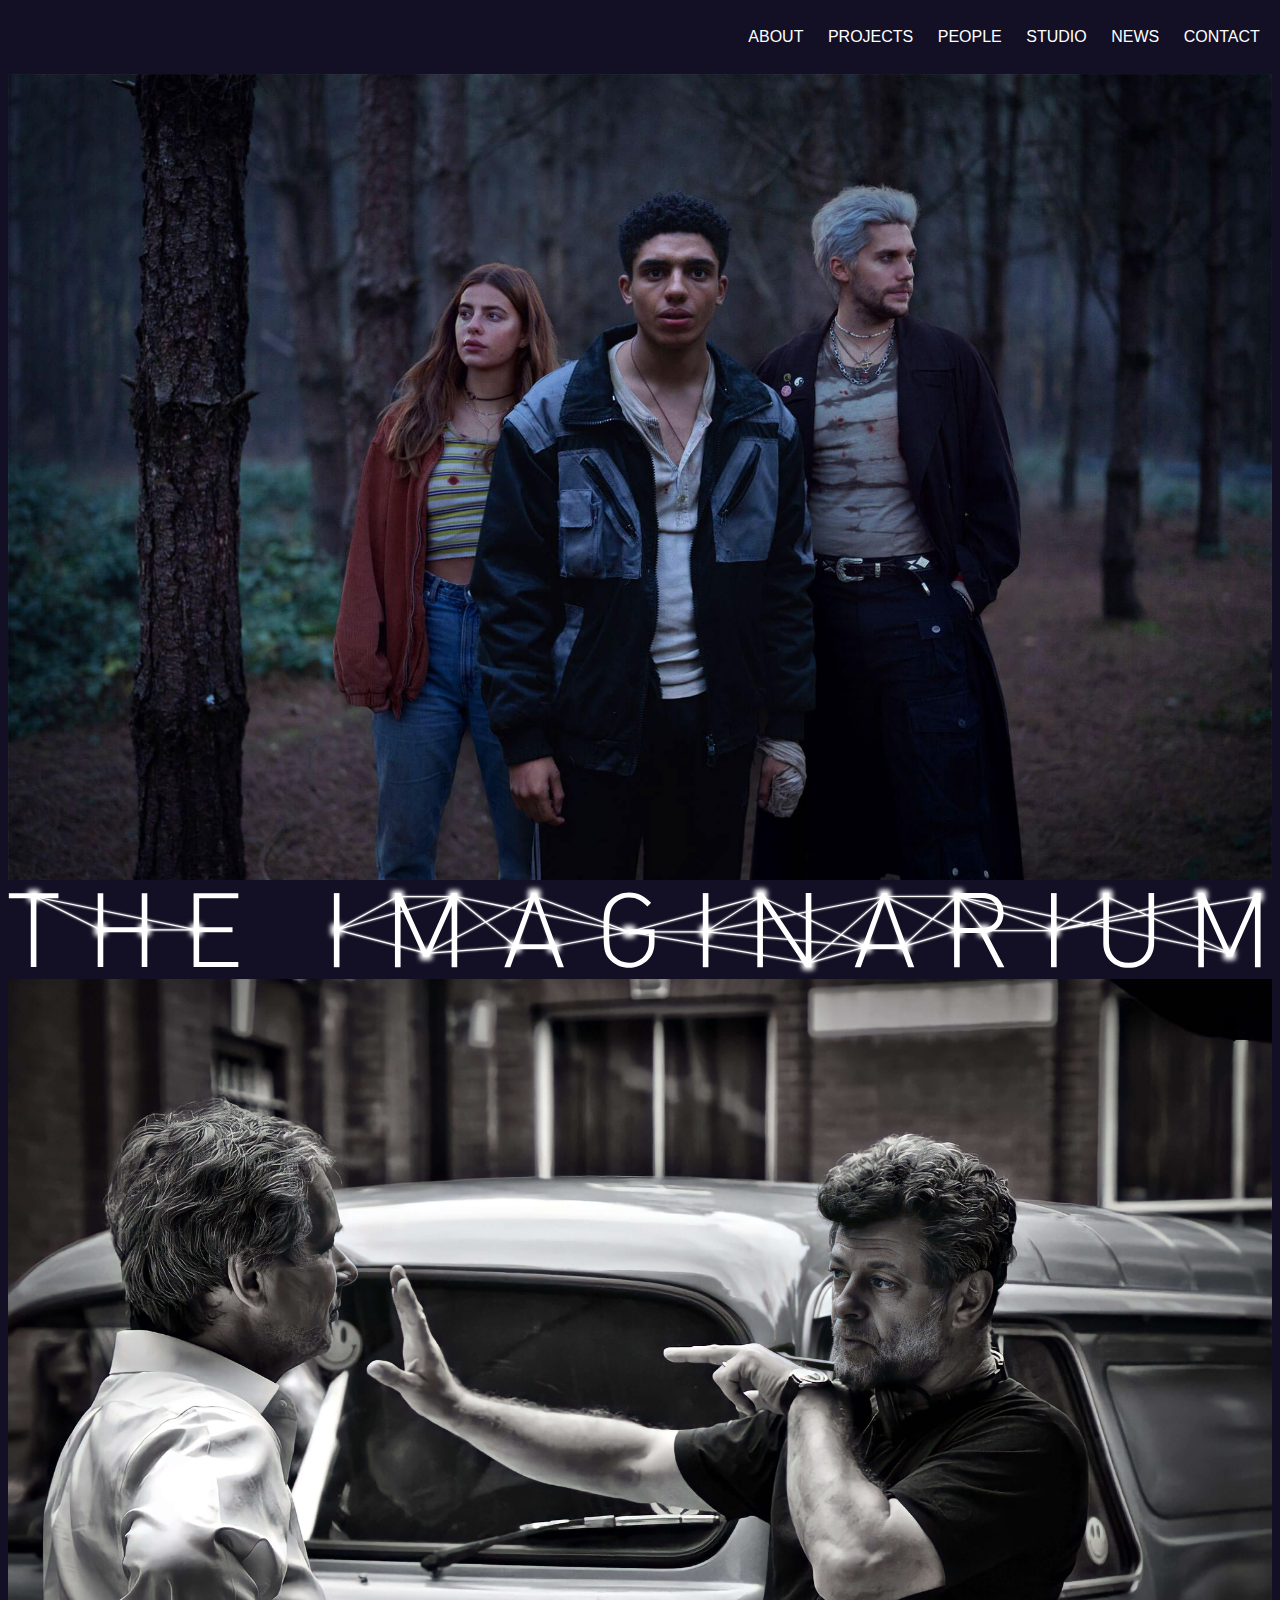
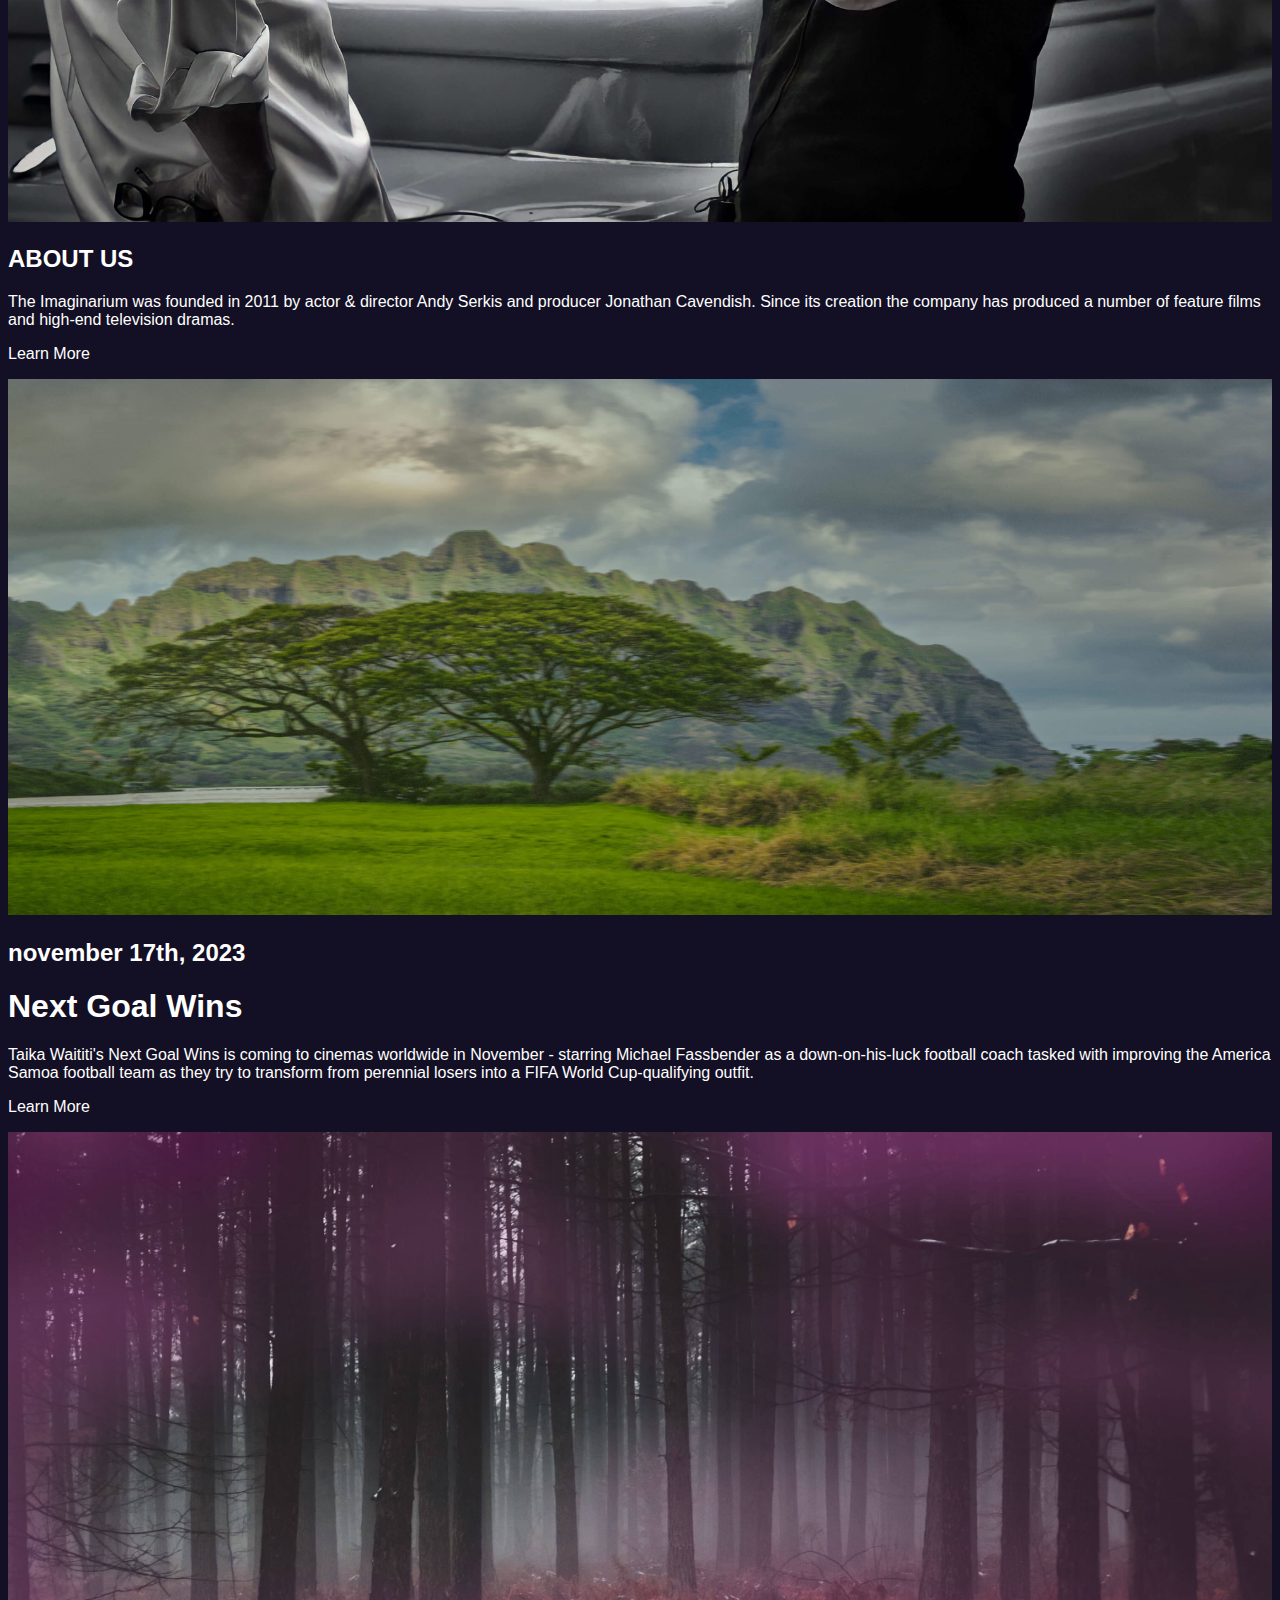
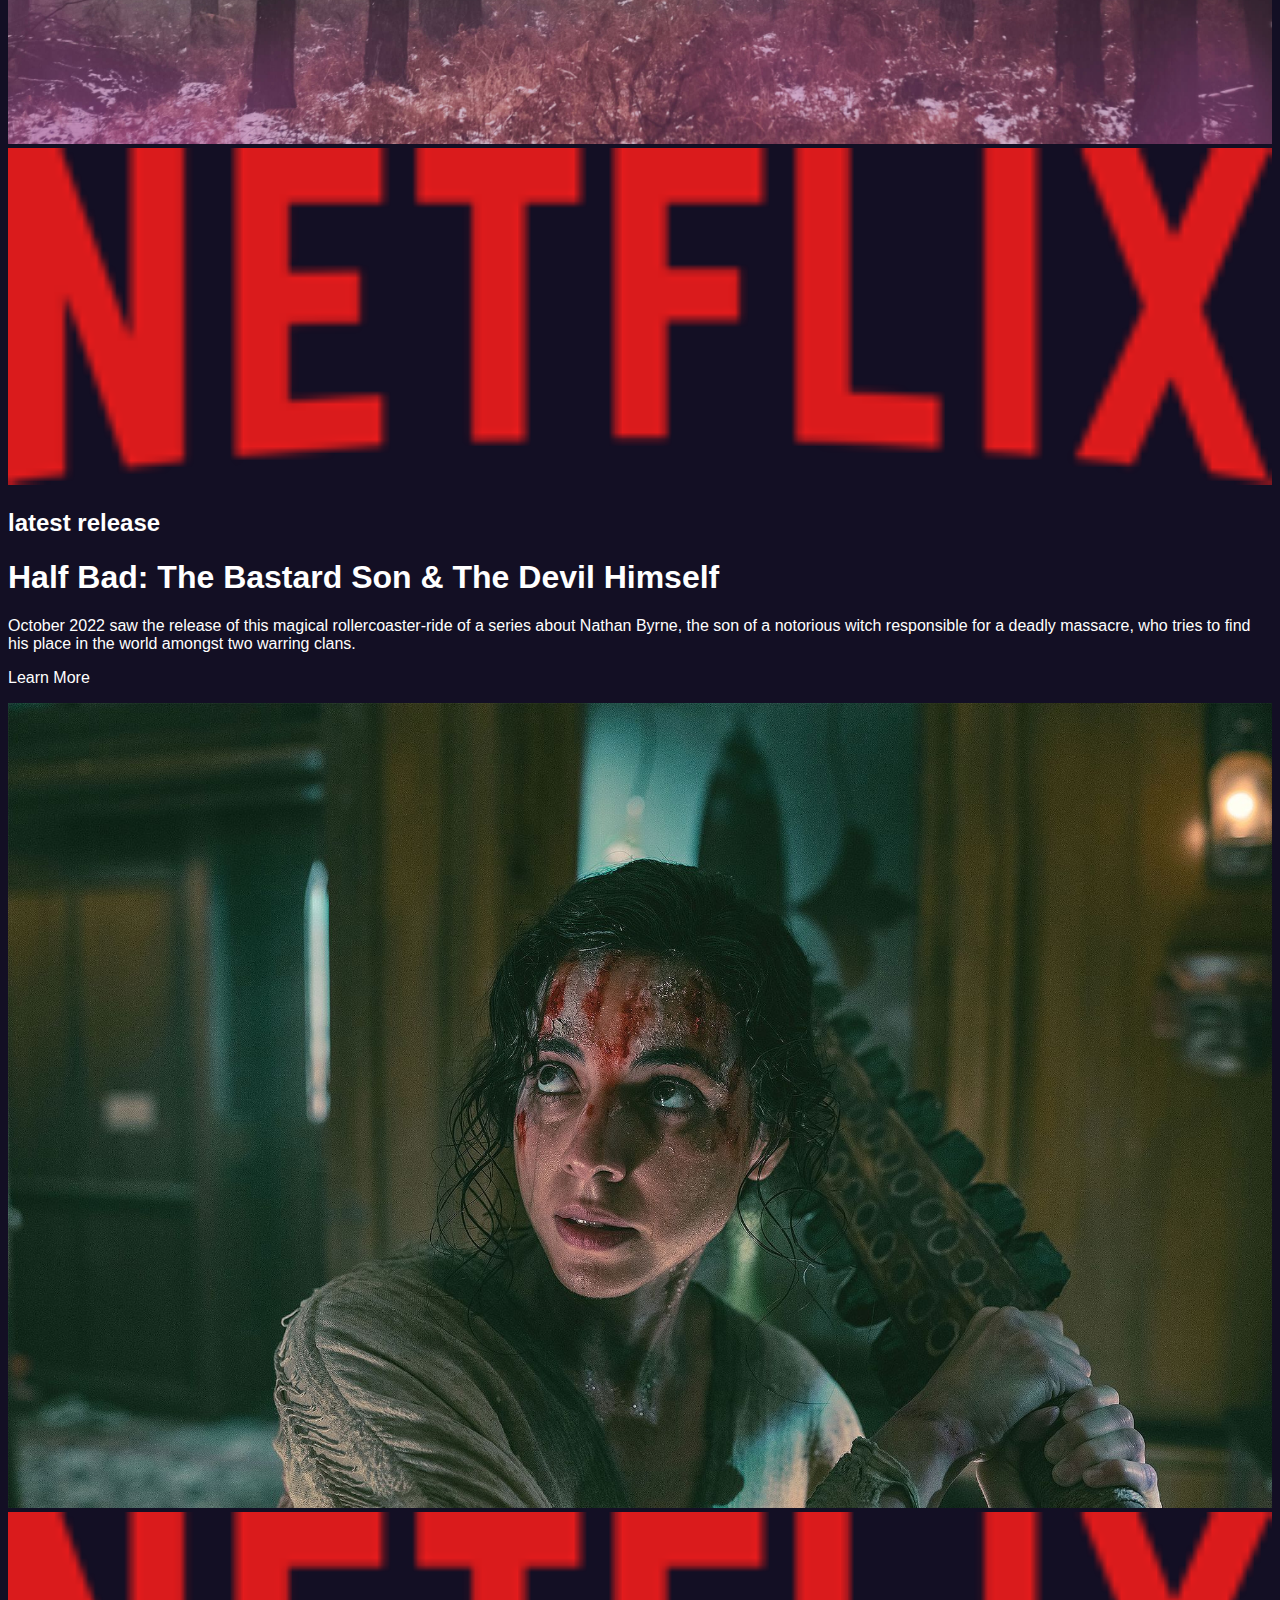
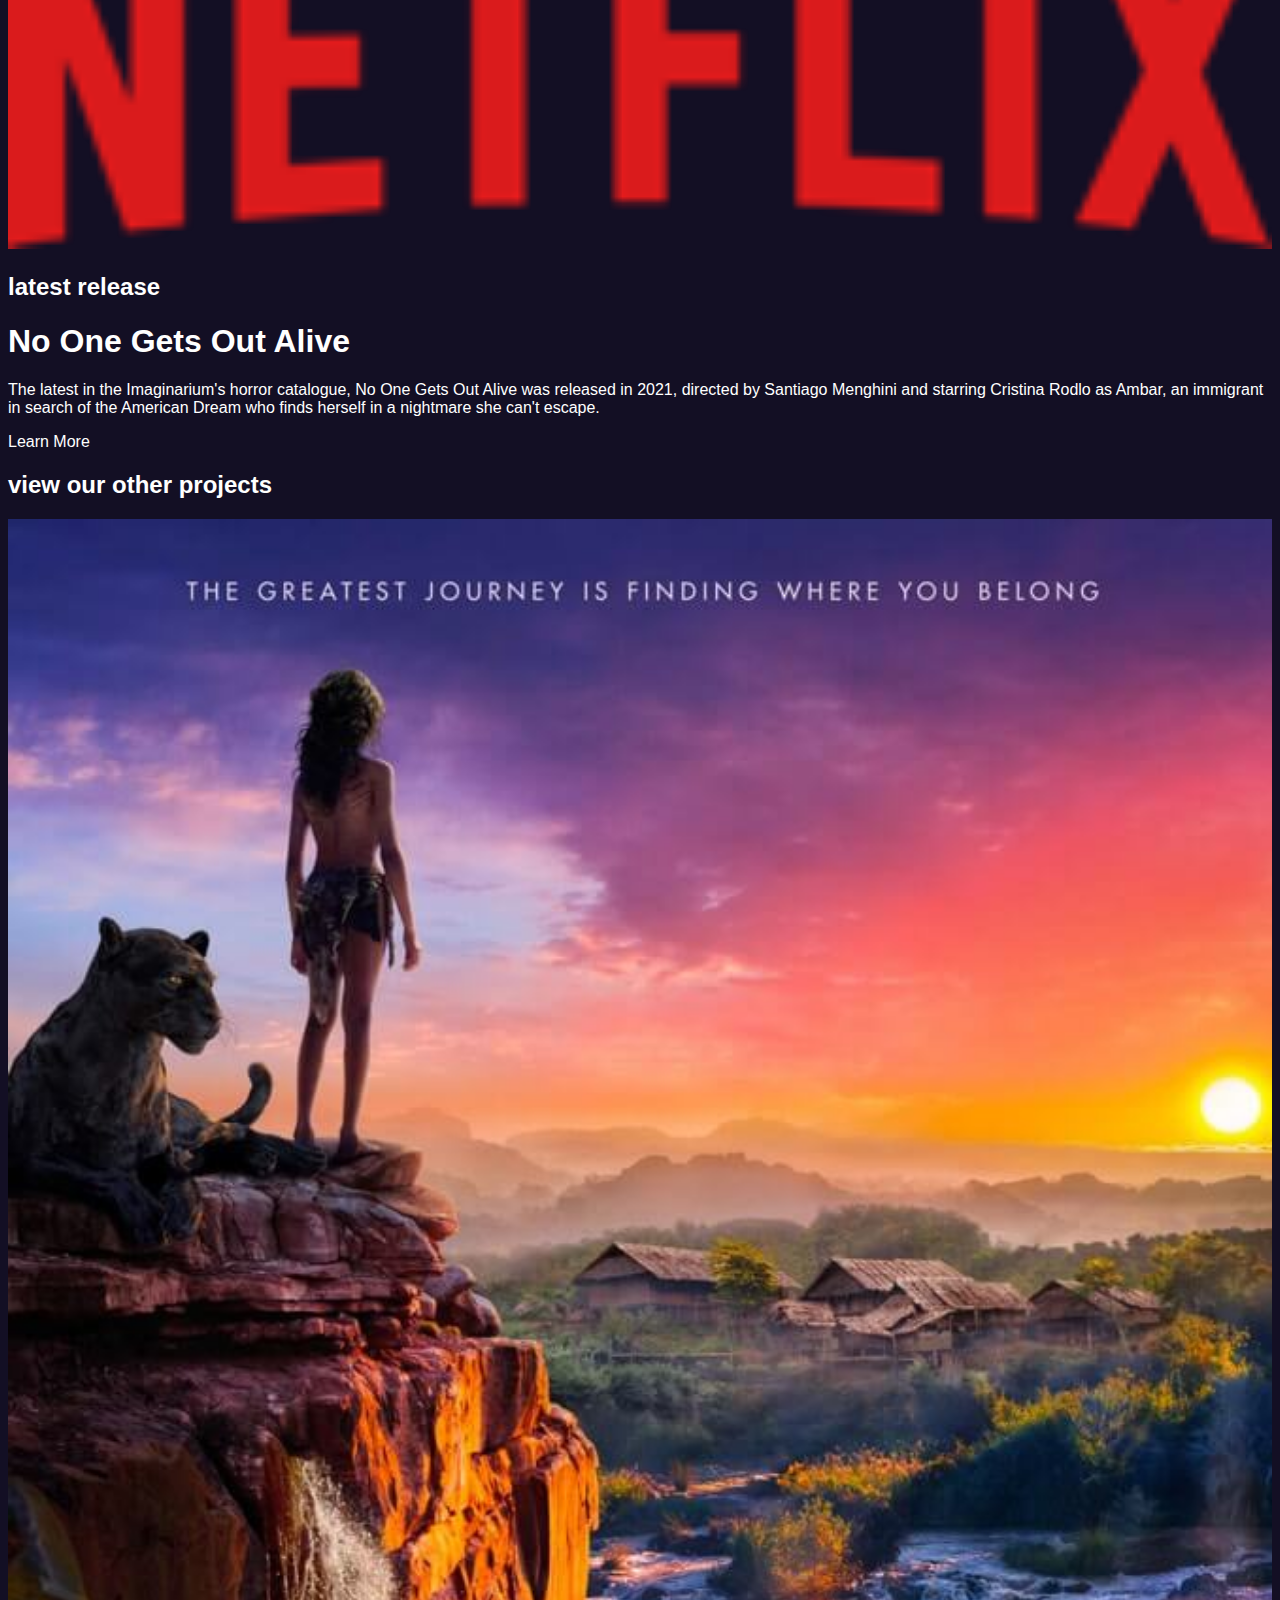
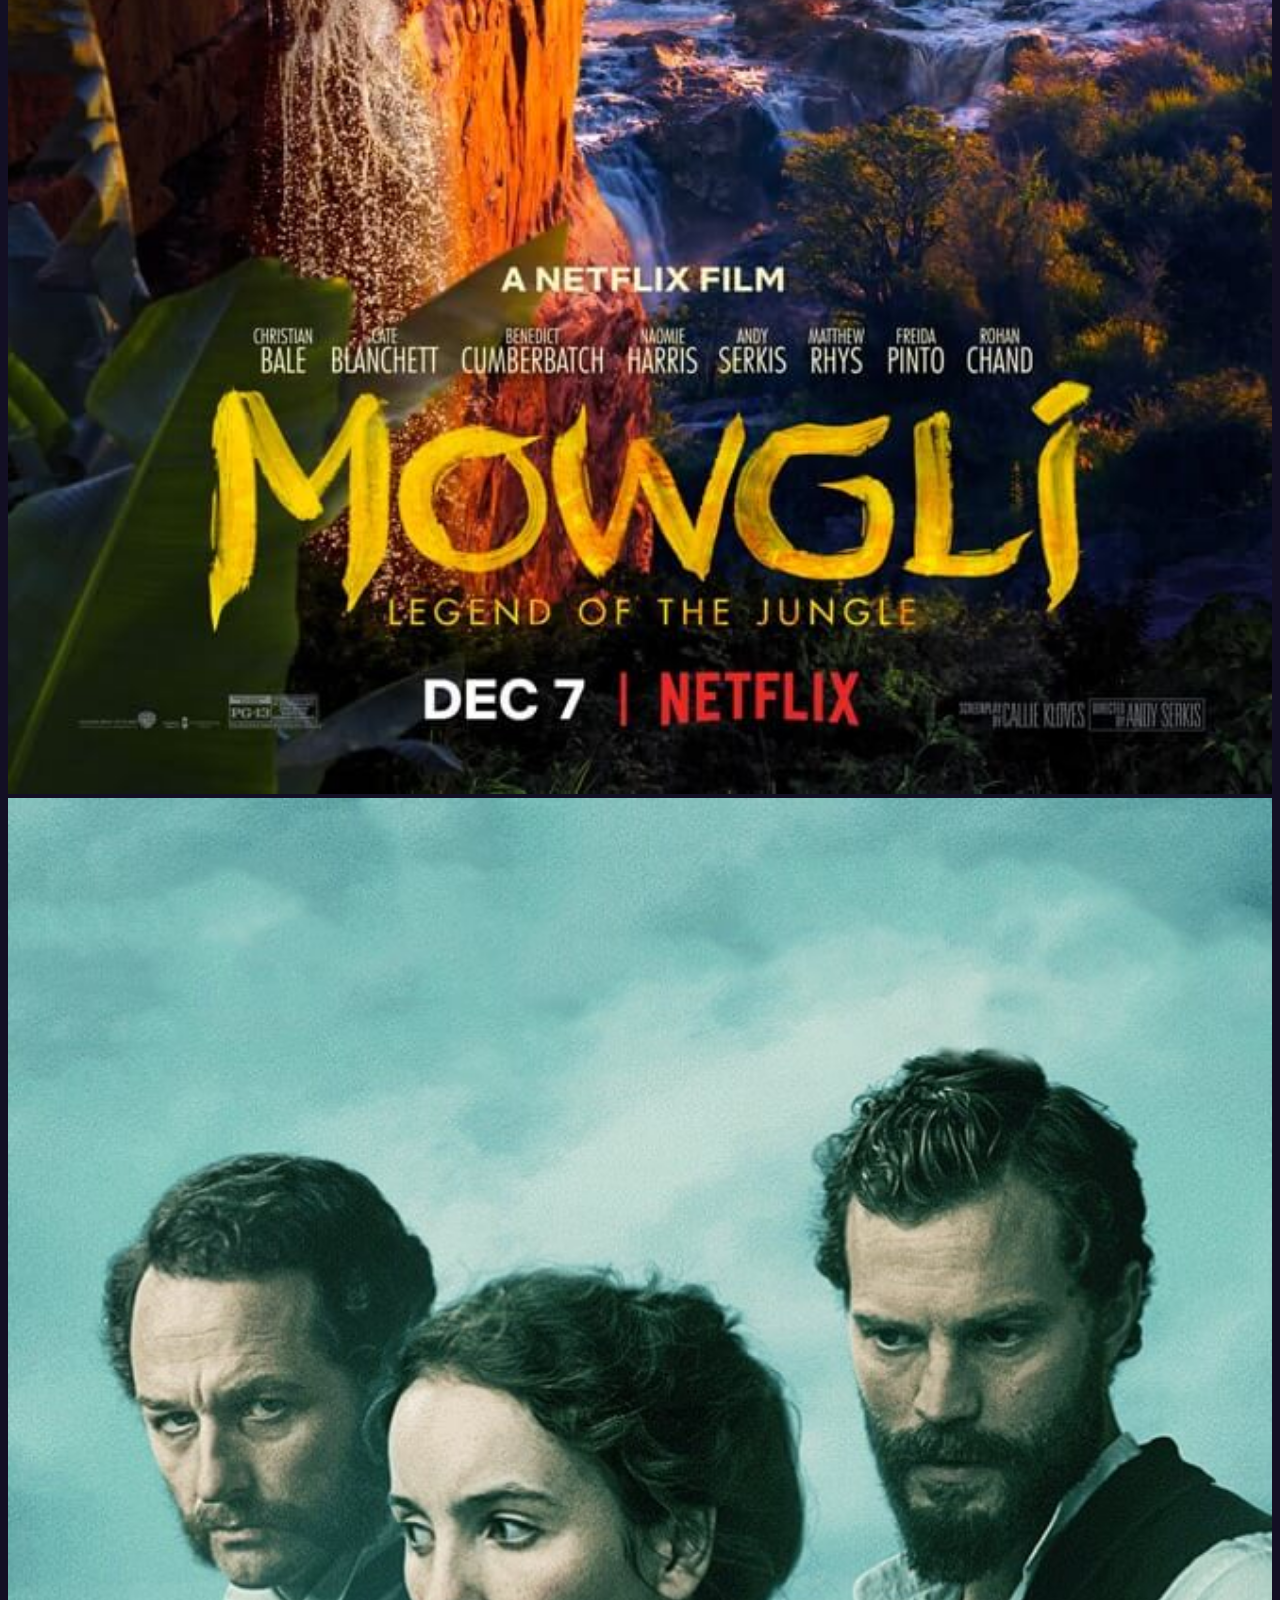
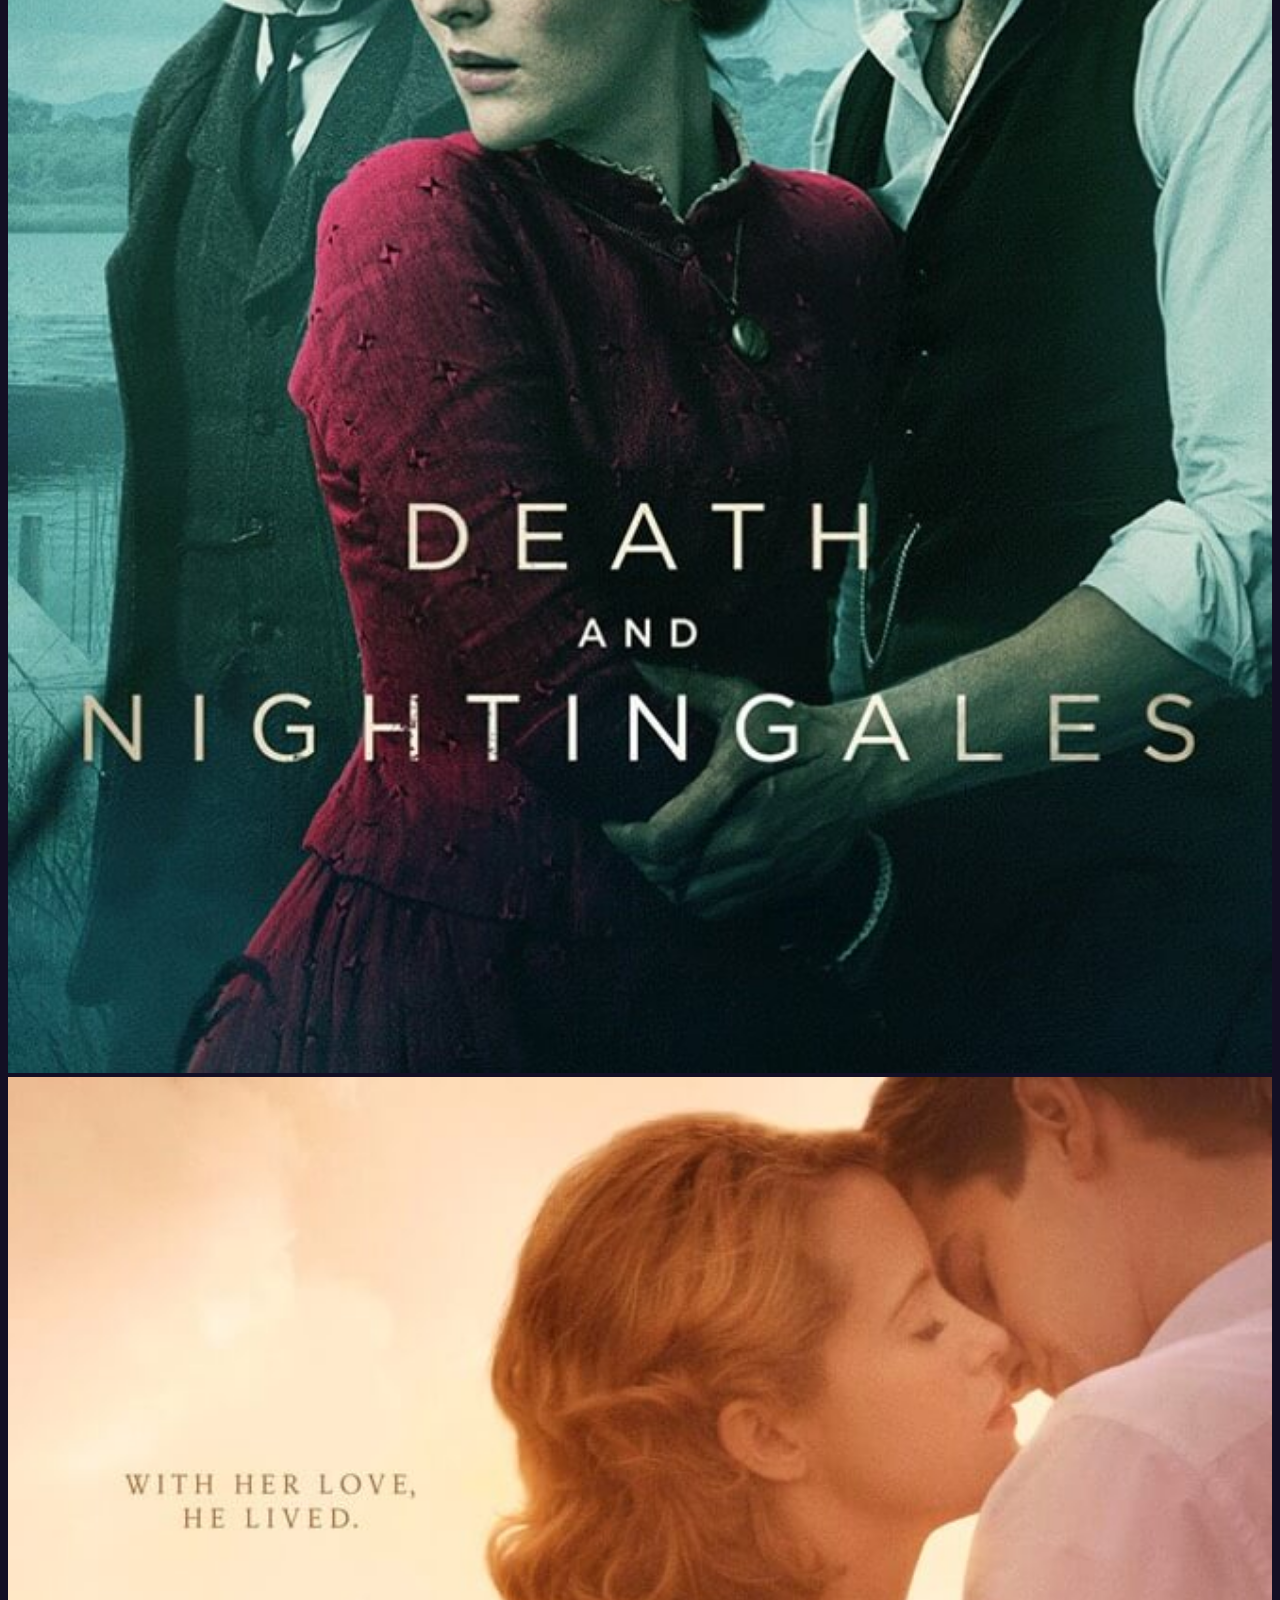
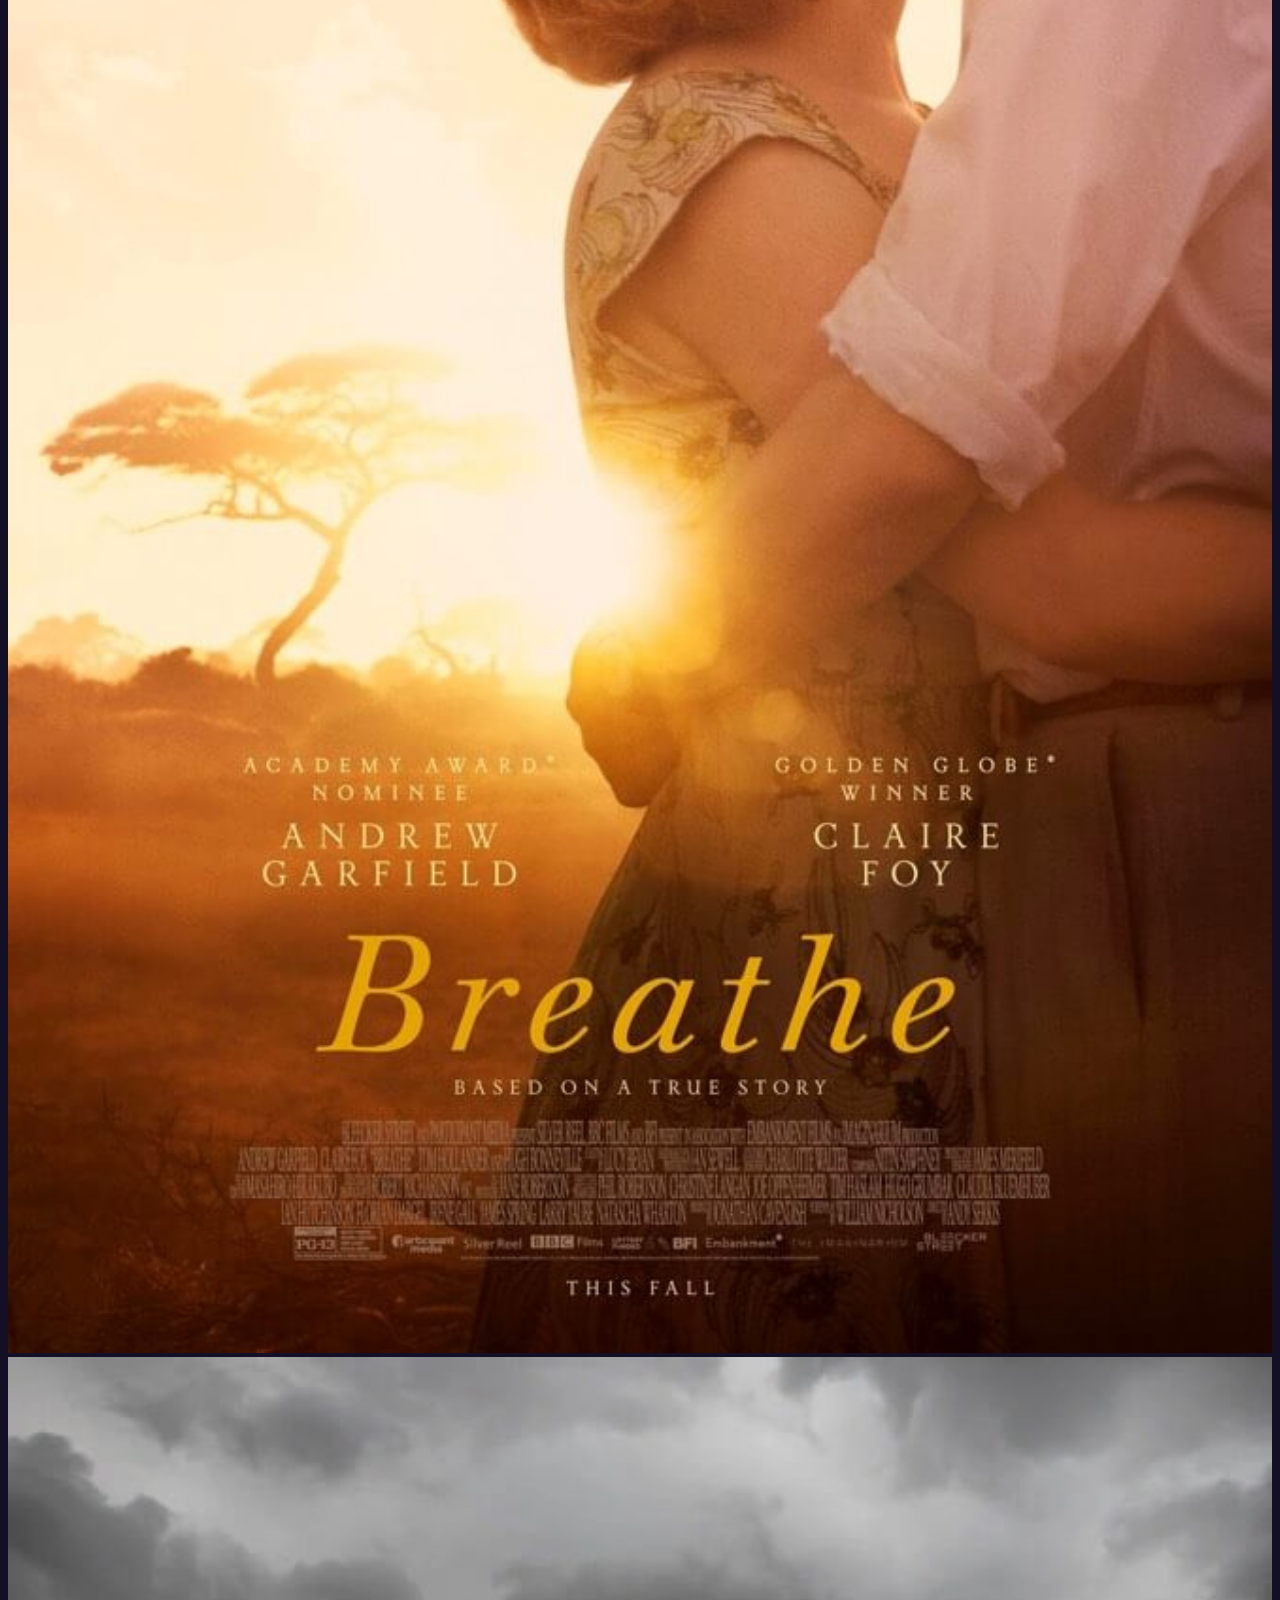
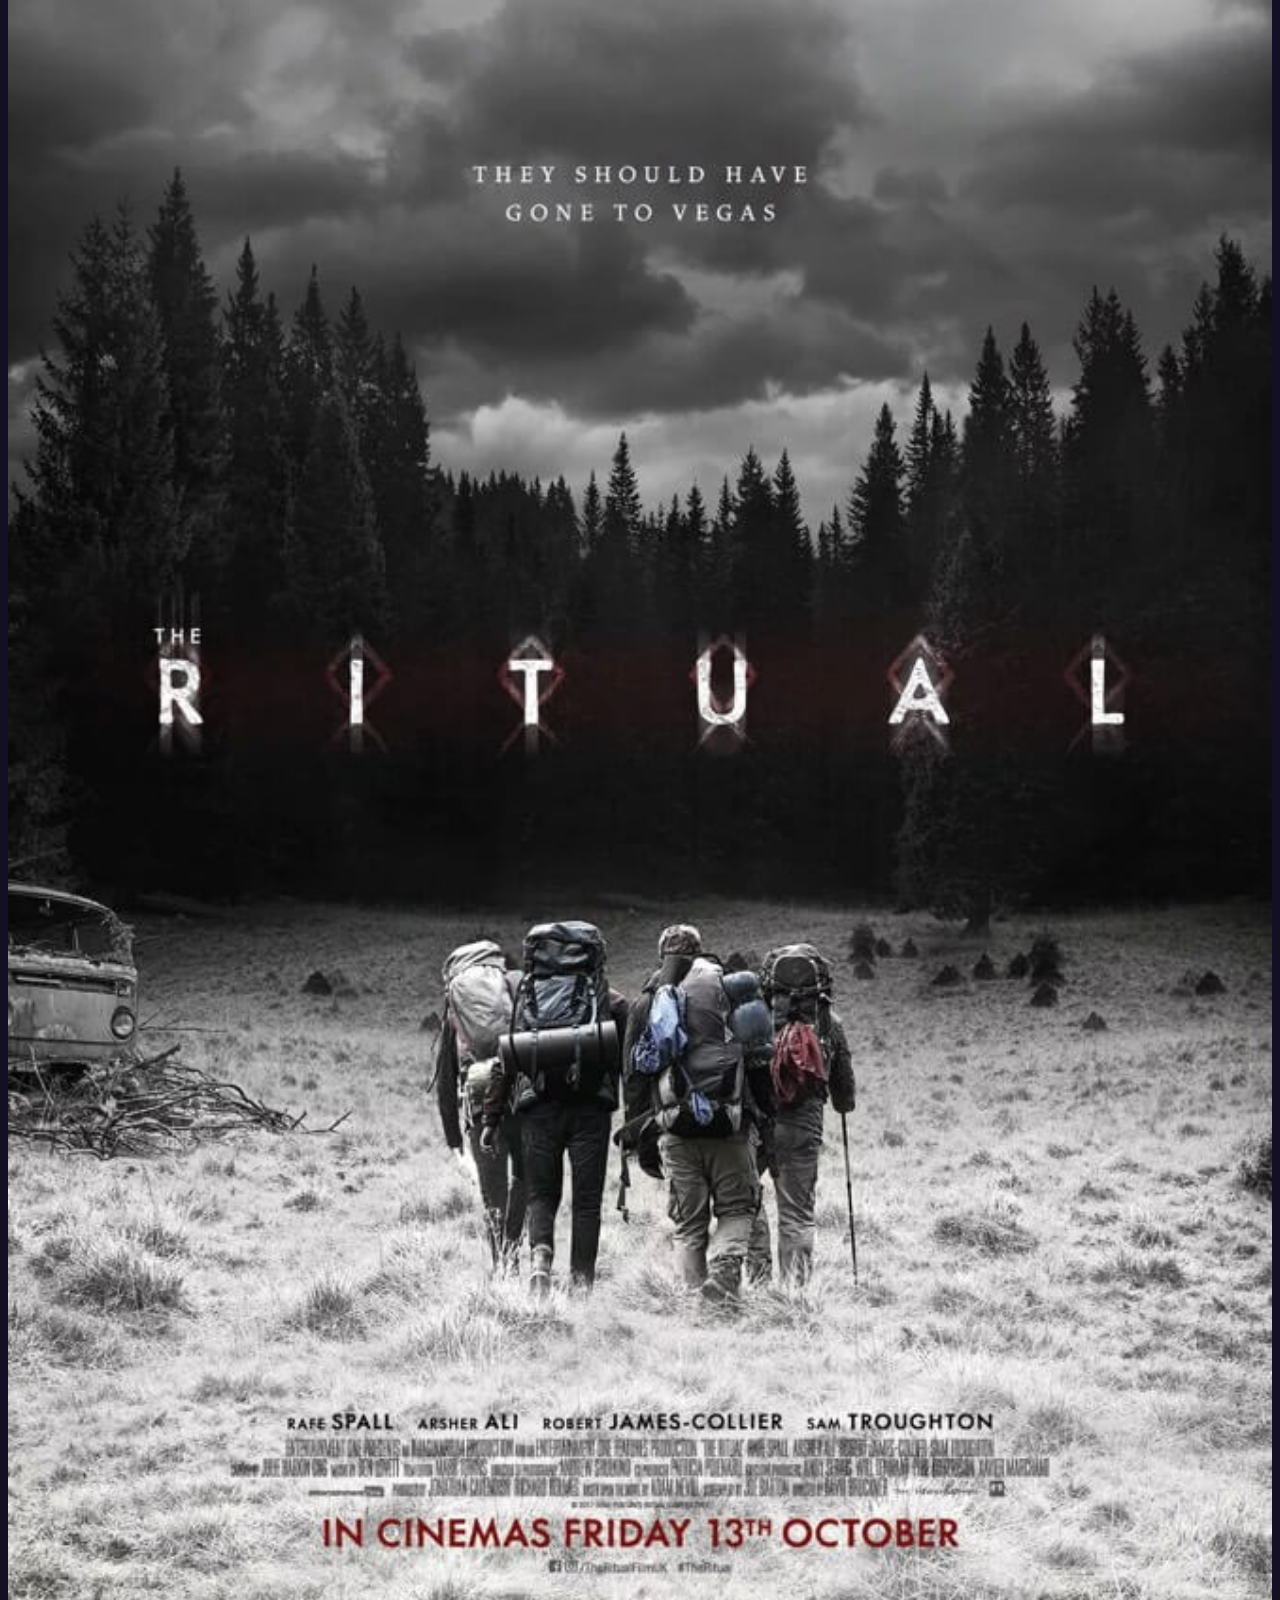
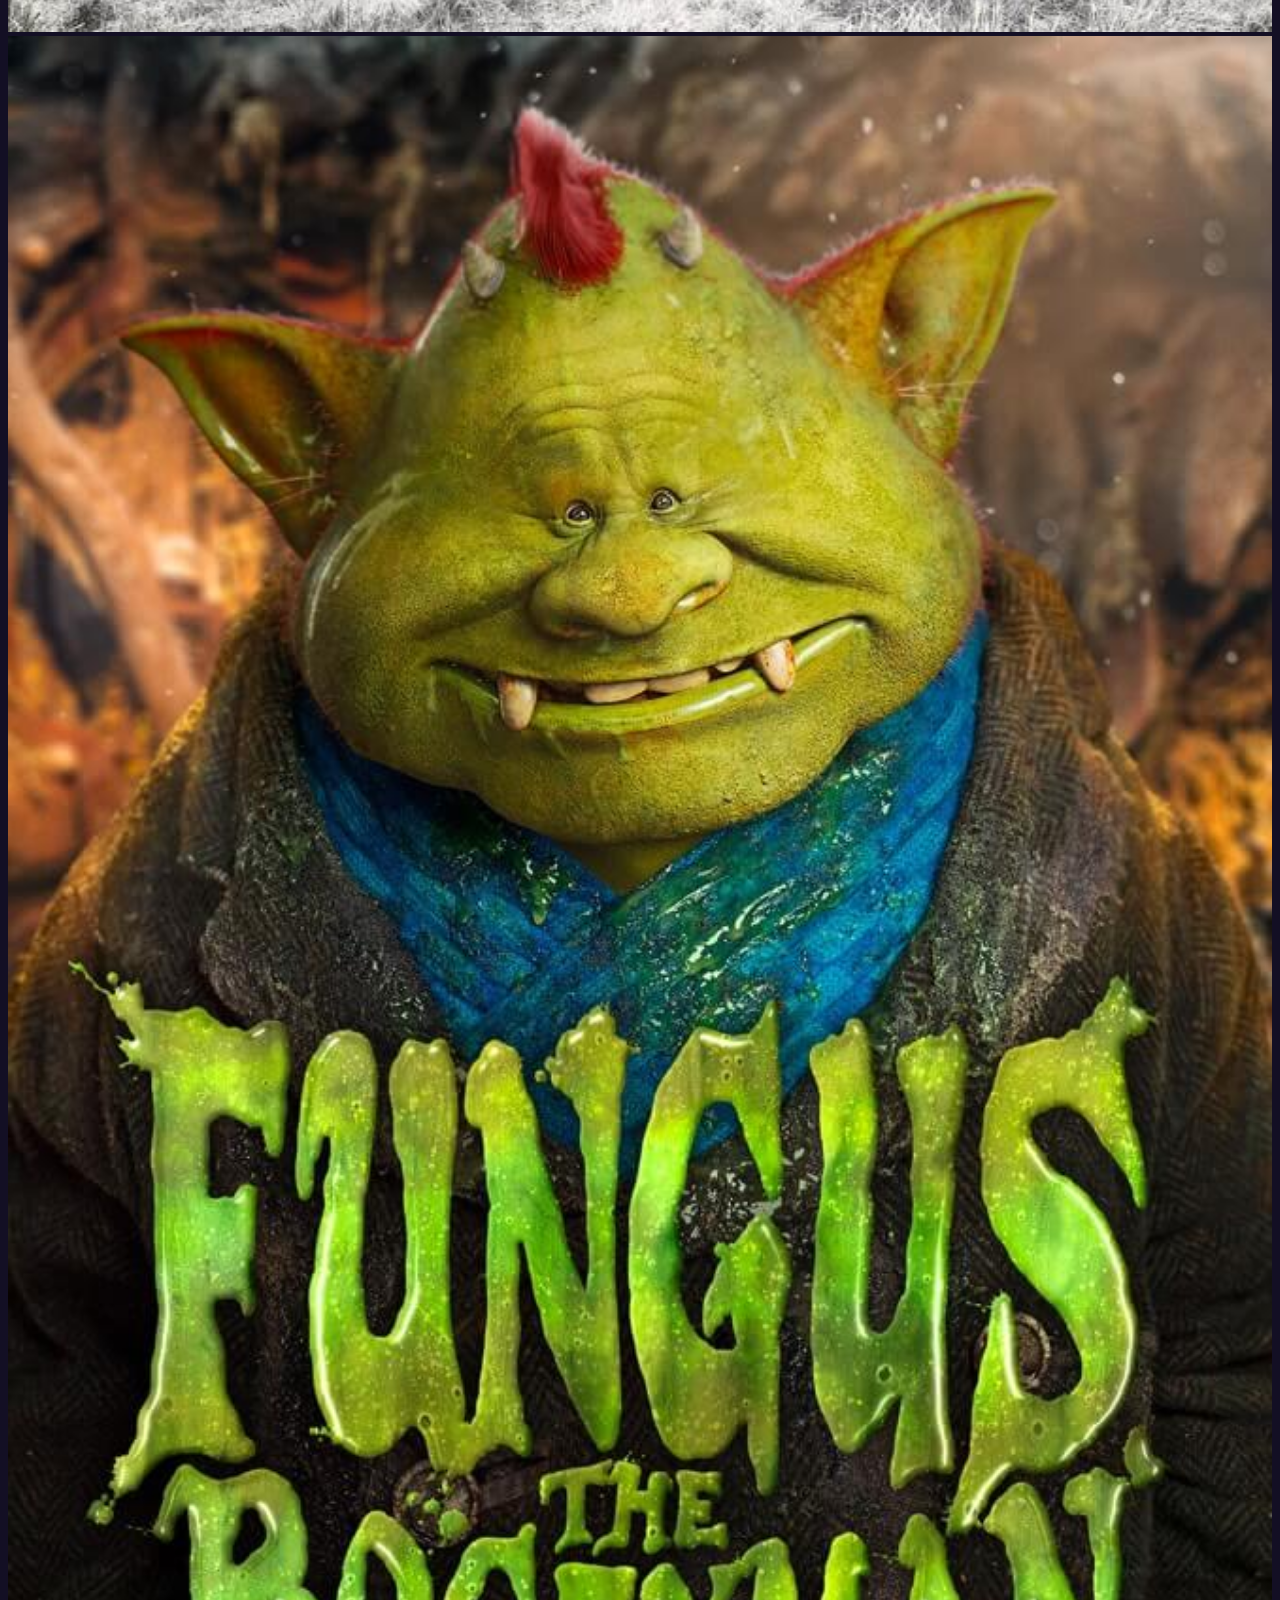
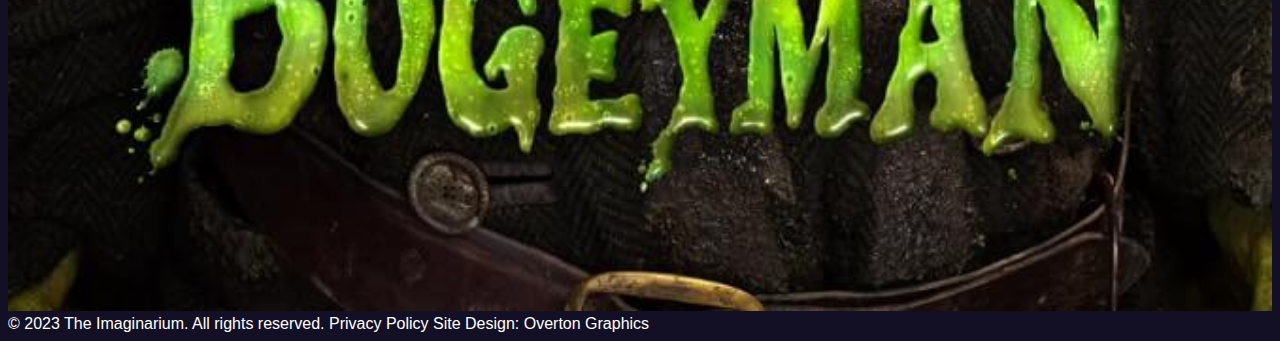
==== index.html @ 7861b625 "Add files via upload" ====
<!DOCTYPE html>
<html lang="en">
<head> 
    <title>The Imaginarium</title>
    <meta charset="UTF-8">
    <meta name="viewport" content="width=device-width, initial-scale=1.0">
    <link href="style.css" rel="stylesheet">
</head>
<body>

    <nav>
        <ul>
            <li>ABOUT</li>
            <li>PROJECTS</li>
            <li>PEOPLE</li>
            <li>STUDIO</li>
            <li>NEWS</li>
            <li>CONTACT</li>
        </ul>
    </nav>
    
    
    <section>
    <img src="images/heks.jpg" alt="three people in de woods">
    <img src="images/logo.svg" alt="logo">
    </section>

    <img src="images/mannen.jpg" alt="mannen">
    <h2>ABOUT US</h2>
    <p>The Imaginarium was founded in 2011 by actor & director Andy Serkis and producer Jonathan Cavendish. Since its creation the company has produced a number of feature films and high-end television dramas.</p>
    <p>Learn More</p>

    <img src="images/achtergrond2.jpg" alt="car">
    <h2>november 17th, 2023</h2>
    <h1>Next Goal Wins</h1>
    <p>Taika Waititi's Next Goal Wins is coming to cinemas worldwide in November - starring Michael Fassbender as a down-on-his-luck football coach tasked with improving the America Samoa football team as they try to transform from perennial losers into a FIFA World Cup-qualifying outfit.</p>
    <p>Learn More</p>

    <img src="images/achtergrond1.jpg" alt="background">
    <img src="images/netflix.png" alt="netflix">
    <h2>latest release</h2>
    <h1>Half Bad: The Bastard Son & The Devil Himself</h1>
    <p>October 2022 saw the release of this magical rollercoaster-ride of a series about Nathan Byrne, the son of a notorious witch responsible for a deadly massacre, who tries to find his place in the world amongst two warring clans.</p>
    <p>Learn More</p>

    <img src="images/zwaard.jpg" alt="woman with sword">
    <img src="images/netflix.png" alt="netflix">
    <h2>latest release</h2>
    <h1>No One Gets Out Alive</h1>
    <p>The latest in the Imaginarium's horror catalogue, No One Gets Out Alive was released in 2021, directed by Santiago Menghini and starring Cristina Rodlo as Ambar, an immigrant in search of the American Dream who finds herself in a nightmare she can't escape.</p>
    <p>Learn More</p>

    <h2>view our other projects</h2>

    <section>
    <img src="images/poster3.jpg" alt="mowgli poster">
    <img src="images/poster8.jpg" alt="woman with man">
    <img src="images/poster6.jpg" alt="couple kissing">
    <img src="images/poster2.jpg" alt="forest">
    <img src="images/poster7.jpg" alt="gobla">
    </section>

    <footer>© 2023 The Imaginarium. All rights reserved. Privacy Policy Site Design: Overton Graphics</footer>
</body>

</html>
---- style.css ----
* {
    box-sizing: border-box;
}

/*kleuren*/
body{
    background-color: #130f24;
    color: white;
    font-family: sans-serif;
}

/* menu */

ul{ 
    list-style-type: none;
    display: flex;
    width: 100%;
    justify-content: end;
}

li{
    margin: 1%;
}

/*pagina 1*/

section:nth-of-type(1){
    display: grid;
}

section:nth-of-type(1)img{
    display: grid; 
    grid-column-end: 1;
}

img{
    width: 100%;
    height: 100%;
}

article:first-child{
    display: grid;

}
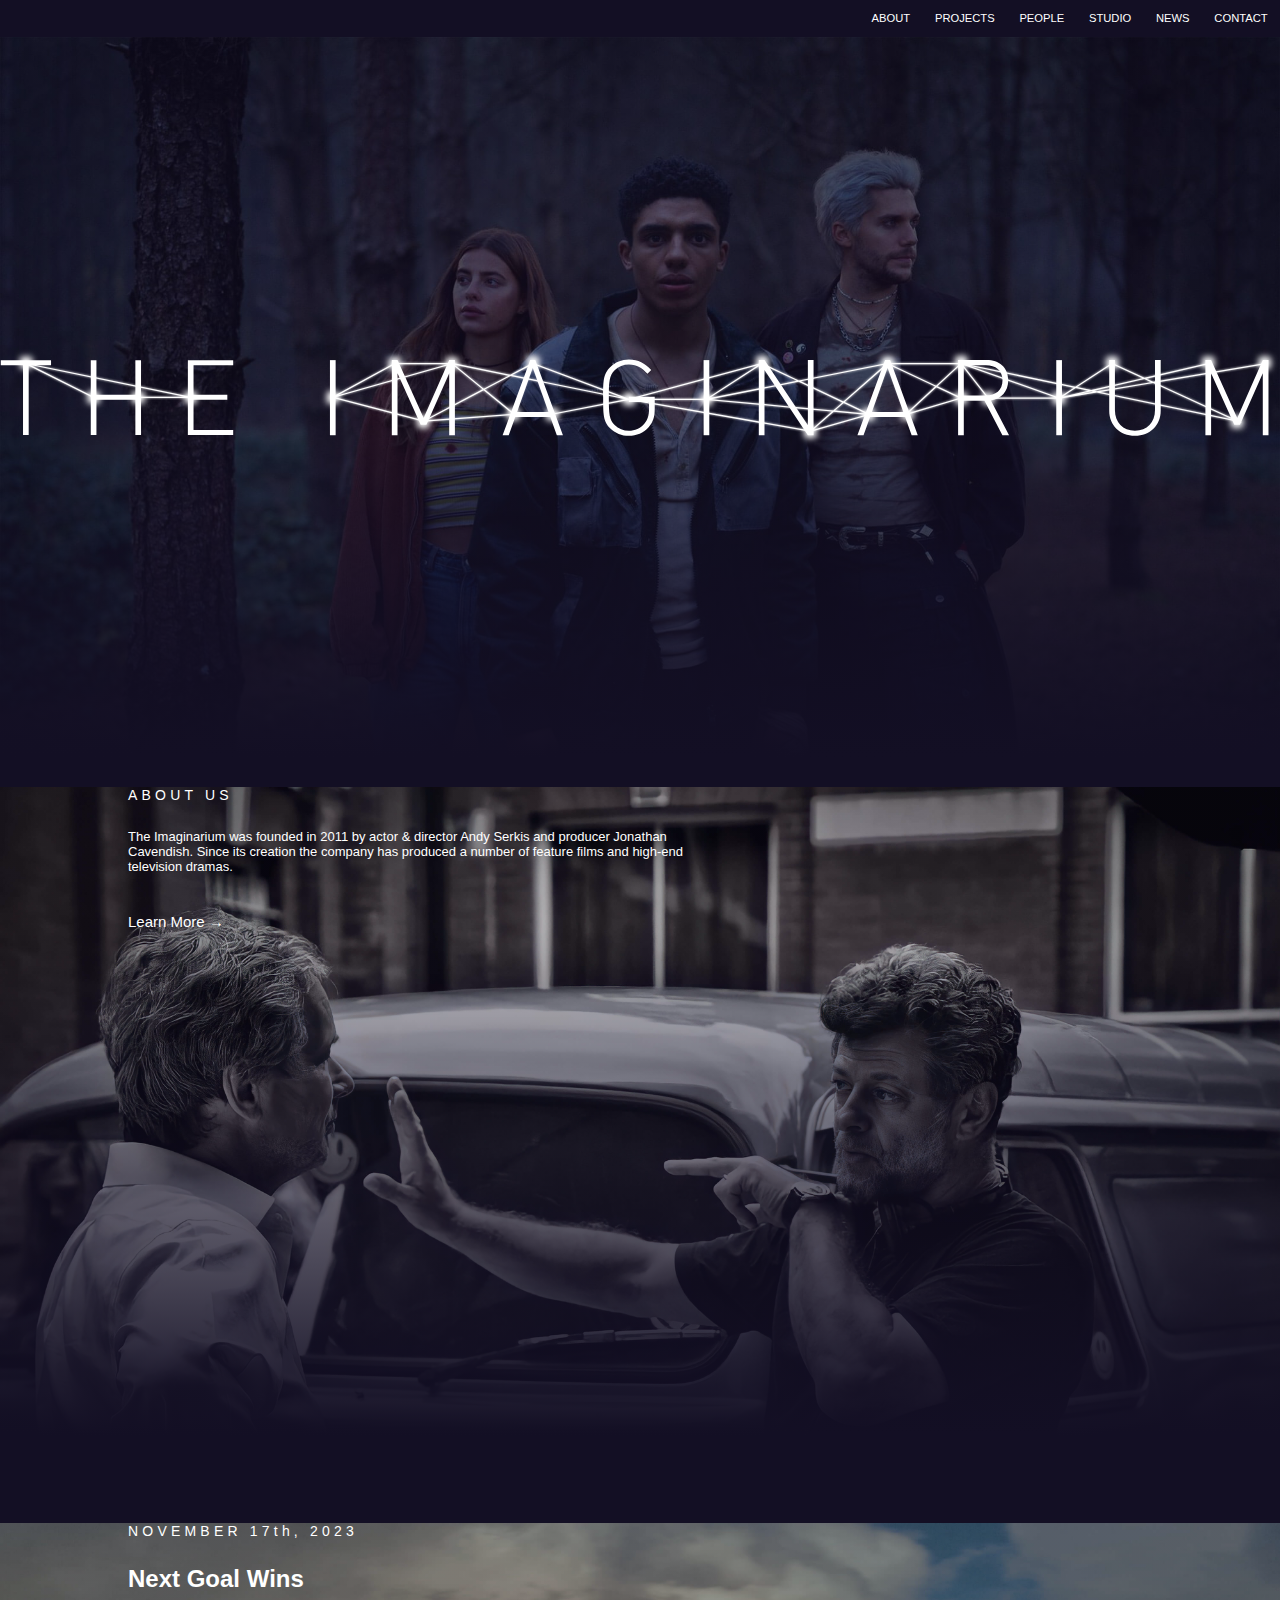
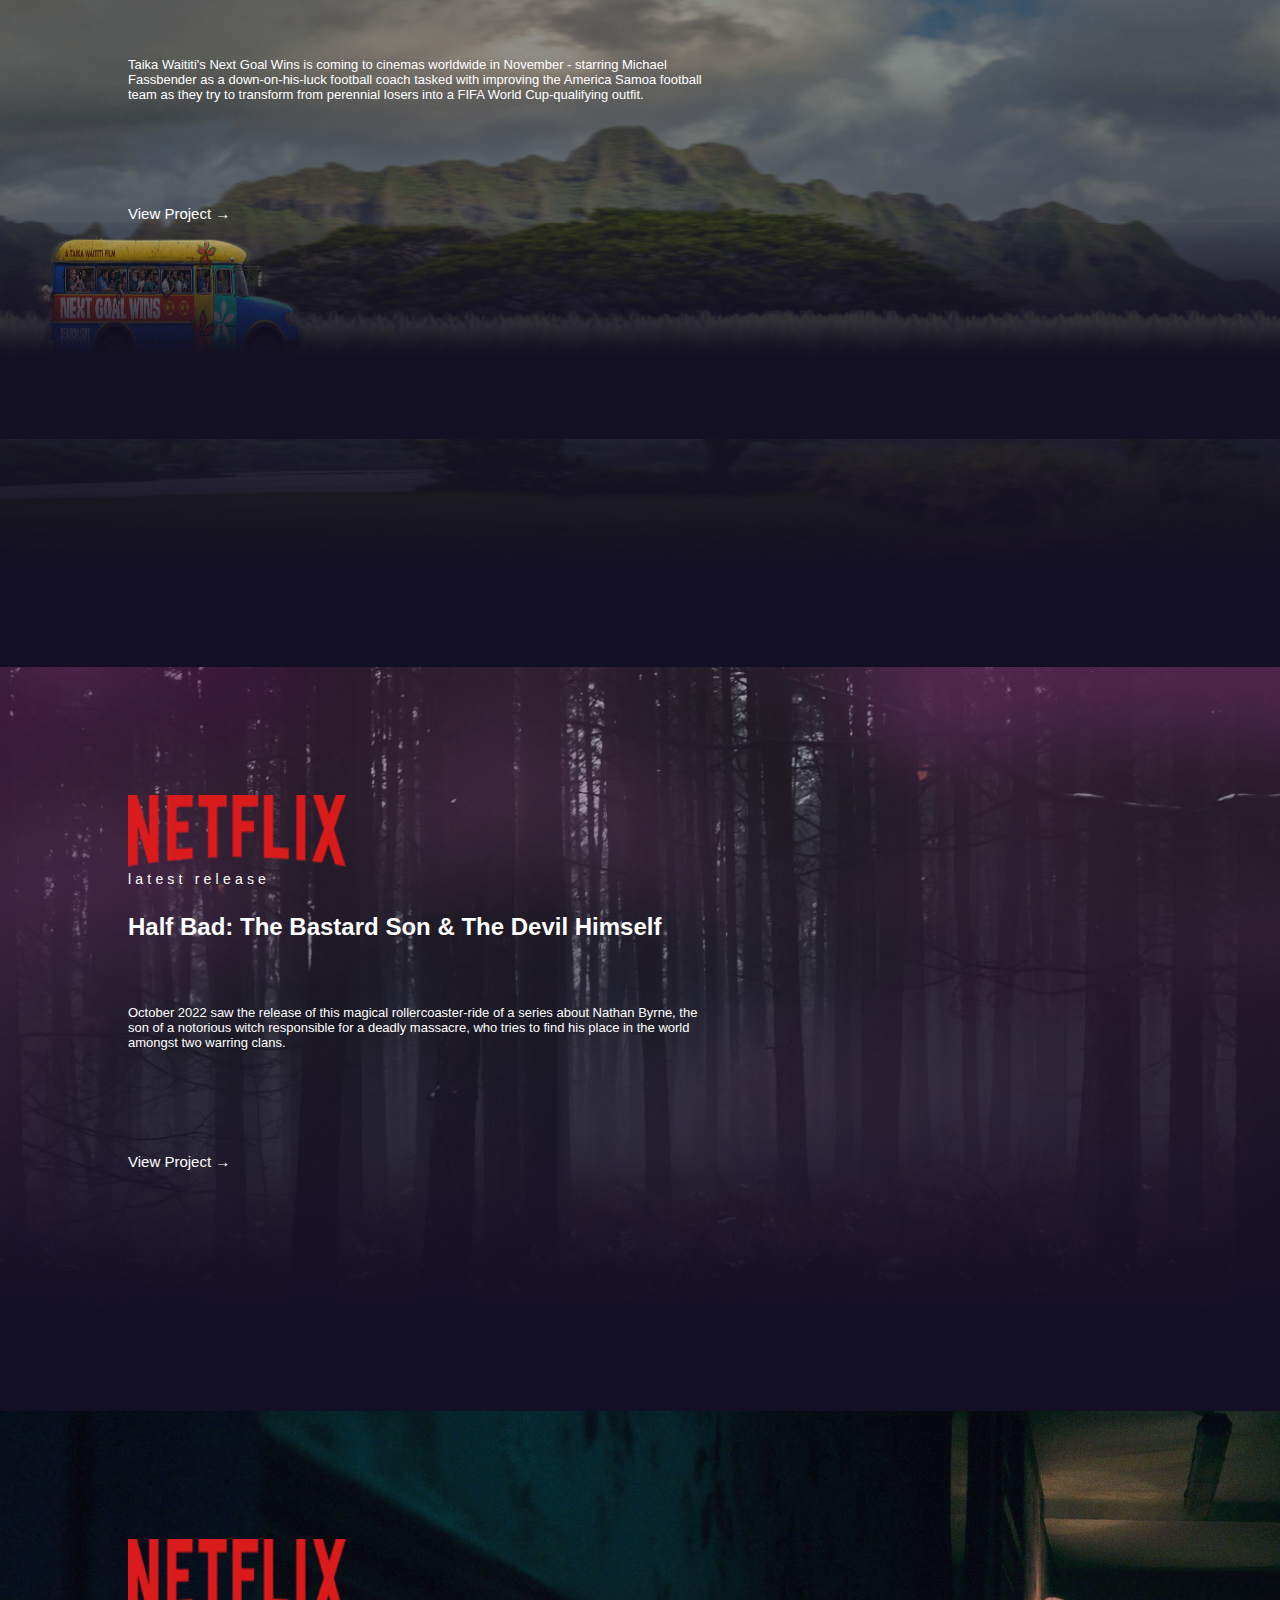
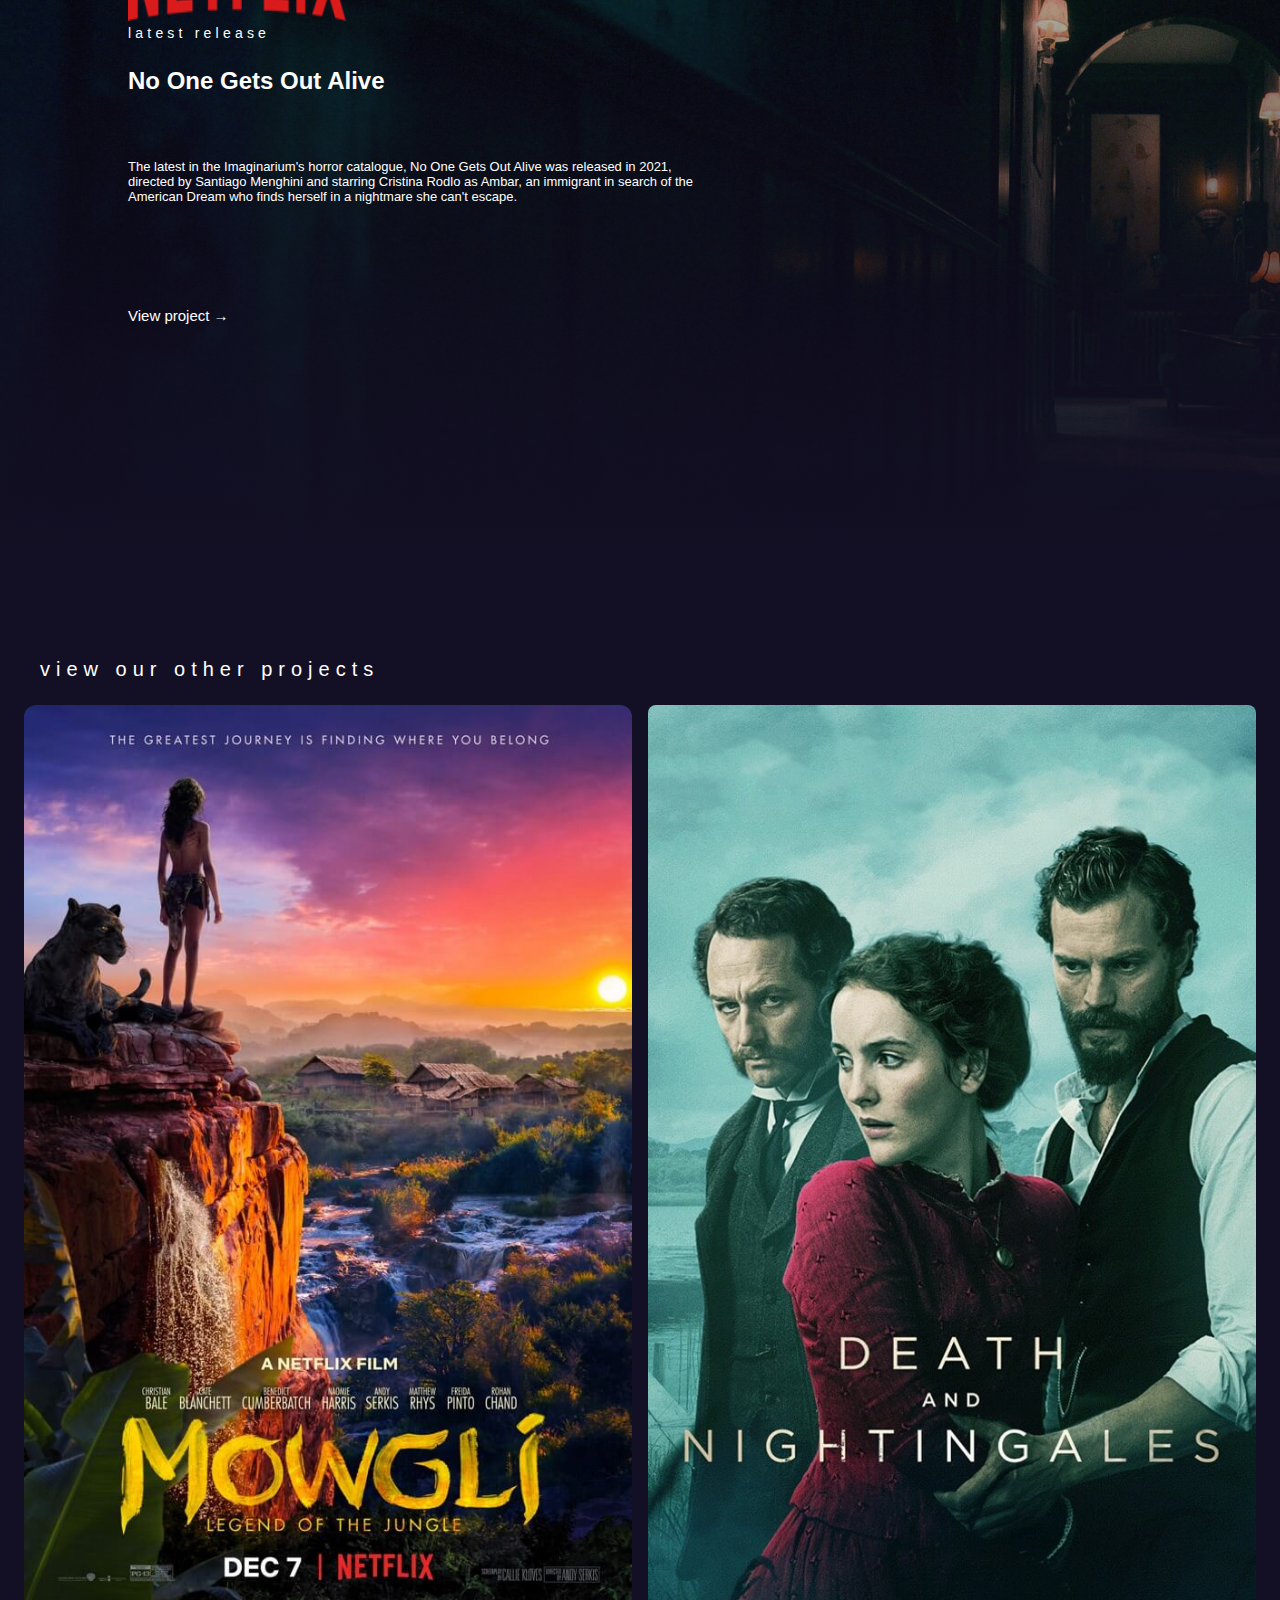
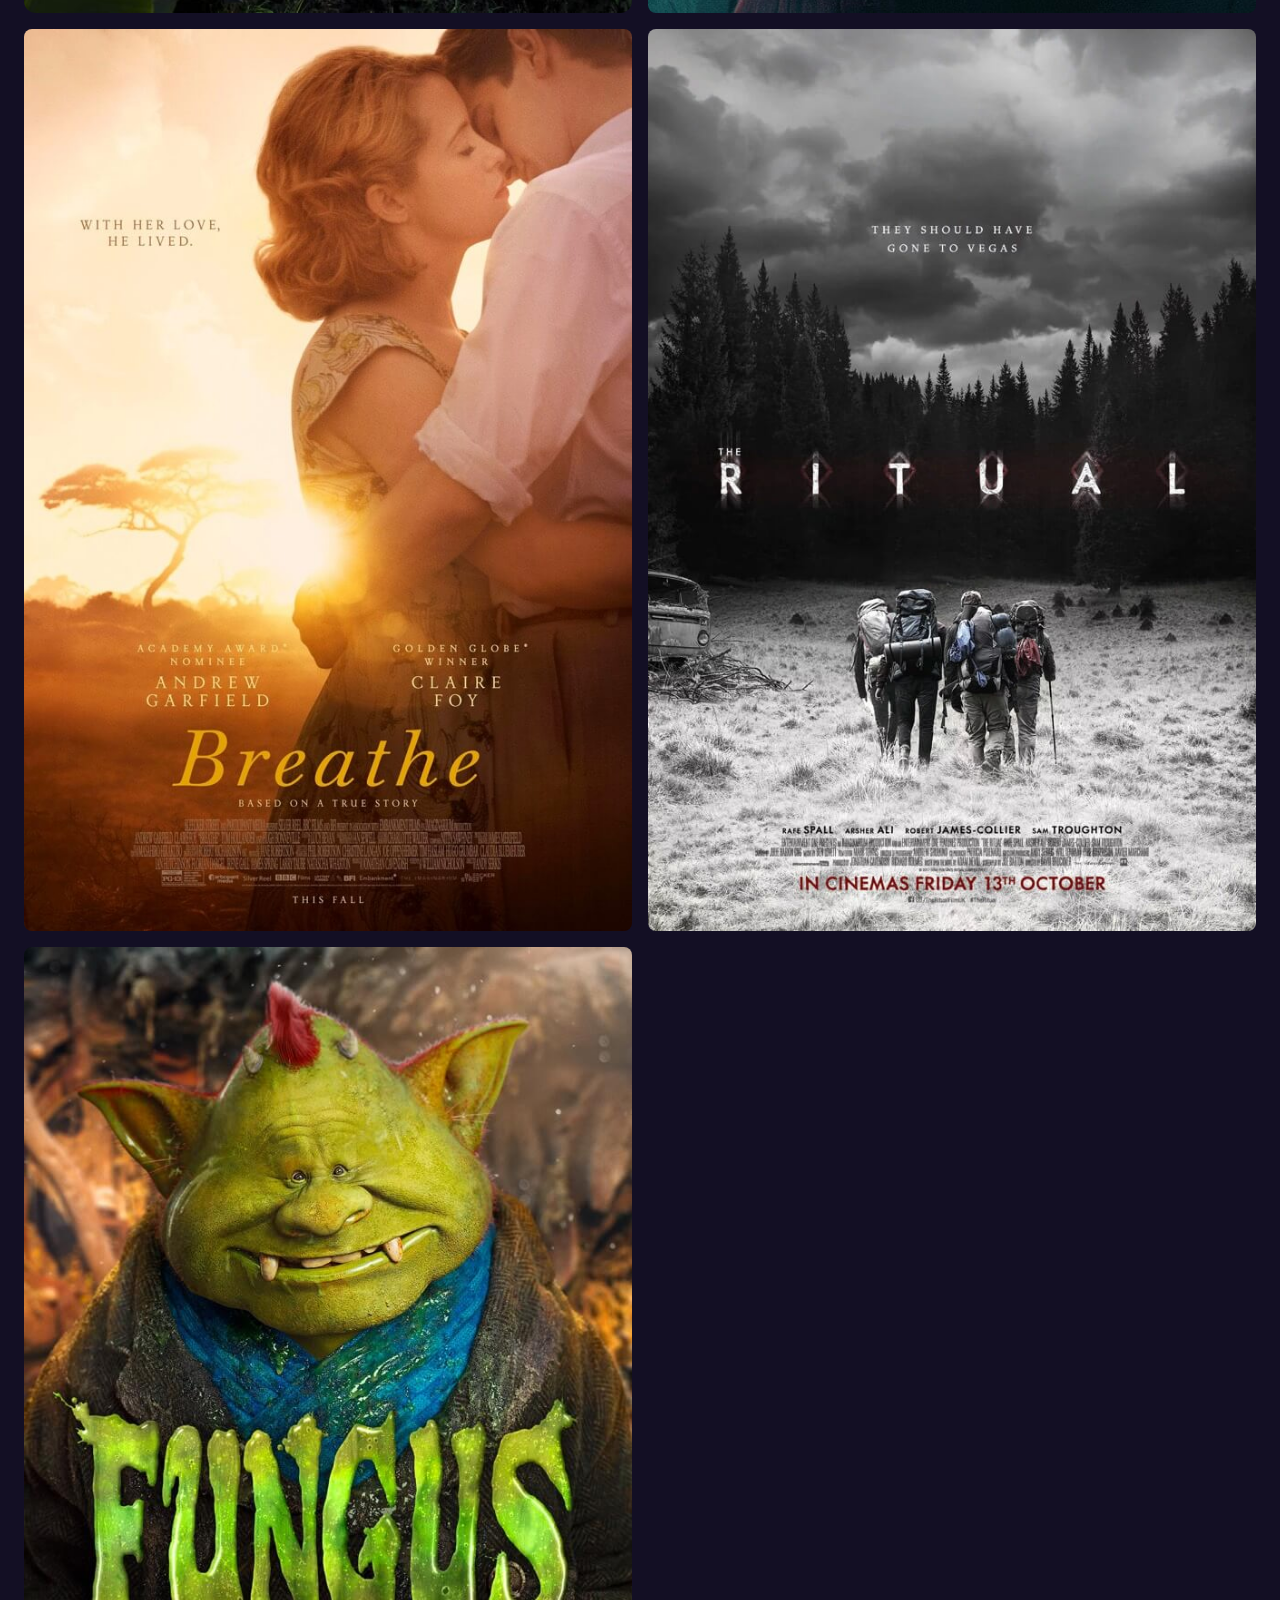
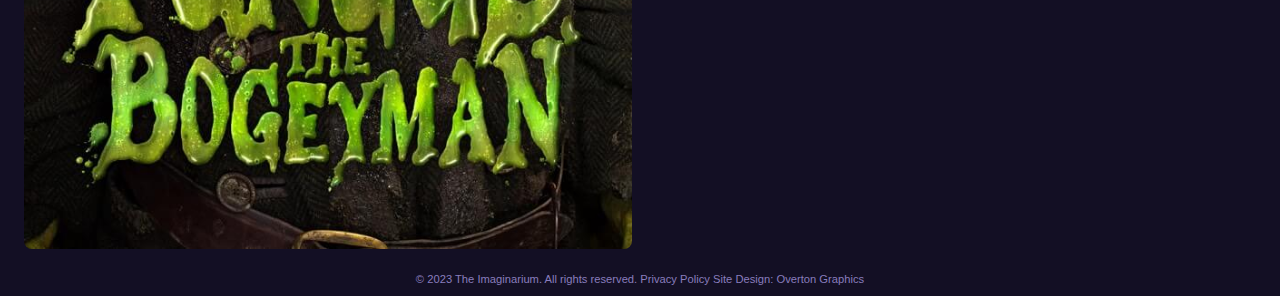
==== commit fb0127ba: "Add files via upload" ====
--- a/index.html
+++ b/index.html
@@ -18,48 +18,53 @@
             <li>CONTACT</li>
         </ul>
     </nav>
-    
+
+<main>
     
     <section>
-    <img src="images/heks.jpg" alt="three people in de woods">
-    <img src="images/logo.svg" alt="logo">
+            <h1><img src="images/logo.svg" alt="Imaginarium"></h1>
     </section>
 
-    <img src="images/mannen.jpg" alt="mannen">
-    <h2>ABOUT US</h2>
-    <p>The Imaginarium was founded in 2011 by actor & director Andy Serkis and producer Jonathan Cavendish. Since its creation the company has produced a number of feature films and high-end television dramas.</p>
-    <p>Learn More</p>
-
-    <img src="images/achtergrond2.jpg" alt="car">
-    <h2>november 17th, 2023</h2>
-    <h1>Next Goal Wins</h1>
-    <p>Taika Waititi's Next Goal Wins is coming to cinemas worldwide in November - starring Michael Fassbender as a down-on-his-luck football coach tasked with improving the America Samoa football team as they try to transform from perennial losers into a FIFA World Cup-qualifying outfit.</p>
-    <p>Learn More</p>
-
-    <img src="images/achtergrond1.jpg" alt="background">
-    <img src="images/netflix.png" alt="netflix">
-    <h2>latest release</h2>
-    <h1>Half Bad: The Bastard Son & The Devil Himself</h1>
-    <p>October 2022 saw the release of this magical rollercoaster-ride of a series about Nathan Byrne, the son of a notorious witch responsible for a deadly massacre, who tries to find his place in the world amongst two warring clans.</p>
-    <p>Learn More</p>
-
-    <img src="images/zwaard.jpg" alt="woman with sword">
-    <img src="images/netflix.png" alt="netflix">
-    <h2>latest release</h2>
-    <h1>No One Gets Out Alive</h1>
-    <p>The latest in the Imaginarium's horror catalogue, No One Gets Out Alive was released in 2021, directed by Santiago Menghini and starring Cristina Rodlo as Ambar, an immigrant in search of the American Dream who finds herself in a nightmare she can't escape.</p>
-    <p>Learn More</p>
-
-    <h2>view our other projects</h2>
+    <section>
+            <h3>ABOUT US</h3>
+            <p>The Imaginarium was founded in 2011 by actor & director Andy Serkis and producer Jonathan Cavendish. Since its creation the company has produced a number of feature films and high-end television dramas.</p>
+            <a href="#">Learn More →</a>
+    </section>
 
     <section>
-    <img src="images/poster3.jpg" alt="mowgli poster">
-    <img src="images/poster8.jpg" alt="woman with man">
-    <img src="images/poster6.jpg" alt="couple kissing">
-    <img src="images/poster2.jpg" alt="forest">
-    <img src="images/poster7.jpg" alt="gobla">
+            <h3>NOVEMBER 17th, 2023</h3>
+            <h2>Next Goal Wins</h2>
+            <p>Taika Waititi's Next Goal Wins is coming to cinemas worldwide in November - starring Michael Fassbender as a down-on-his-luck football coach tasked with improving the America Samoa football team as they try to transform from perennial losers into a FIFA World Cup-qualifying outfit.</p>
+            <a href="#">View Project  →</a>
+            <img src="images/carr.png" alt="car">
     </section>
 
+    <section>
+            <img src="images/netflix.png" alt="netflix">
+            <h3>latest release</h3>
+            <h2>Half Bad: The Bastard Son & The Devil Himself</h2>
+            <p>October 2022 saw the release of this magical rollercoaster-ride of a series about Nathan Byrne, the son of a notorious witch responsible for a deadly massacre, who tries to find his place in the world amongst two warring clans.</p>
+            <a href="#">View Project  →</a>
+    </section>
+
+    <section>
+            <img src="images/netflix.png" alt="netflix">
+            <h3>latest release</h3>
+            <h2>No One Gets Out Alive</h2>
+            <p>The latest in the Imaginarium's horror catalogue, No One Gets Out Alive was released in 2021, directed by Santiago Menghini and starring Cristina Rodlo as Ambar, an immigrant in search of the American Dream who finds herself in a nightmare she can't escape.</p>
+            <a href="#">View project  →</a>
+    </section>
+
+            <h4>view our other projects</h4>
+    <section>
+            <h2><img src="images/poster3.jpg" alt="mowgli poster"></h2>
+            <img src="images/poster8.jpg" alt="woman with man">
+            <img src="images/poster6.jpg" alt="couple kissing">
+            <img src="images/poster2.jpg" alt="forest">
+            <img src="images/poster7.jpg" alt="gobla">
+    </section>
+
+</main>
     <footer>© 2023 The Imaginarium. All rights reserved. Privacy Policy Site Design: Overton Graphics</footer>
 </body>
 
--- a/style.css
+++ b/style.css
@@ -1,45 +1,266 @@
 
+/*algemeen*/
 * {
-    box-sizing: border-box;
+        box-sizing: border-box;
+        margin: 0%;
+}
+
+img{
+        width: 100%;
+        height: 100%;
+}
+
+h3{
+        font-weight: lighter;
+        letter-spacing: 0.3em;
+        margin: 0%;
+        font-size: 14px;
+}
+
+button{
+        border: none;
+        margin: 0%;
+}
+
+a{
+        text-decoration: none;
+        margin: 0%;
+        font-size: 15px;
+        color: white;
+        margin-left: 10%;
+}
+
+a:hover {
+        color:#897dbd;
+        cursor: pointer;
 }
 
 /*kleuren*/
 body{
-    background-color: #130f24;
-    color: white;
-    font-family: sans-serif;
+        background-color: #130f24;
+        color: white;
+        font-family: sans-serif;
 }
 
 /* menu */
-
 ul{ 
-    list-style-type: none;
-    display: flex;
-    width: 100%;
-    justify-content: end;
+        list-style-type: none;
+        display: flex;
+        width: 100%;
+        justify-content: end;
 }
 
 li{
-    margin: 1%;
-}
-
-/*pagina 1*/
-
+        margin: 1%;
+        font-size: 0.7em;
+}
+
+ul li:hover {
+        color:#897dbd;
+        cursor: pointer;
+}
+
+/*footer*/
+footer{
+        color:#897dbd;
+        text-align: center;
+        margin: 1em;
+        font-size: 0.7em;
+}
+
+/*homepagina*/
+/*section1*/
 section:nth-of-type(1){
-    display: grid;
-}
-
-section:nth-of-type(1)img{
-    display: grid; 
-    grid-column-end: 1;
-}
-
-img{
-    width: 100%;
-    height: 100%;
-}
-
-article:first-child{
-    display: grid;
-
+        background-image: linear-gradient(to bottom, rgba(19, 15, 36, .6)47%,#130f24), url('images/heks.jpg');
+        background-size: cover;
+        background-repeat:no-repeat;
+        background-attachment:scroll;
+        margin-bottom: 1.9em;
+        aspect-ratio: 16/9;  
+        display: flex;   
+}
+
+/*section2*/
+section:nth-of-type(2){
+        background-image: linear-gradient(rgba(19, 15, 36, .3) 20%, #130f24 90%), url('images/mannen.jpg');
+        background-size: cover;
+        background-repeat:no-repeat;
+        background-attachment:scroll;
+        margin-bottom: 1em;
+        aspect-ratio: 16/9;
+}
+
+section:nth-of-type(2) h3{
+        margin: 0%;
+        margin-bottom: 3em;
+        height: 0em;
+        margin-left: 10%;
+}
+
+
+section:nth-of-type(2) p{
+        display: grid;
+        grid-template-columns: 2fr 2fr;
+        margin: 0%;
+        margin-left: 10%;
+        font-size: 13px;
+        margin-bottom: 3%;
+        font-weight: lighter;
+}
+
+/*section3*/
+section:nth-of-type(3){
+        background-image: linear-gradient(rgba(19, 15, 36, .3) 20%, #130f24 90%), url('images/achtergrond2.jpg');
+        background-size: cover;
+        background-repeat:no-repeat;
+        background-attachment:scroll;
+        margin-bottom: 1.5em;
+        aspect-ratio: 16/9;
+}
+
+section:nth-of-type(3) h3{
+        margin: 0%;
+        margin-bottom: 3em;
+        height: 0em;
+        margin-left: 10%;
+}
+
+section:nth-of-type(3) h2{
+        margin: 0%;
+        margin-left: 10%;
+        margin-bottom: 5%;
+}
+
+section:nth-of-type(3) p{
+        display: grid;
+        grid-template-columns: 2fr 2fr;
+        margin: 0%;
+        margin-bottom: 8%;
+        margin-left: 10%;
+        font-size: 13px;
+        font-weight: lighter;
+}
+
+section:nth-of-type(3) img{
+        width:100%;
+        height: 30%;
+}
+
+@keyframes car-animation{
+        0%{
+                left:0%       
+        }
+        100%{
+                right:25%
+        }
+}
+
+section:nth-of-type(3):hover img{
+      animation-name: car-animation;
+      animation-duration: 10s;
+      animation-fill-mode: forwards;
+}
+
+/*section4*/
+section:nth-of-type(4){
+        background-image: linear-gradient(rgba(19, 15, 36, .3) 20%, #130f24 90%), url('images/achtergrond1.jpg');
+        background-size: cover;
+        background-repeat:no-repeat;
+        background-attachment:scroll;
+        margin-bottom: 1.5em;
+        aspect-ratio: 16/9;
+}
+
+section:nth-of-type(4) h3{
+        margin: 0%;
+        margin-bottom: 3em;
+        height: 0em;
+        margin-left: 10%;
+}
+
+section:nth-of-type(4) h2{
+        margin: 0%;
+        margin-left: 10%;
+        margin-bottom: 5%;
+}
+
+section:nth-of-type(4) p{
+        display: grid;
+        grid-template-columns: 2fr 2fr;
+        margin: 0%;
+        margin-bottom: 8%;
+        margin-left: 10%;
+        font-size: 13px;
+        font-weight: lighter;
+}
+
+section:nth-of-type(4) img{
+        width: 17%;
+        height: 10%;
+        margin-left: 10%;
+        margin-top: 10%;
+}
+
+/*section5*/
+section:nth-of-type(5){
+        background-image: linear-gradient(rgba(19, 15, 36, .3) 20%, #130f24 90%), url('images/achtergrond3.jpg');
+        background-size: cover;
+        background-repeat:no-repeat;
+        background-attachment:scroll;
+        margin-bottom: 1.5em;
+        aspect-ratio: 14/9;
+}
+
+section:nth-of-type(5) img{
+        width: 17%;
+        height: 10%;
+        margin-left: 10%;
+        margin-top: 10%;
+}
+
+section:nth-of-type(5) h3{
+        margin: 0%;
+        margin-bottom: 3em;
+        height: 0em;
+        margin-left: 10%;
+}
+
+section:nth-of-type(5) h2{
+        margin: 0%;
+        margin-left: 10%;
+        margin-bottom: 5%;
+}
+
+section:nth-of-type(5) p{
+        display: grid;
+        grid-template-columns: 2fr 2fr;
+        margin: 0%;
+        margin-bottom: 8%;
+        margin-left: 10%;
+        font-size: 13px;
+        font-weight: lighter;
+}
+
+/*section6*/
+h4{
+        font-weight: lighter;
+        letter-spacing: 0.3em;
+        margin: 0%;
+        font-size: 20px;
+        margin-left: 2em;
+}
+
+section:nth-of-type(6){
+        display: grid;
+        grid-template-columns: 2fr 2fr;
+        gap: 1em;
+        margin: 1.5em;
+}
+
+section:nth-of-type(6) img{
+        border-radius: 0.5em;
+}
+
+section:nth-of-type(6) img:hover { 
+    background-image: linear-gradient(rgba(170, 159, 209, 0), rgba(67, 58, 100, .8));
 }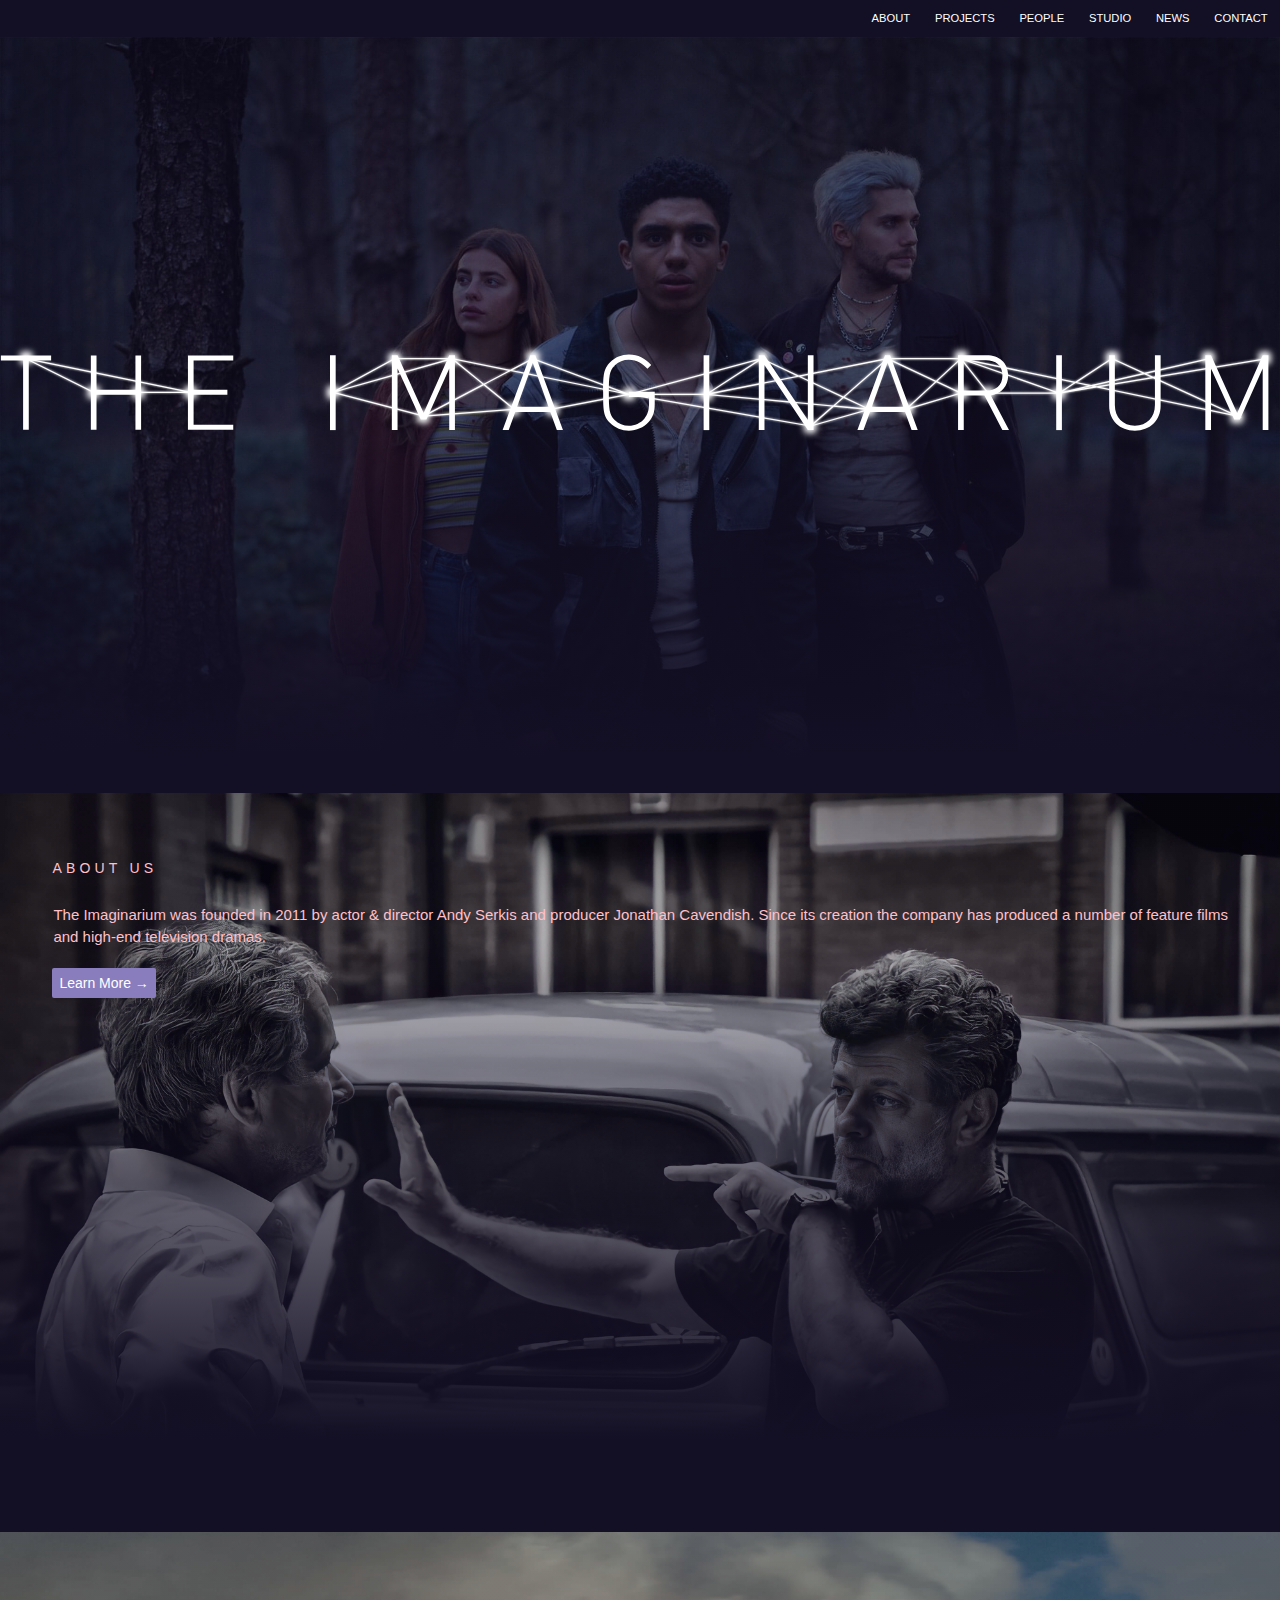
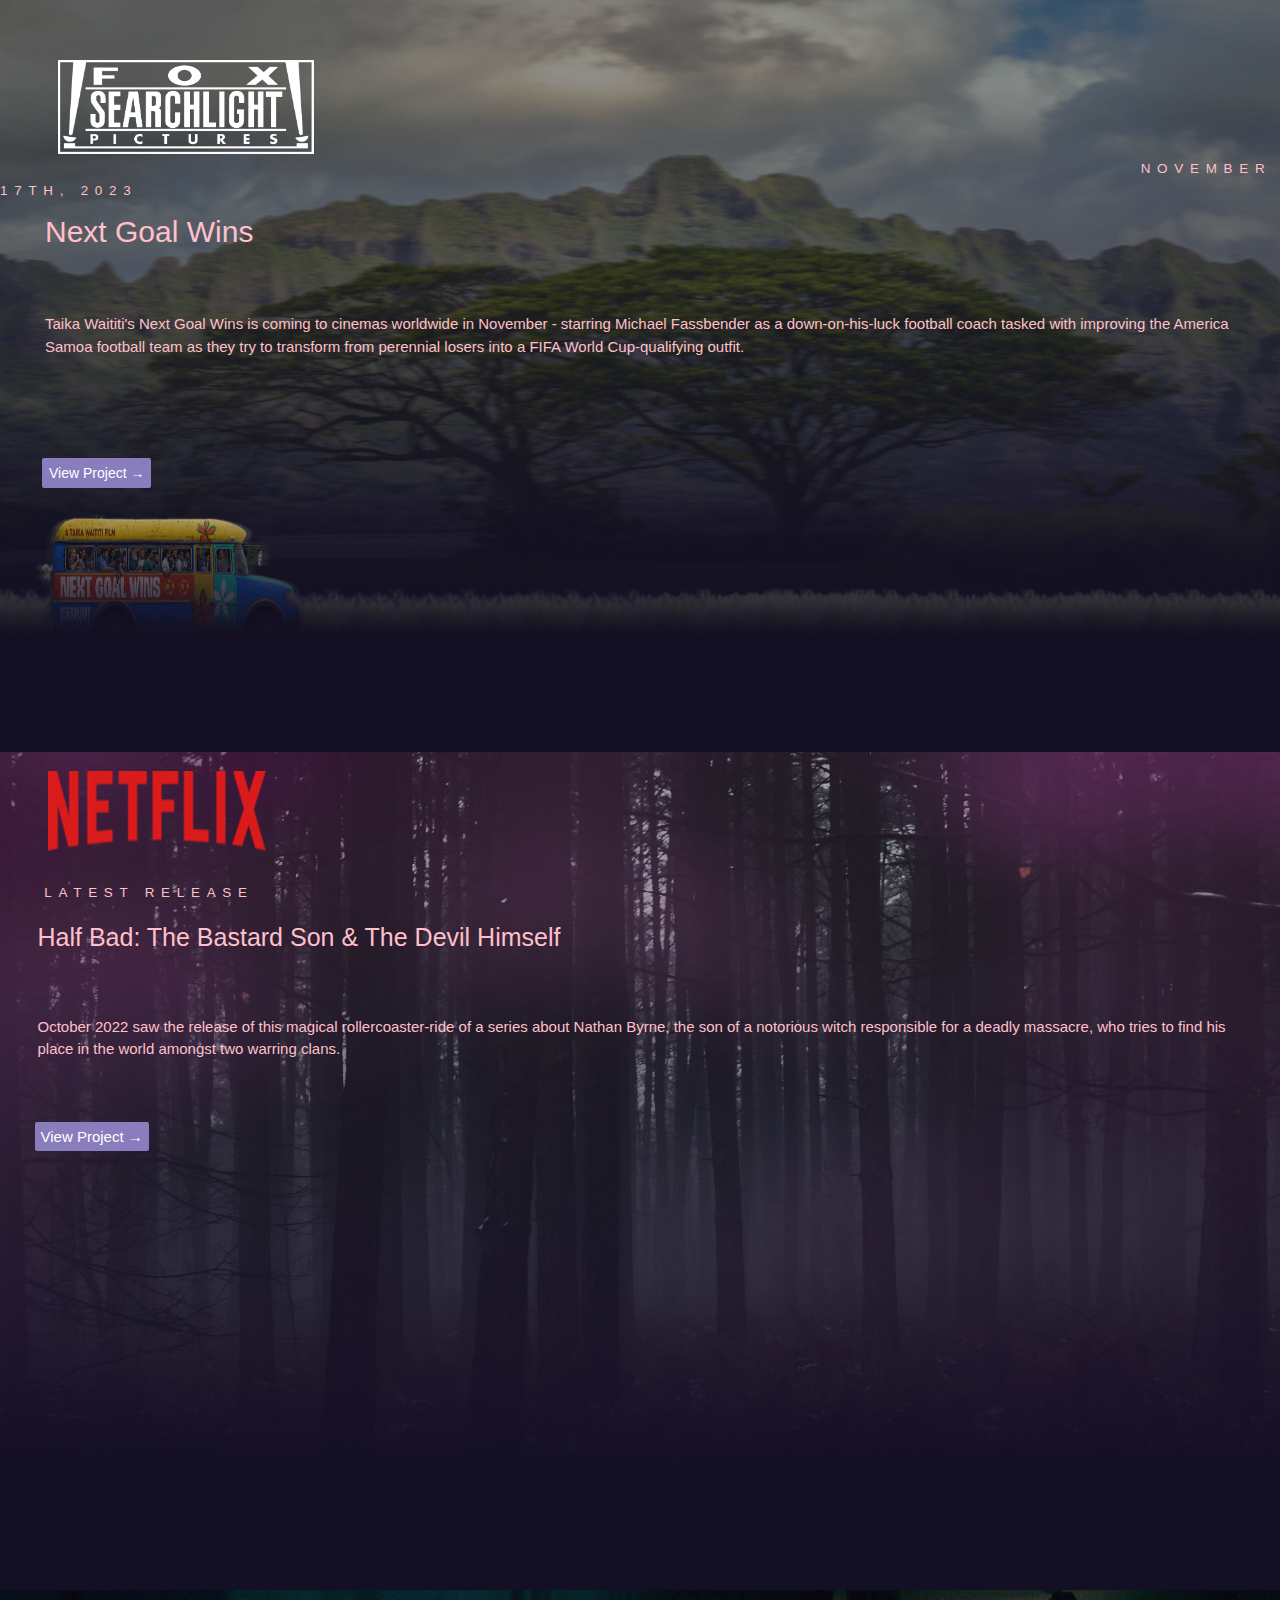
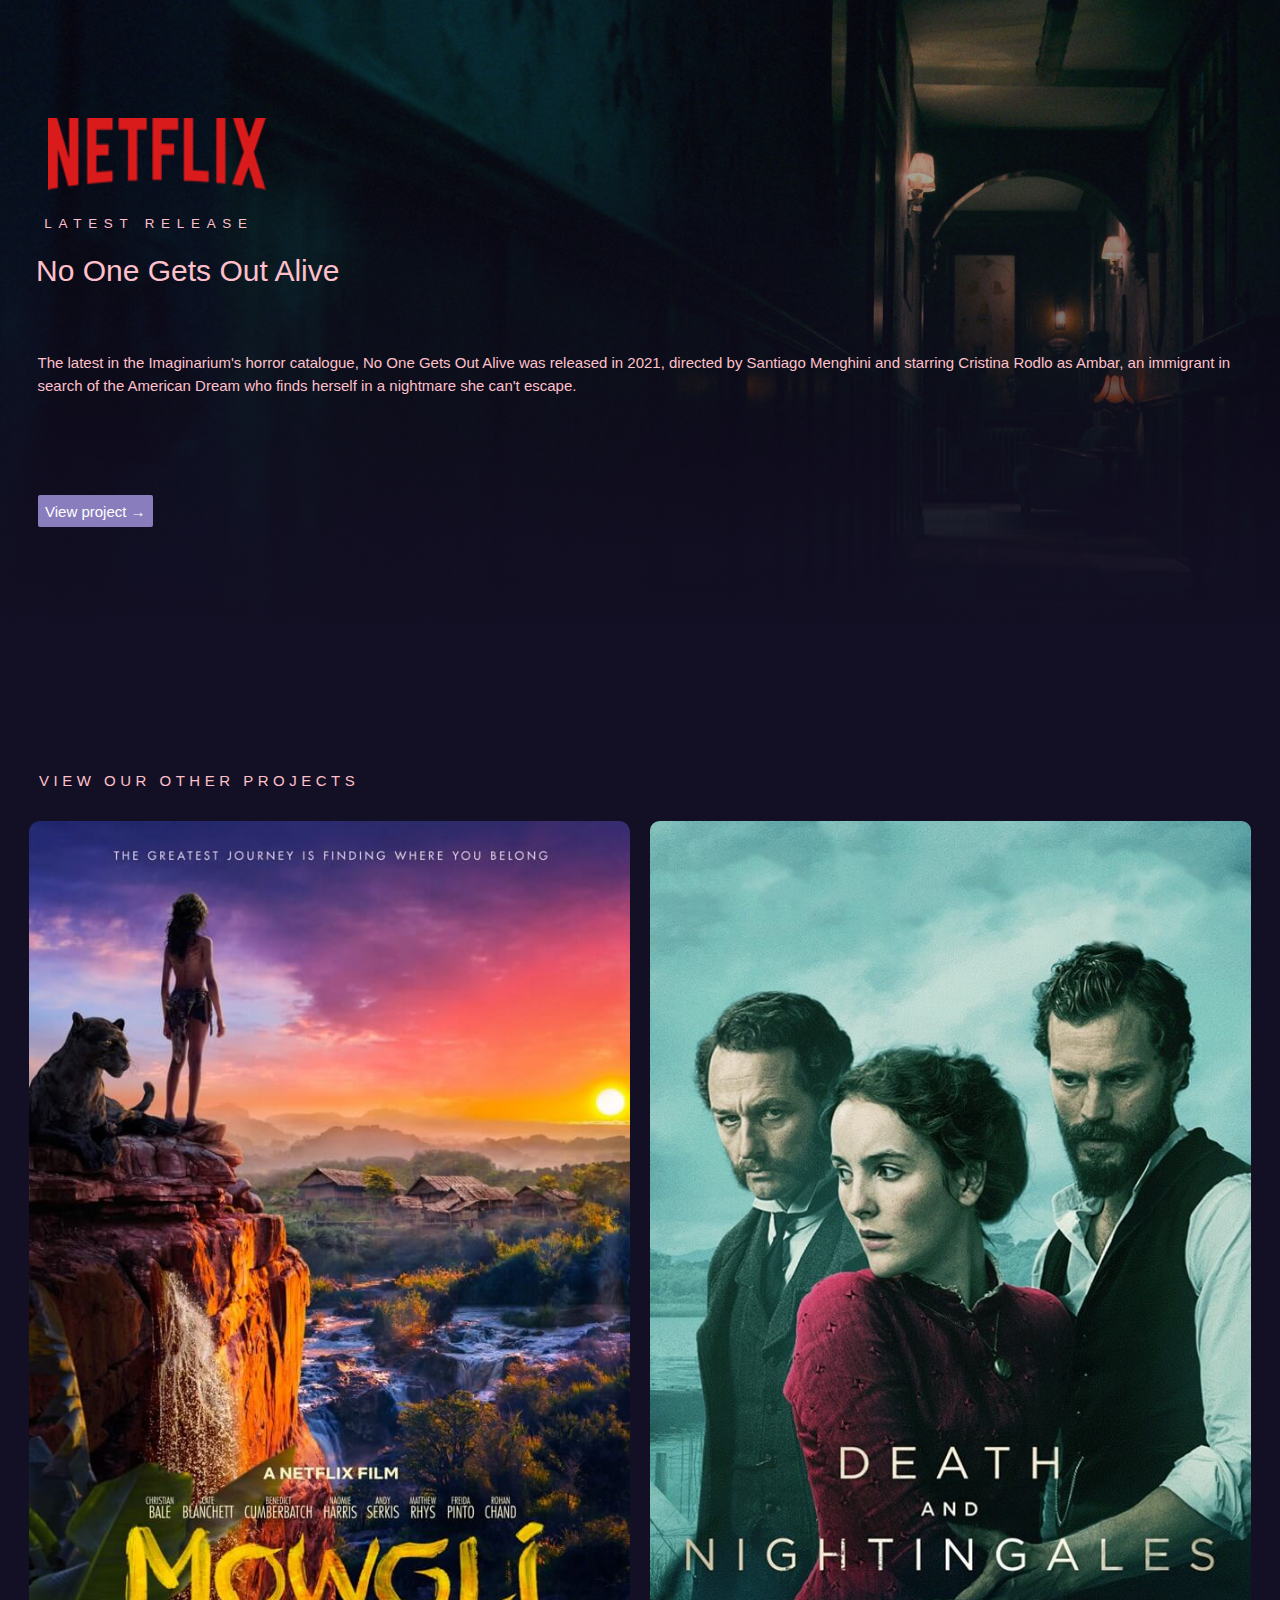
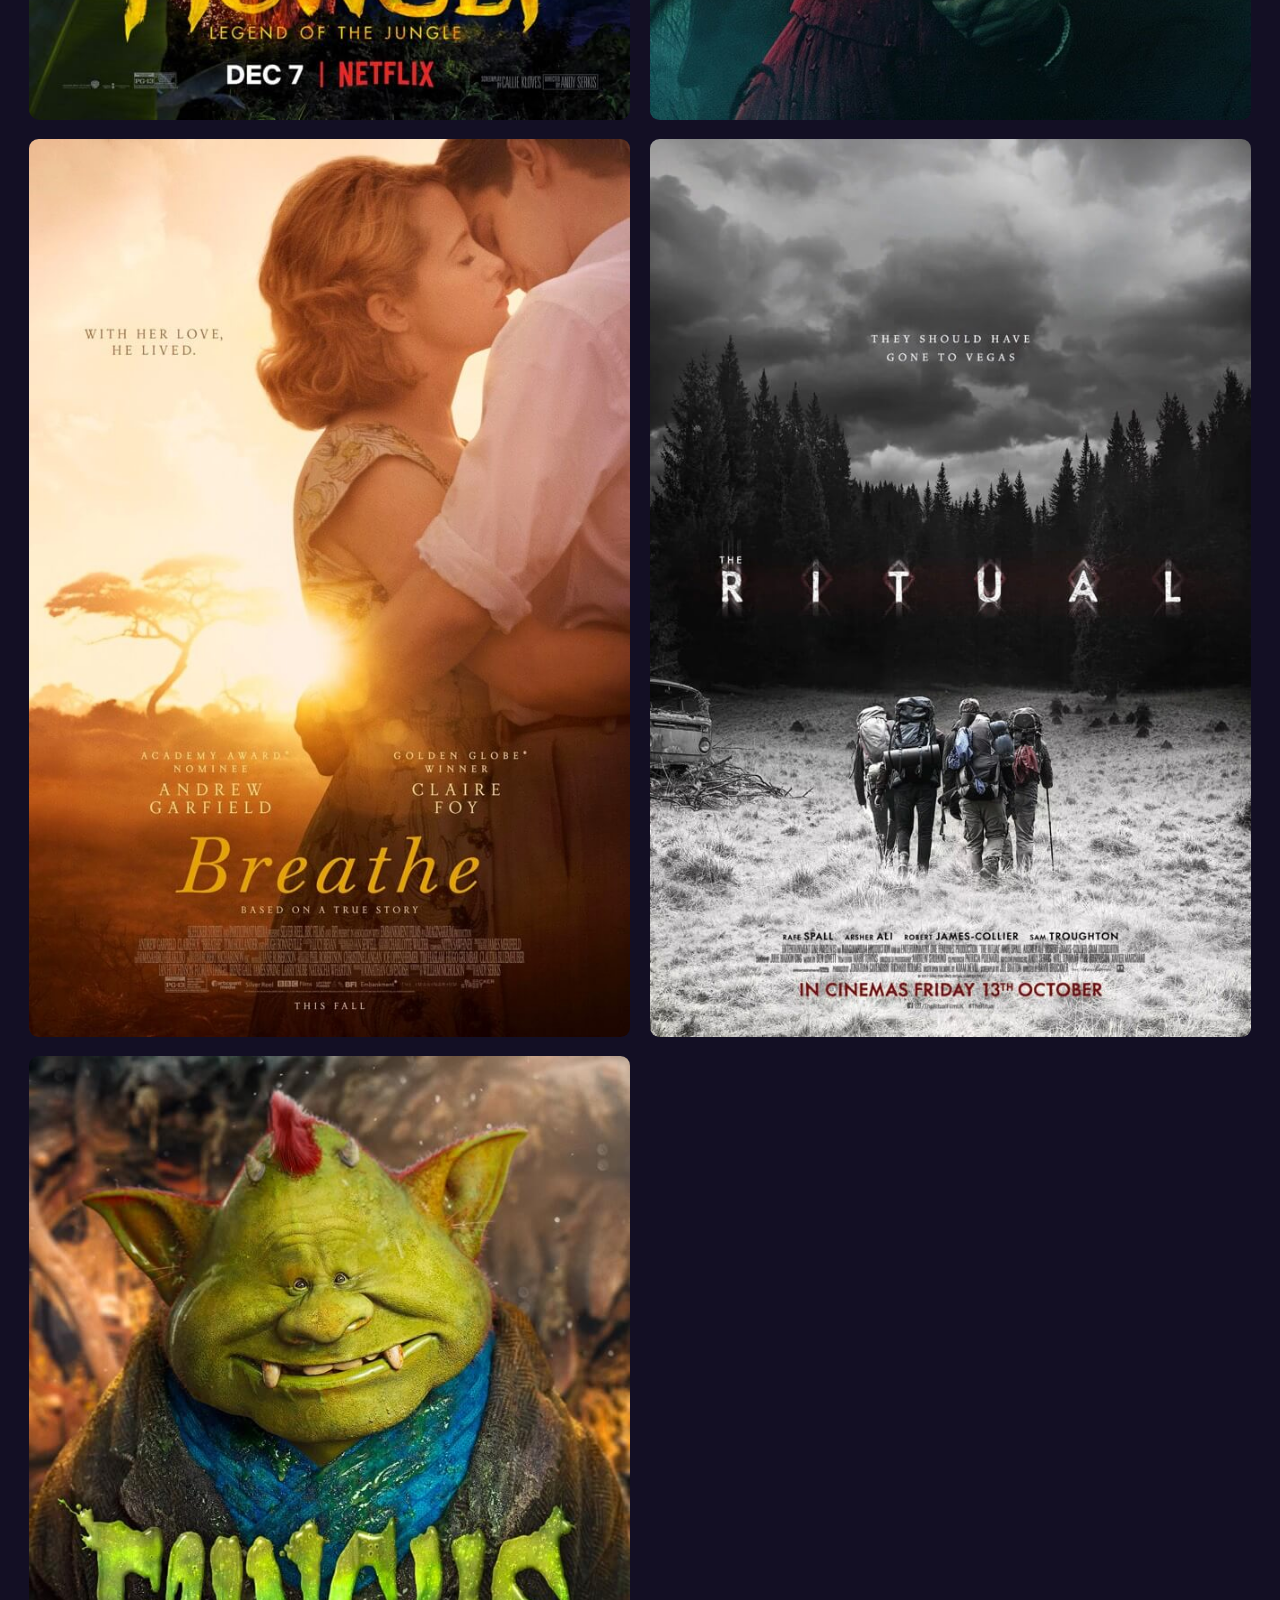
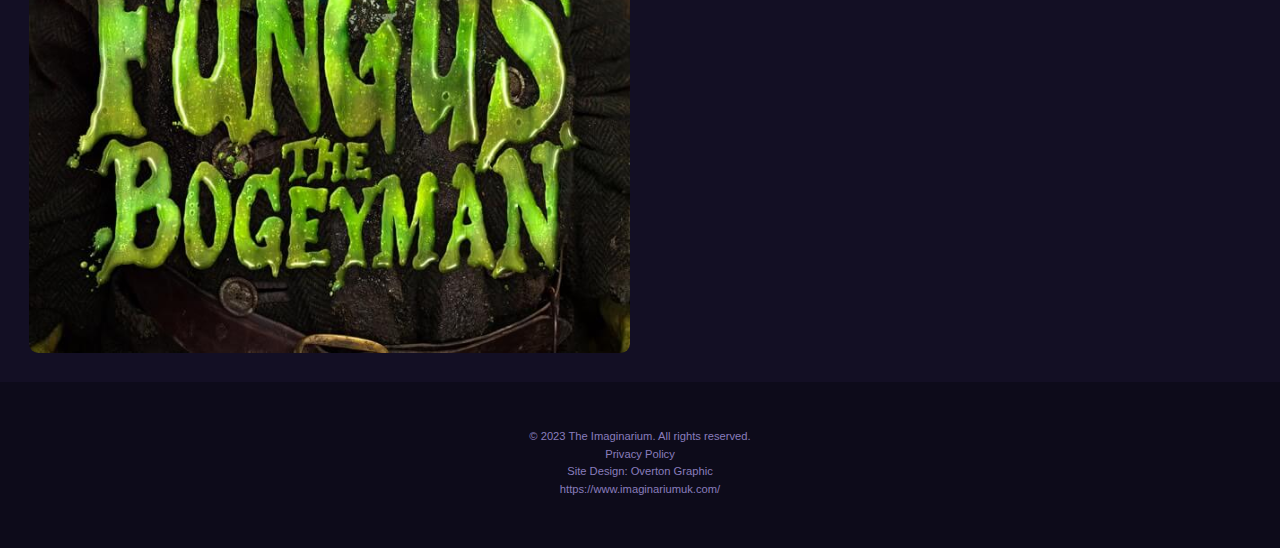
==== commit a2c1c1b5: "Add files via upload" ====
--- a/index.html
+++ b/index.html
@@ -1,71 +1,80 @@
 <!DOCTYPE html>
 <html lang="en">
 <head> 
-    <title>The Imaginarium</title>
-    <meta charset="UTF-8">
-    <meta name="viewport" content="width=device-width, initial-scale=1.0">
-    <link href="style.css" rel="stylesheet">
+        <title>The Imaginarium</title>
+        <meta charset="UTF-8">
+        <meta name="viewport" content="width=device-width, initial-scale=1.0">
+        <link href="style.css" rel="stylesheet">
 </head>
 <body>
-
-    <nav>
-        <ul>
-            <li>ABOUT</li>
-            <li>PROJECTS</li>
-            <li>PEOPLE</li>
-            <li>STUDIO</li>
-            <li>NEWS</li>
-            <li>CONTACT</li>
-        </ul>
-    </nav>
-
+        <header>
+                <nav>
+                        <ul>
+                                <li><a href=mowgli.html>ABOUT</a></li>
+                                <li><a href=mowgli.html>PROJECTS</a></li>
+                                <li><a href=mowgli.html>PEOPLE</a></li>
+                                <li><a href=mowgli.html>STUDIO</a></li>
+                                <li><a href=mowgli.html>NEWS</a></li>
+                                <li><a href=mowgli.html>CONTACT</a></li>
+                        </ul>
+                </nav>
+        </header>
 <main>
     
-    <section>
-            <h1><img src="images/logo.svg" alt="Imaginarium"></h1>
-    </section>
+        <section>
+                <h1><img src="images/logo.svg" alt="Imaginarium"></h1>
+        </section>
 
-    <section>
-            <h3>ABOUT US</h3>
-            <p>The Imaginarium was founded in 2011 by actor & director Andy Serkis and producer Jonathan Cavendish. Since its creation the company has produced a number of feature films and high-end television dramas.</p>
-            <a href="#">Learn More →</a>
-    </section>
+        <section>
+                <h2>ABOUT US</h2>
+                <p>The Imaginarium was founded in 2011 by actor & director Andy Serkis and producer Jonathan Cavendish. Since its creation the company has produced a number of feature films and high-end television dramas.</p>
+                <a href="mowgli.html">Learn More →</a>
+        </section>
 
-    <section>
-            <h3>NOVEMBER 17th, 2023</h3>
-            <h2>Next Goal Wins</h2>
-            <p>Taika Waititi's Next Goal Wins is coming to cinemas worldwide in November - starring Michael Fassbender as a down-on-his-luck football coach tasked with improving the America Samoa football team as they try to transform from perennial losers into a FIFA World Cup-qualifying outfit.</p>
-            <a href="#">View Project  →</a>
-            <img src="images/carr.png" alt="car">
-    </section>
+        <section>
+                <img src="images/fox.png" alt="fox logo">
+                <time datetime="2023-05-17 20:02">NOVEMBER 17TH, 2023</time>
+                <h2>Next Goal Wins</h2>
+                <p>Taika Waititi's Next Goal Wins is coming to cinemas worldwide in November - starring Michael Fassbender as a down-on-his-luck football coach tasked with improving the America Samoa football team as they try to transform from perennial losers into a FIFA World Cup-qualifying outfit.</p>
+                <a href="mowgli.html">View Project  →</a>
+                <img src="images/carr.png" alt="car">
+        </section>
 
-    <section>
-            <img src="images/netflix.png" alt="netflix">
-            <h3>latest release</h3>
-            <h2>Half Bad: The Bastard Son & The Devil Himself</h2>
-            <p>October 2022 saw the release of this magical rollercoaster-ride of a series about Nathan Byrne, the son of a notorious witch responsible for a deadly massacre, who tries to find his place in the world amongst two warring clans.</p>
-            <a href="#">View Project  →</a>
-    </section>
+        <section>
+                <img src="images/netflix.png" alt="netflix">
+                <p>LATEST RELEASE</p>
+                <h2>Half Bad: The Bastard Son & The Devil Himself</h2>
+                <p>October 2022 saw the release of this magical rollercoaster-ride of a series about Nathan Byrne, the son of a notorious witch responsible for a deadly massacre, who tries to find his place in the world amongst two warring clans.</p>
+                <a href="mowgli.html">View Project  →</a>
+        </section>
 
-    <section>
-            <img src="images/netflix.png" alt="netflix">
-            <h3>latest release</h3>
-            <h2>No One Gets Out Alive</h2>
-            <p>The latest in the Imaginarium's horror catalogue, No One Gets Out Alive was released in 2021, directed by Santiago Menghini and starring Cristina Rodlo as Ambar, an immigrant in search of the American Dream who finds herself in a nightmare she can't escape.</p>
-            <a href="#">View project  →</a>
-    </section>
+        <section>
+                <img src="images/netflix.png" alt="netflix">
+                <p>LATEST RELEASE</p>
+                <h2>No One Gets Out Alive</h2>
+                <p>The latest in the Imaginarium's horror catalogue, No One Gets Out Alive was released in 2021, directed by Santiago Menghini and starring Cristina Rodlo as Ambar, an immigrant in search of the American Dream who finds herself in a nightmare she can't escape.</p>
+                <a href="mowgli.html">View project  →</a>
+        </section>
 
-            <h4>view our other projects</h4>
-    <section>
-            <h2><img src="images/poster3.jpg" alt="mowgli poster"></h2>
-            <img src="images/poster8.jpg" alt="woman with man">
-            <img src="images/poster6.jpg" alt="couple kissing">
-            <img src="images/poster2.jpg" alt="forest">
-            <img src="images/poster7.jpg" alt="gobla">
-    </section>
+        <section>
+                <h3>VIEW OUR OTHER PROJECTS</h3>
+        </section>
+
+        <section>
+                <h3><a href="mowgli.html"><img src="images/poster3.jpg" alt="mowgli poster"></a></h3>
+                <a href="mowgli.html"><img src="images/poster8.jpg" alt="death and nightingales poster"></a>
+                <a href="mowgli.html"><img src="images/poster6.jpg" alt="breathe poster"></a>
+                <a href="mowgli.html"><img src="images/poster2.jpg" alt="the ritual poster"></a>
+                <a href="mowgli.html"><img src="images/poster7.jpg" alt="fungus the bogeyman poster"></a>
+        </section>
 
 </main>
-    <footer>© 2023 The Imaginarium. All rights reserved. Privacy Policy Site Design: Overton Graphics</footer>
+        <footer>
+                <p>© 2023 The Imaginarium. All rights reserved.</p>
+                <p>Privacy Policy</p>
+                <p>Site Design: Overton Graphic</p>
+                <p>https://www.imaginariumuk.com/</p>
+        </footer>
+<script src="script.js"></script>
 </body>
-
 </html>--- a/style.css
+++ b/style.css
@@ -2,7 +2,7 @@
 /*algemeen*/
 * {
         box-sizing: border-box;
-        margin: 0%;
+        margin: 0;
 }
 
 img{
@@ -10,36 +10,42 @@
         height: 100%;
 }
 
-h3{
-        font-weight: lighter;
-        letter-spacing: 0.3em;
-        margin: 0%;
-        font-size: 14px;
-}
-
-button{
-        border: none;
-        margin: 0%;
-}
-
-a{
-        text-decoration: none;
-        margin: 0%;
-        font-size: 15px;
-        color: white;
-        margin-left: 10%;
-}
-
-a:hover {
-        color:#897dbd;
-        cursor: pointer;
-}
+p{
+        font-weight: lighter;
+}
+
+h1{
+        font-weight: lighter;
+}
+
+h2{
+        font-weight: lighter;
+}
+
+
 
 /*kleuren*/
+:root{
+        --achtergrond:#130f24; /*achtergrond kleur*/
+        --text: #ffffff; /*text kleur*/
+        --knop: #897dbd; /*knop en hover kleur*/
+        --footer: #0D0B1A; /*footer kleur*/
+        --extra: #bab4d0; /*extra styling kleur*/
+}
+
+@media (prefers-color-scheme: dark){
+        :root {
+                --text: #897dbd; /*text kleur*/
+                --knop: #352386; /*knop en hover kleur*/
+                --extra: #5640a5; /*extra styling kleur*/
+        }
+}
+
 body{
-        background-color: #130f24;
-        color: white;
+        background-color:var(--achtergrond);
+        color: var(--text);
         font-family: sans-serif;
+        overflow-x: hidden;
 }
 
 /* menu */
@@ -55,16 +61,27 @@
         font-size: 0.7em;
 }
 
-ul li:hover {
-        color:#897dbd;
+ul li a{
+        color: var(--text);
+        text-decoration: none;
+}
+
+ul li a:hover {
+        color: var(--knop);
         cursor: pointer;
+        text-decoration: underline;
 }
 
 /*footer*/
 footer{
-        color:#897dbd;
+        color: var(--knop);
         text-align: center;
-        margin: 1em;
+        background-color: var(--footer);
+        padding: 3em;
+}
+
+footer p{
+        margin-bottom: 0.5em;
         font-size: 0.7em;
 }
 
@@ -77,7 +94,25 @@
         background-attachment:scroll;
         margin-bottom: 1.9em;
         aspect-ratio: 16/9;  
-        display: flex;   
+        display: flex;
+        align-items: center;
+}
+
+section:nth-of-type(1) img{
+        align-items: center;
+        animation: 1.5s ease-out 0s 1 logo-animation;
+}
+
+@keyframes logo-animation{
+        0% {
+                transform: scale(0.8);
+		opacity: 0;
+	}
+
+	100% {
+                transform: scale(1);
+		opacity: 1;
+        }          
 }
 
 /*section2*/
@@ -88,24 +123,42 @@
         background-attachment:scroll;
         margin-bottom: 1em;
         aspect-ratio: 16/9;
-}
-
-section:nth-of-type(2) h3{
-        margin: 0%;
-        margin-bottom: 3em;
-        height: 0em;
-        margin-left: 10%;
-}
-
+        padding: 2em;
+}
+
+section:nth-of-type(2) h2{
+        margin: 0%;
+        margin-bottom: 2em;
+        margin-left: 1em;
+        margin-top: 2em;
+        letter-spacing: 0.3em;
+        font-size: 14px;
+}
 
 section:nth-of-type(2) p{
-        display: grid;
-        grid-template-columns: 2fr 2fr;
-        margin: 0%;
-        margin-left: 10%;
-        font-size: 13px;
-        margin-bottom: 3%;
-        font-weight: lighter;
+        line-height: 1.5em;
+        margin: 0%;
+        margin-left: 1em;
+        font-size: 15px;
+        margin-bottom: 1.5em;
+}
+
+section:nth-of-type(2) a{
+        text-decoration: none;
+        margin: 0%;
+        font-size: 14px;
+        color: var(--text);
+        margin-left: 1em;
+        background-color: var(--knop);
+        padding: 0.5em;
+        border-radius: 2px;
+}
+
+section:nth-of-type(2) a:hover{
+        color: var(--achtergrond);
+        cursor: pointer;
+        text-decoration: underline;
+        box-shadow: 0 12px 16px 0 rgba(0,0,0,0.24), 0 17px 50px 0 rgba(0,0,0,0.19);
 }
 
 /*section3*/
@@ -118,47 +171,80 @@
         aspect-ratio: 16/9;
 }
 
-section:nth-of-type(3) h3{
-        margin: 0%;
-        margin-bottom: 3em;
-        height: 0em;
-        margin-left: 10%;
+section:nth-of-type(3) img:nth-of-type(1){
+        width: 20%;
+        height: 13%;
+        margin: 0;
+        margin-left: 3em;
+        margin-right: 40em;
+        margin-top: 10%;
+        margin-bottom: 1em;
+}
+
+section:nth-of-type(3) time{
+        margin: 0%;
+        margin-bottom: 1.5em;
+        letter-spacing: 0.5em;
+        font-size: 0.7em;
+        margin-left: 4em;
 }
 
 section:nth-of-type(3) h2{
         margin: 0%;
-        margin-left: 10%;
+        margin-left: 1.5em;
         margin-bottom: 5%;
-}
-
-section:nth-of-type(3) p{
-        display: grid;
-        grid-template-columns: 2fr 2fr;
+        font-size: 30px;
+        margin-top: 0.5em;
+}
+
+section:nth-of-type(3) p:nth-of-type(1){
         margin: 0%;
         margin-bottom: 8%;
-        margin-left: 10%;
-        font-size: 13px;
-        font-weight: lighter;
-}
-
-section:nth-of-type(3) img{
-        width:100%;
+        margin-left: 3em;
+        font-size: 15px;
+        margin-right: 2em;
+        line-height: 1.5em;
+}
+
+section:nth-of-type(3) a{
+        text-decoration: none;
+        margin: 0%;
+        font-size: 14px;
+        color: var(--text);
+        margin-left: 3em;
+        background-color: var(--knop);
+        padding: 0.5em;
+        border-radius: 2px;
+}
+
+section:nth-of-type(3) a:hover{
+        color: var(--achtergrond);
+        cursor: pointer;
+        text-decoration: underline;
+        box-shadow: 0 12px 16px 0 rgba(0,0,0,0.24), 0 17px 50px 0 rgba(0,0,0,0.19);
+}
+
+section:nth-of-type(3) img:nth-of-type(2){
+        width: 100%;
         height: 30%;
-}
+        margin-top: 1em;
+}
+
 
 @keyframes car-animation{
         0%{
-                left:0%       
+                transform: translateX(0);   
         }
         100%{
-                right:25%
-        }
-}
-
-section:nth-of-type(3):hover img{
+                transform: translateX(200px);
+        }
+}
+
+section:nth-of-type(3) img:hover:nth-of-type(2){
       animation-name: car-animation;
       animation-duration: 10s;
       animation-fill-mode: forwards;
+      transition:.5s ease-in-out;
 }
 
 /*section4*/
@@ -167,38 +253,60 @@
         background-size: cover;
         background-repeat:no-repeat;
         background-attachment:scroll;
-        margin-bottom: 1.5em;
-        aspect-ratio: 16/9;
-}
-
-section:nth-of-type(4) h3{
-        margin: 0%;
-        margin-bottom: 3em;
-        height: 0em;
-        margin-left: 10%;
-}
-
-section:nth-of-type(4) h2{
-        margin: 0%;
-        margin-left: 10%;
-        margin-bottom: 5%;
-}
-
-section:nth-of-type(4) p{
-        display: grid;
-        grid-template-columns: 2fr 2fr;
-        margin: 0%;
-        margin-bottom: 8%;
-        margin-left: 10%;
-        font-size: 13px;
-        font-weight: lighter;
+        margin-bottom: 0.5em;
+        aspect-ratio: 16/10;
+        margin-bottom: 2em;
 }
 
 section:nth-of-type(4) img{
         width: 17%;
         height: 10%;
-        margin-left: 10%;
-        margin-top: 10%;
+        margin-left: 2.5em;
+        margin-top: 1em;
+}
+
+section:nth-of-type(4) p:nth-of-type(1){
+        margin: 0%;
+        margin-bottom: 1.5em;
+        margin-left: 3.3em;
+        letter-spacing: 0.5em;
+        font-size: 0.7em;
+        margin-top: 2em;
+}
+
+section:nth-of-type(4) h2{
+        margin: 0%;
+        margin-left: 1.5em;
+        margin-bottom: 5%;
+        font-size: 25px;
+        margin-right: 2em;
+}
+
+section:nth-of-type(4) p{
+        margin: 0%;
+        margin-bottom: 5%;
+        margin-left: 2.5em;
+        font-size: 15px;
+        margin-right: 3em;
+        line-height: 1.5em;
+}
+
+section:nth-of-type(4) a{
+        text-decoration: none;
+        margin: 0%;
+        font-size: 15px;
+        color: var(--text);
+        background-color: var(--knop);
+        padding: 0.4em;
+        border-radius: 2px;
+        margin-left: 2.3em;
+}
+
+section:nth-of-type(4) a:hover{
+        color: var(--achtergrond);
+        cursor: pointer;
+        text-decoration: underline;
+        box-shadow: 0 12px 16px 0 rgba(0,0,0,0.24), 0 17px 50px 0 rgba(0,0,0,0.19);
 }
 
 /*section5*/
@@ -208,59 +316,303 @@
         background-repeat:no-repeat;
         background-attachment:scroll;
         margin-bottom: 1.5em;
-        aspect-ratio: 14/9;
+        aspect-ratio: 16/9;
 }
 
 section:nth-of-type(5) img{
         width: 17%;
         height: 10%;
-        margin-left: 10%;
+        margin-left: 2.5em;
         margin-top: 10%;
-}
-
-section:nth-of-type(5) h3{
-        margin: 0%;
-        margin-bottom: 3em;
-        height: 0em;
-        margin-left: 10%;
+        margin-bottom: 1em;
+}
+
+section:nth-of-type(5) p:nth-of-type(1){
+        margin: 0%;
+        margin-bottom: 1.5em;
+        margin-left: 3.3em;
+        letter-spacing: 0.5em;
+        font-size: 0.7em;
 }
 
 section:nth-of-type(5) h2{
         margin: 0%;
-        margin-left: 10%;
+        margin-left: 1.2em;
         margin-bottom: 5%;
+        font-size: 30px;
 }
 
 section:nth-of-type(5) p{
-        display: grid;
-        grid-template-columns: 2fr 2fr;
         margin: 0%;
         margin-bottom: 8%;
-        margin-left: 10%;
-        font-size: 13px;
-        font-weight: lighter;
+        margin-left: 2.5em;
+        font-size: 15px;
+        margin-right: 2.5em;
+        line-height: 1.5em;
+}
+
+section:nth-of-type(5) a{
+        text-decoration: none;
+        margin: 0%;
+        font-size: 15px;
+        color: var(--text);
+        margin-left: 2.5em;
+        background-color: var(--knop);
+        padding: 0.5em;
+        border-radius: 2px;
+}
+
+section:nth-of-type(5) a:hover{
+        color:var(--achtergrond);
+        cursor: pointer;
+        text-decoration: underline;
+        box-shadow: 0 12px 16px 0 rgba(0,0,0,0.24), 0 17px 50px 0 rgba(0,0,0,0.19);
 }
 
 /*section6*/
-h4{
-        font-weight: lighter;
+section:nth-of-type(6) h3{
         letter-spacing: 0.3em;
         margin: 0%;
-        font-size: 20px;
-        margin-left: 2em;
-}
-
-section:nth-of-type(6){
+        font-size: 15px;
+        margin-left: 2.6em;
+        font-weight: lighter;
+        margin-top: 4em;
+        margin-right: 5em;
+        line-height: 1.5em;
+}
+
+/*section7*/
+section:nth-of-type(7){
         display: grid;
         grid-template-columns: 2fr 2fr;
         gap: 1em;
         margin: 1.5em;
 }
 
-section:nth-of-type(6) img{
+section:nth-of-type(7) img {
         border-radius: 0.5em;
-}
-
-section:nth-of-type(6) img:hover { 
-    background-image: linear-gradient(rgba(170, 159, 209, 0), rgba(67, 58, 100, .8));
-}+        transition: transform 0.3s ease;
+}
+    
+section:nth-of-type(7) img:hover {
+        transform: scale(1.1);
+}
+
+/*tweede pagina*/
+/*article1*/
+article:nth-of-type(1) h1{
+        background-image: linear-gradient(rgba(19, 15, 36, .3) 20%, #130f24 90%), url('images/beer.jpg');
+        background-size: cover;
+        background-repeat:no-repeat;
+        background-attachment:scroll;
+        margin-bottom: 1.5em;
+        aspect-ratio: 16/9;
+        display: flex;
+        justify-content: center;
+}
+
+
+article:nth-of-type(1) img{
+        border-radius: 0.5em;
+        margin-top: 2.5em;
+        width: 50%;
+        height: 110%;
+}
+
+@keyframes foto-animatie{
+        0% {
+                transform: rotate(0deg);
+        }
+
+        30% {
+                transform: rotate(20deg);
+        }
+
+        60% {
+                transform: rotate(0deg);
+        }
+
+        80% {
+                transform: rotate(-20deg);
+        }
+
+
+        100% {
+                transform: rotate(0deg);
+        }
+
+}
+
+
+article:nth-of-type(1) img:hover{
+        animation-name: foto-animatie;
+        animation-duration: 4s;
+        animation-fill-mode: forwards;
+        transition:.5s ease-in-out;
+}
+
+/*article2*/
+article:nth-of-type(2) h2{
+        font-size: 1.5em;
+        margin-left: 1em;
+        margin-right: 5em;
+        margin-bottom: 0.5em;
+}
+
+article:nth-of-type(2) p:nth-of-type(1){
+        margin-left: 1.7em;
+        margin-bottom: 2.5em;
+}
+
+article:nth-of-type(2) p:nth-of-type(2){
+        margin-left: 1.7em;
+        margin-bottom: 2.5em;
+        margin-right: 2em;
+        line-height: 1.7em;
+        font-size: 16px;
+}
+
+article:nth-of-type(2) p:nth-of-type(3){
+        margin-left: 1.7em;
+        margin-bottom: 2.5em;
+        margin-right: 2em;
+        line-height: 1.7em;
+        font-size: 16px;
+}
+
+article:nth-of-type(2) p:nth-of-type(4){
+        margin-left: 1.7em;
+        margin-right: 2em;
+        line-height: 1.7em;
+        font-size: 16px;
+}
+
+article:nth-of-type(2) p:nth-of-type(4) a{
+        color:var(--knop);
+        text-decoration: none;
+        font-weight: 530;
+}
+
+article:nth-of-type(2) p:nth-of-type(4) a:hover{
+        color:var(--text);
+        text-decoration: underline;
+}
+
+/*article3*/
+article:nth-of-type(3) h2{
+        margin-left: 2em;
+        letter-spacing: 0.4em;
+        font-size: 14px;
+        font-weight: lighter;
+        line-height: 1.5em;
+        margin-top: 2em;
+        margin-bottom: 2em;
+}
+
+/*article4*/
+article:nth-of-type(4) h3{
+        margin-left: 1.5em;
+        color:var(--extra);
+        font-size: 1em;
+        font-weight: lighter;
+        margin-bottom: 0.3em;
+}
+
+article:nth-of-type(4) p{
+        margin-left: 1.7em;
+        font-size: 0.9em;
+        font-weight: lighter;
+        margin-bottom: 1.5em;
+        margin-right: 2em;
+}
+
+/*article 5*/
+h4{
+        margin-left: 2em;
+        letter-spacing: 0.4em;
+        font-size: 13px;
+        font-weight: lighter;
+        line-height: 1.5em;
+        margin-top: 3em;
+        margin-bottom: 2em;
+}
+
+video {
+        display: flex;
+        justify-content: center;
+        margin: 0.8em;
+        width: 90%;
+        max-height: 30em;
+        margin-left: 5%;
+    
+}
+
+article:nth-of-type(5) h4{
+        display:none;
+}
+
+/*article6*/
+article:nth-of-type(6){ 
+        white-space: nowrap;
+        overflow-x: auto;
+        margin-bottom: 2em;
+        margin-left: 1.5em;
+}
+
+article:nth-of-type(6) img{
+        display: inline-block;
+        margin-right: 15px;
+        margin: 0;
+        width: 60%;
+        margin-bottom: 1em;
+        height: 80%;
+}
+
+article:nth-of-type(6) h4{
+        display:none;
+}
+    
+/*article7*/
+article:nth-of-type(7) {
+        display: grid;
+        grid-template-columns: 2fr 2fr;
+        gap: 1em;
+        margin: 1.5em;
+}
+    
+article:nth-of-type(7) img {
+        border-radius: 0.5em;
+        transition: transform 0.3s ease;
+}
+    
+article:nth-of-type(7) img:hover {
+        transform: scale(1.1);
+}
+
+h5{
+        display: none;
+}
+    
+
+
+/*responsive medium beeld*/
+@media screen and (min-width: 700px) {
+        main {
+            color:aqua;
+            font-size: larger;
+        }
+
+        section p{
+                margin-right: 50em;
+        }
+}
+    
+    /* vanaf een schermbreedte van meer dan 1300px zorg ik ervoor dat de content goed leesbaar blijft en heb daarom een padding-right en margin-left eraan toegevoegd. */
+    
+
+/*responsive groot beeld*/
+    @media screen and (min-width: 900px) {
+        main {
+           color:pink;
+        }
+    }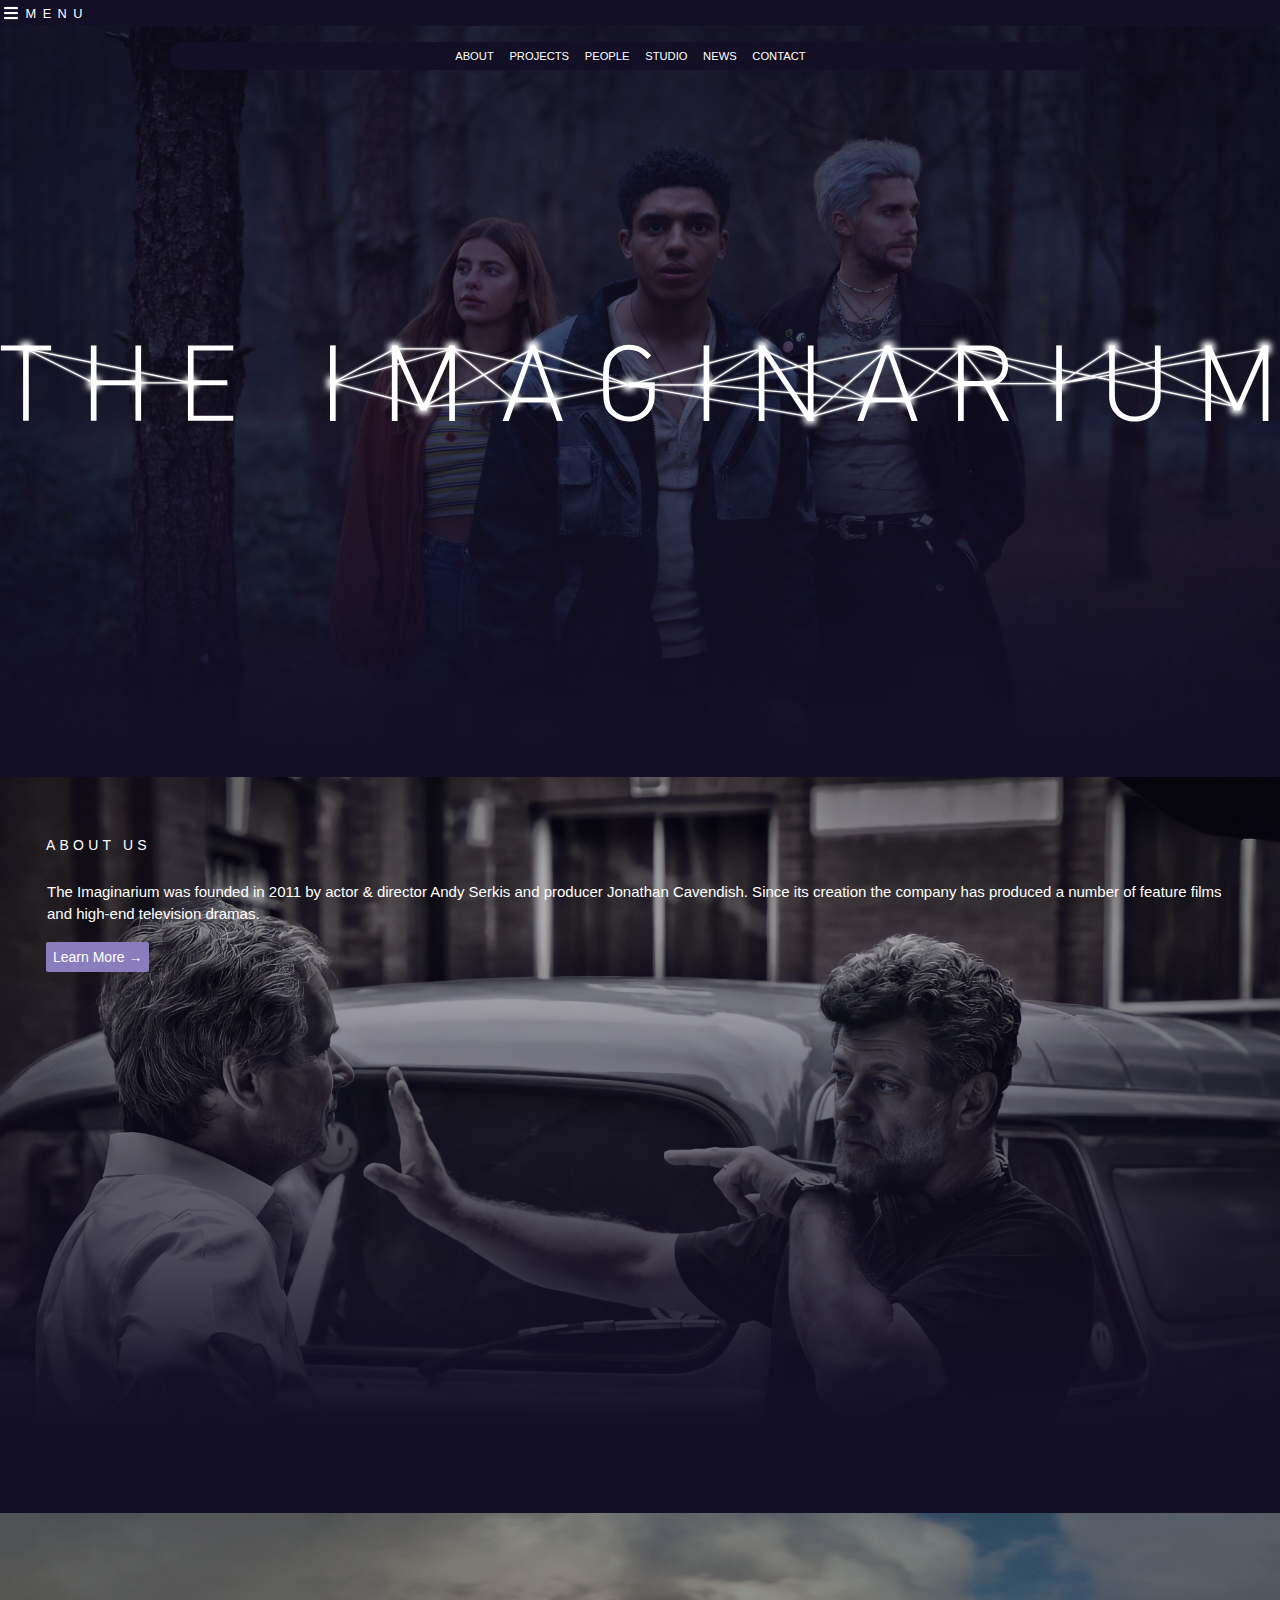
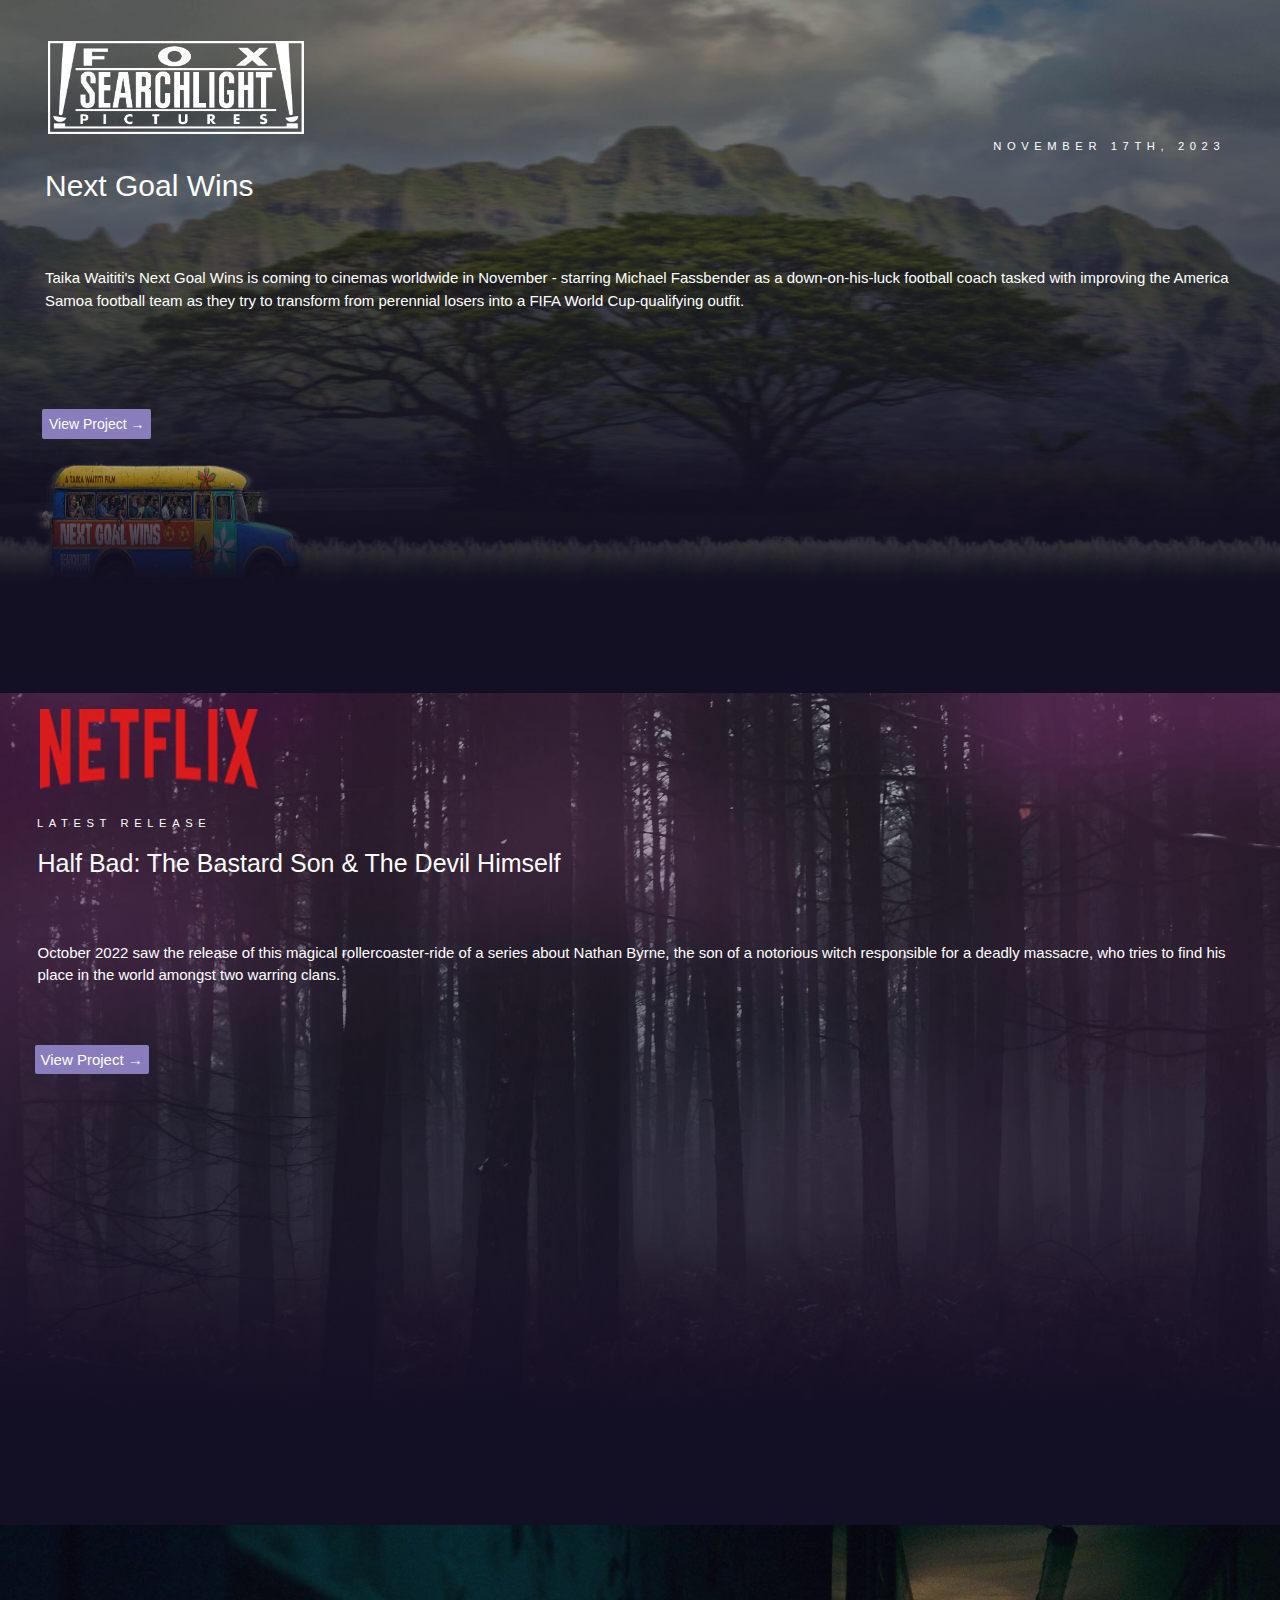
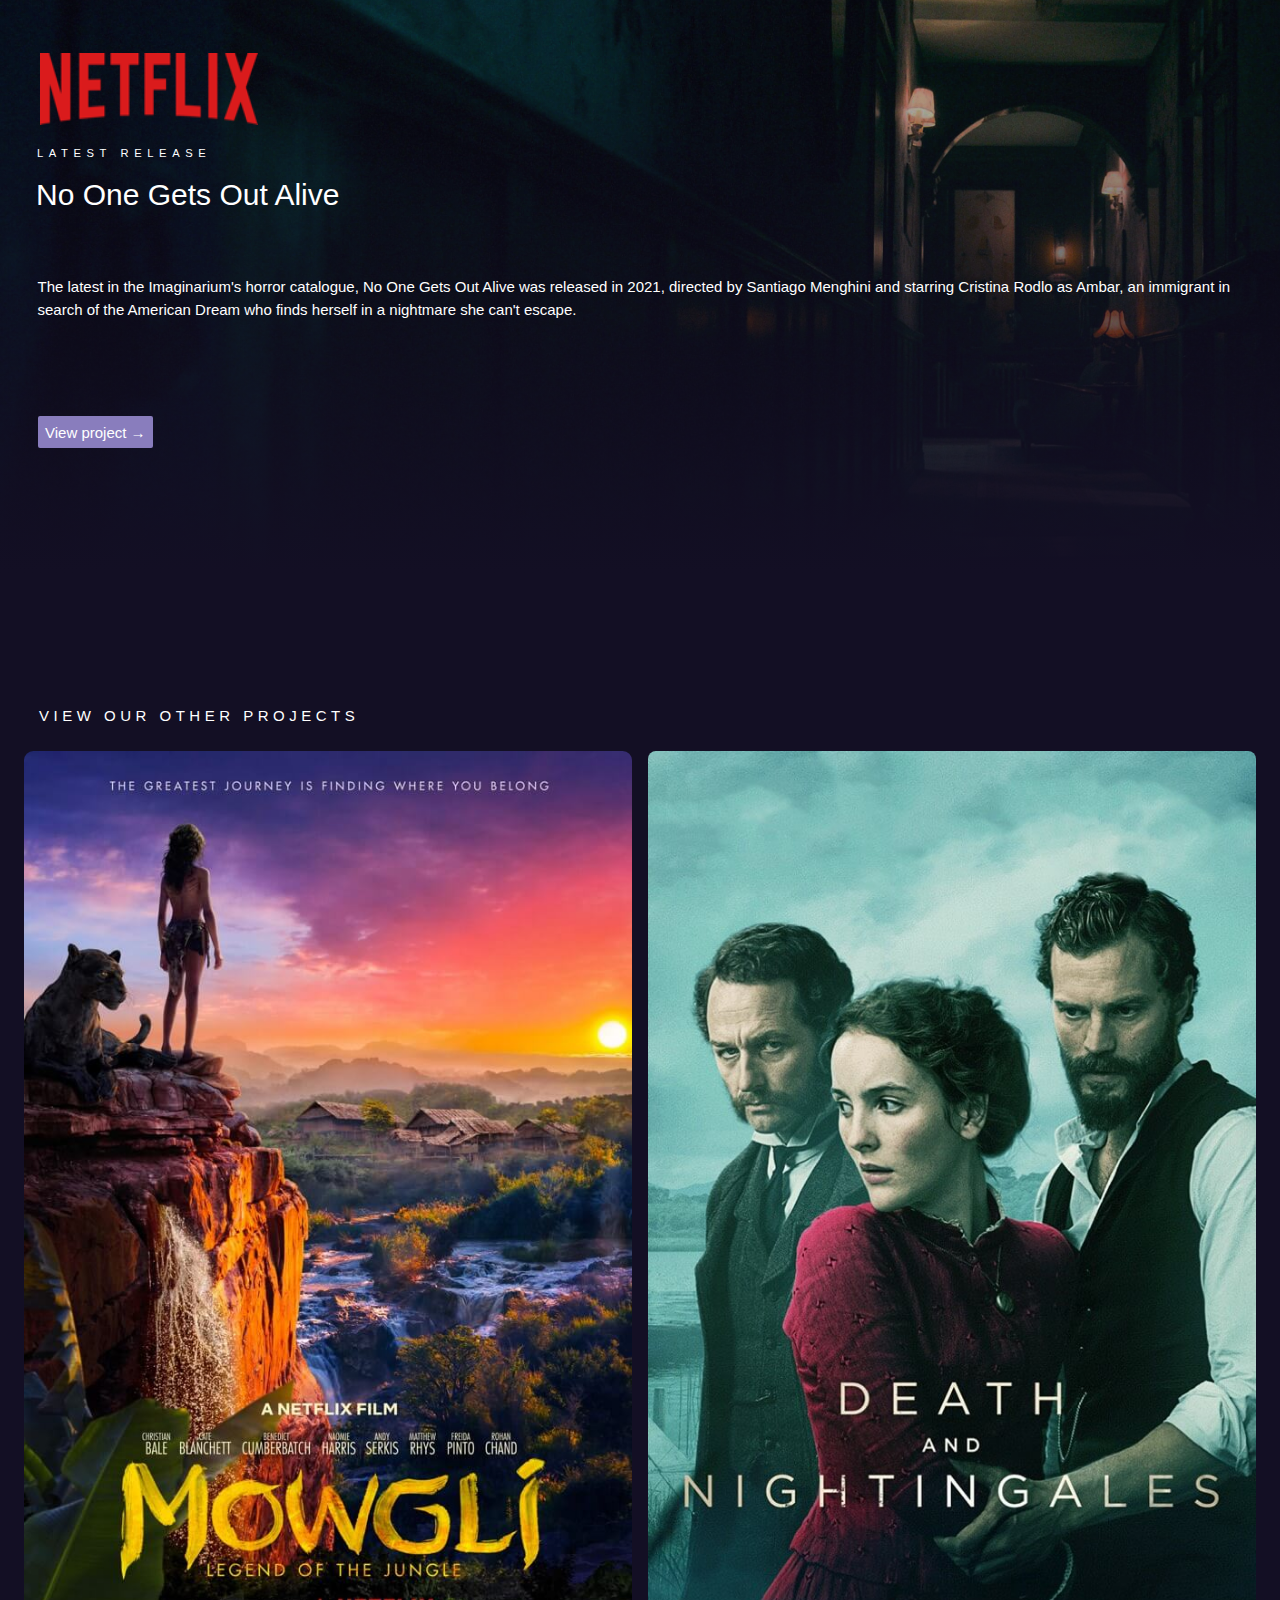
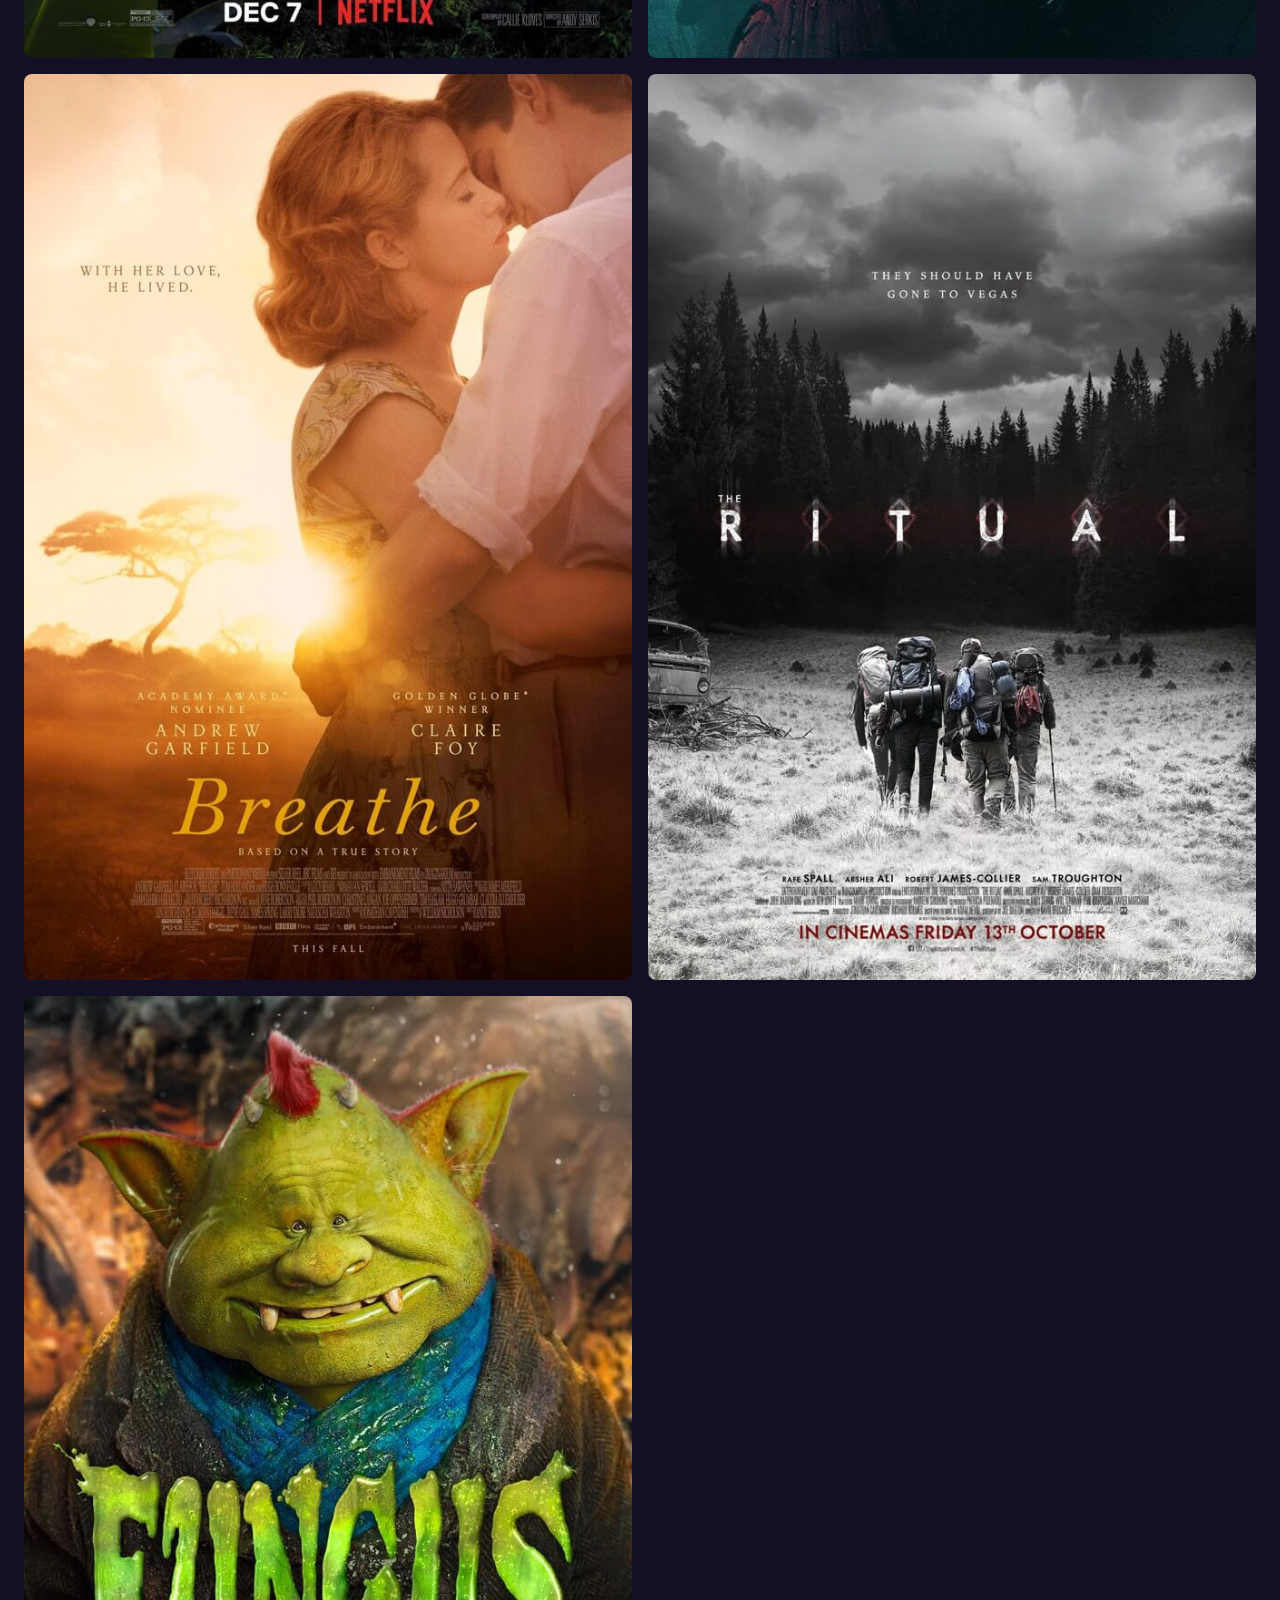
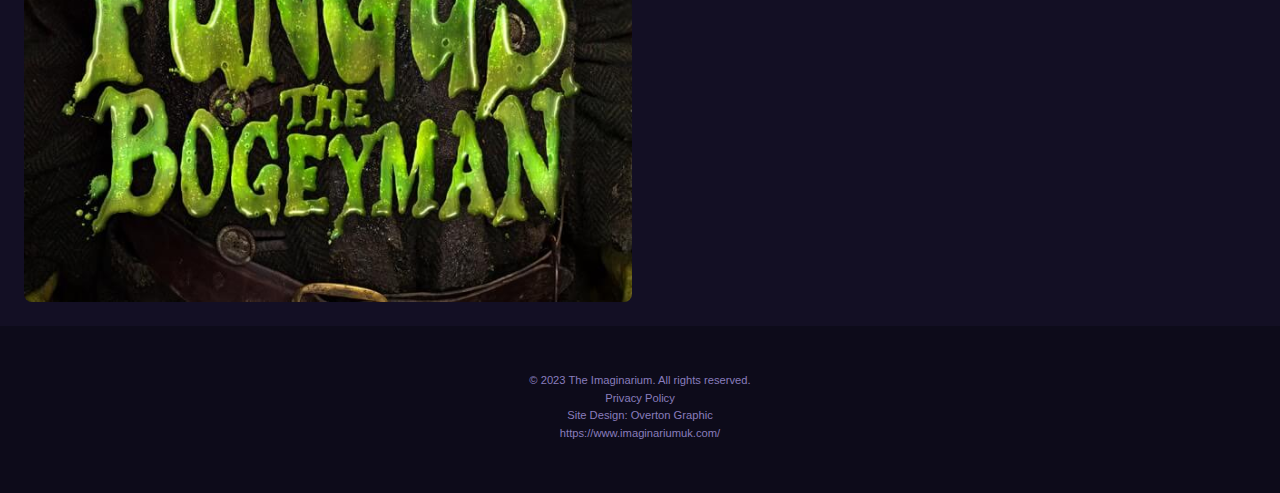
==== commit 28e1bf51: "Add files via upload" ====
--- a/index.html
+++ b/index.html
@@ -9,6 +9,8 @@
 <body>
         <header>
                 <nav>
+                        <button><img src="images/burger.png" alt="burgermenu"></button>
+                        <p>MENU</p>
                         <ul>
                                 <li><a href=mowgli.html>ABOUT</a></li>
                                 <li><a href=mowgli.html>PROJECTS</a></li>
--- a/style.css
+++ b/style.css
@@ -49,27 +49,69 @@
 }
 
 /* menu */
+nav{
+        padding: 0.2em;
+}
+
+nav img{
+        width: 1em;
+        margin-right: 0.4em;
+}
+
+nav button{
+        all: unset;
+}
+
+nav p{
+        letter-spacing: 0.5em;
+        font-size: 0.8em;
+        font-weight: lighter;
+        margin-top: 0.2em;
+}
+
+
 ul{ 
         list-style-type: none;
         display: flex;
         width: 100%;
         justify-content: end;
+
 }
 
 li{
-        margin: 1%;
+        margin: 0.7em;
         font-size: 0.7em;
 }
 
 ul li a{
         color: var(--text);
         text-decoration: none;
+        border-radius: 0.2em;
+
 }
 
 ul li a:hover {
         color: var(--knop);
         cursor: pointer;
         text-decoration: underline;
+}
+
+header nav {
+	background-color: var(--achtergrond);
+	display: flex;
+	position: relative;
+}
+
+header ul {
+	background-color: var(--achtergrond);
+	display: none;
+
+	position: absolute;
+	top: 100%;
+}
+
+header ul.open {
+	display: block;
 }
 
 /*footer*/
@@ -596,23 +638,16 @@
 
 
 /*responsive medium beeld*/
-@media screen and (min-width: 700px) {
-        main {
-            color:aqua;
-            font-size: larger;
-        }
-
-        section p{
-                margin-right: 50em;
-        }
-}
-    
-    /* vanaf een schermbreedte van meer dan 1300px zorg ik ervoor dat de content goed leesbaar blijft en heb daarom een padding-right en margin-left eraan toegevoegd. */
-    
-
-/*responsive groot beeld*/
-    @media screen and (min-width: 900px) {
-        main {
-           color:pink;
-        }
-    }+@media screen and (width>70em) {
+	header ul {
+		display: flex;
+		text-align: center;
+		margin-top: 1em;
+		width: 72%;
+		align-items: center;
+		margin-left: 13%;
+		border-radius: 1em;
+		padding-left: 0;
+		justify-content: center;
+	}
+}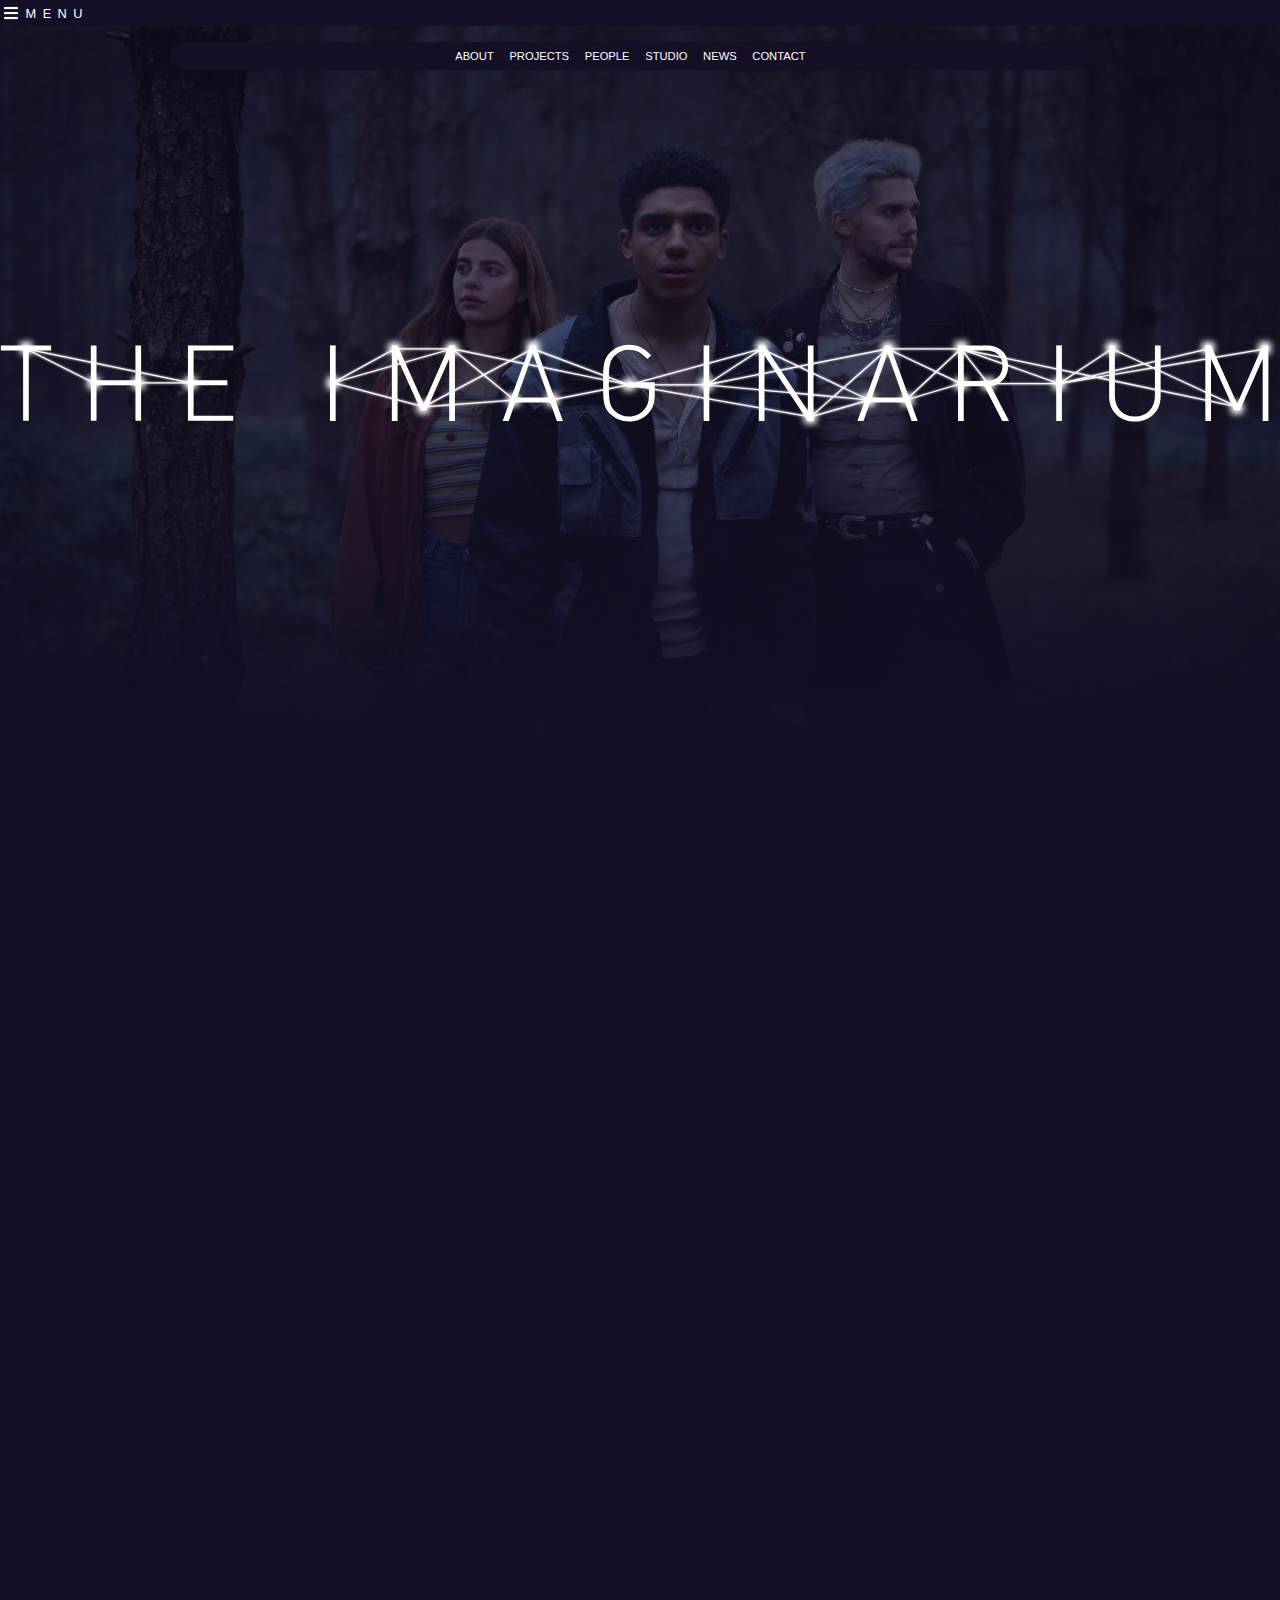
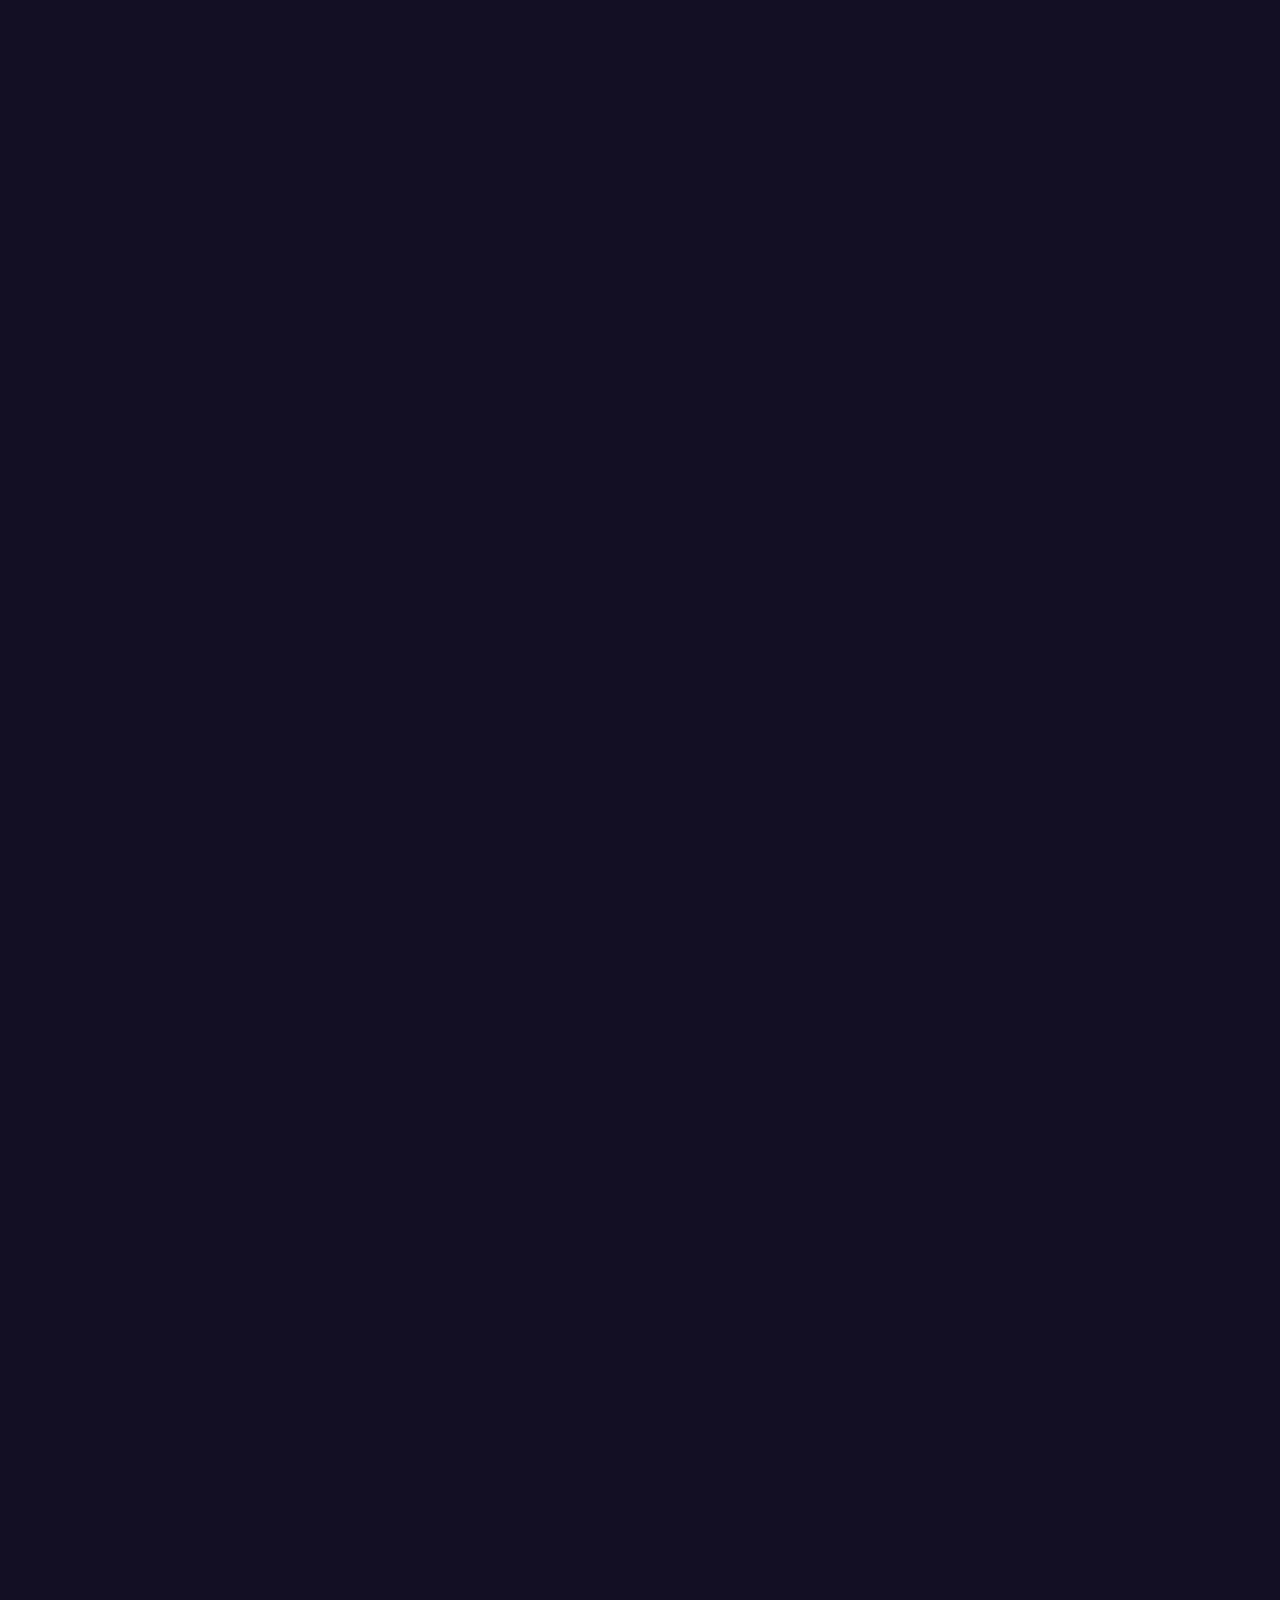
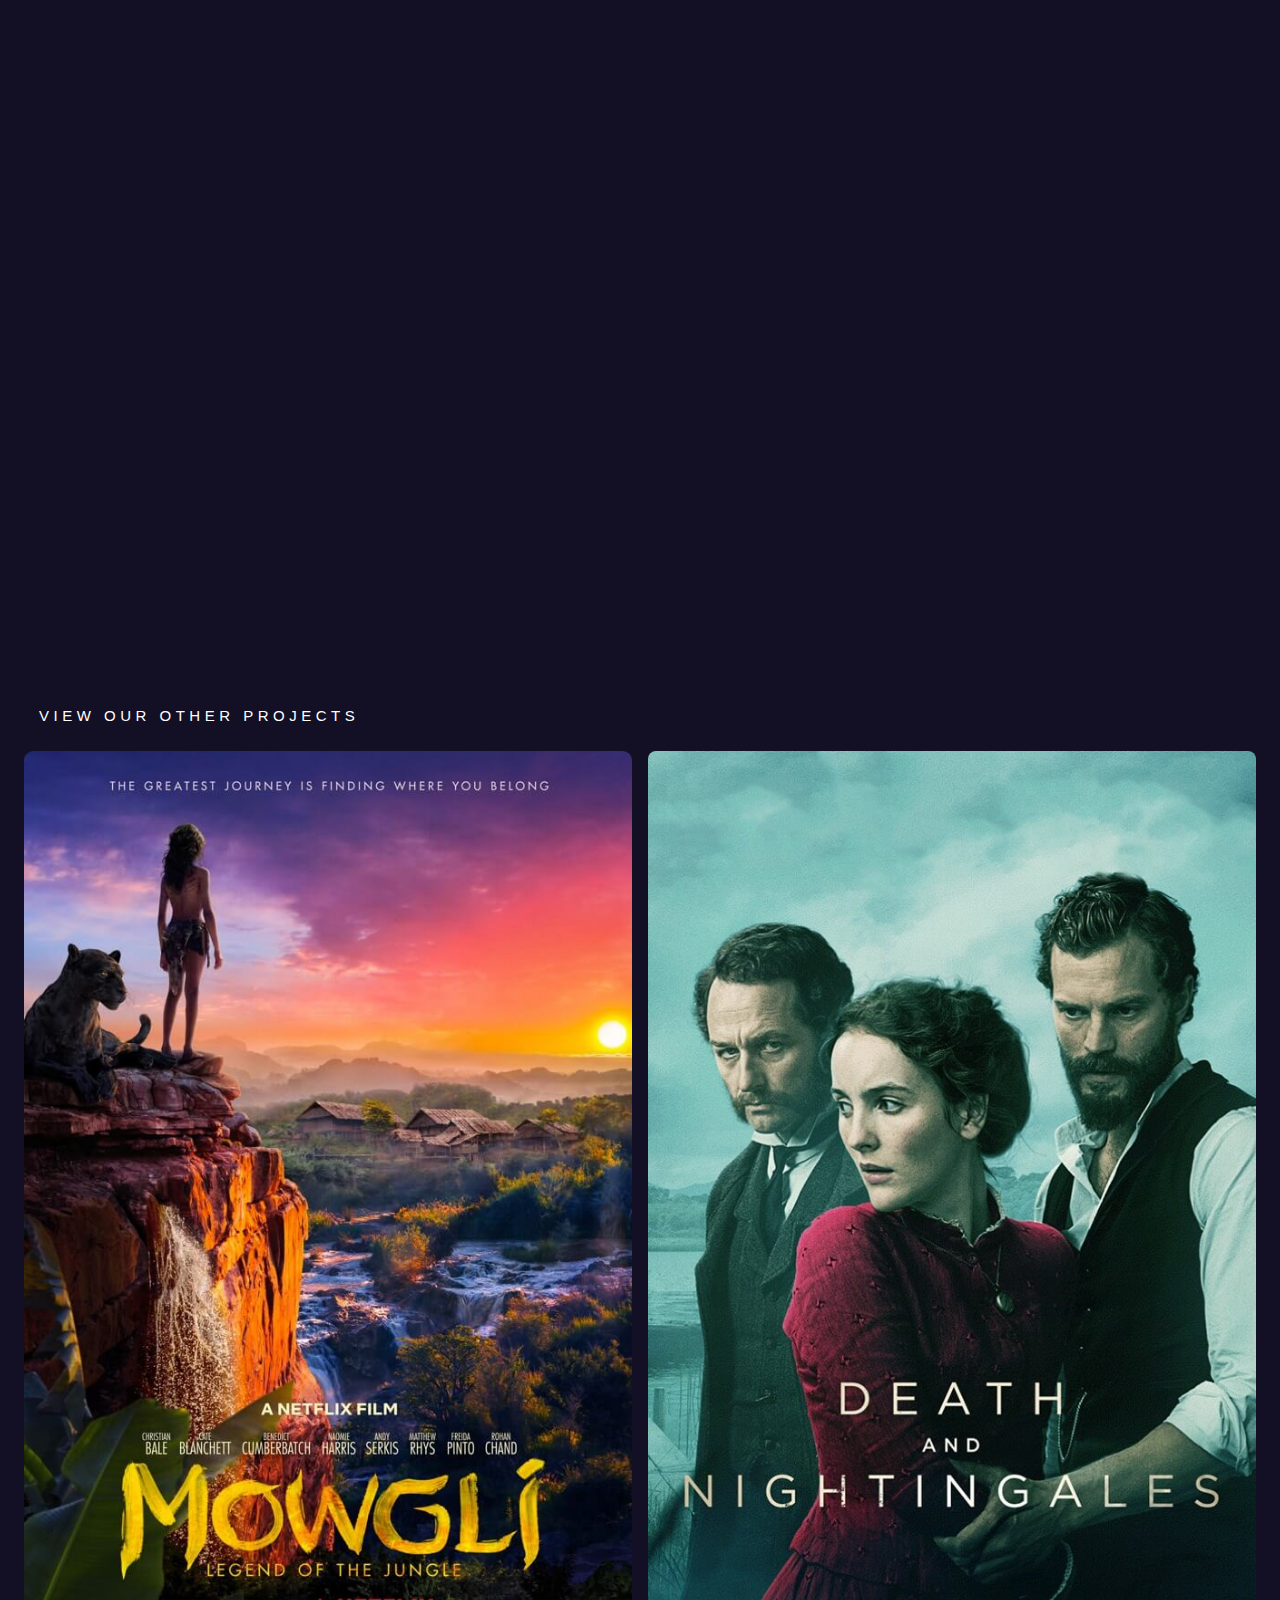
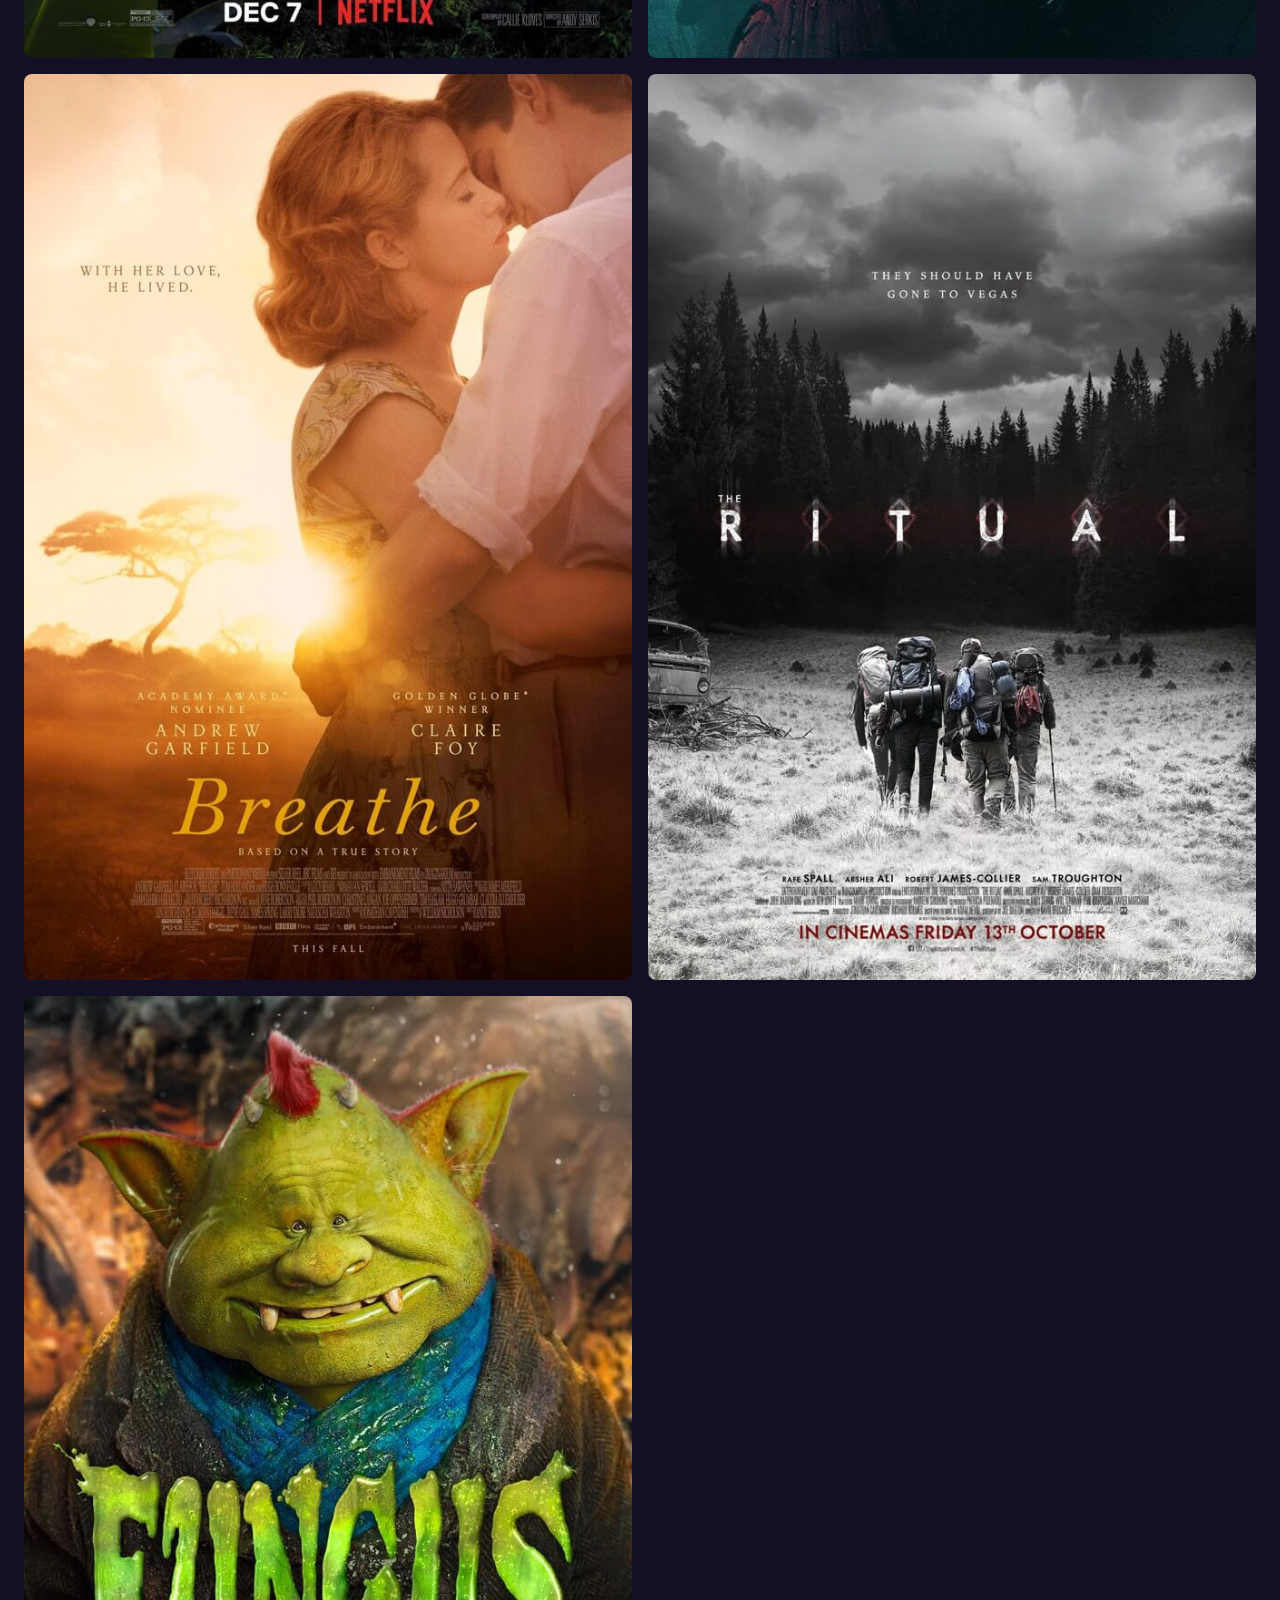
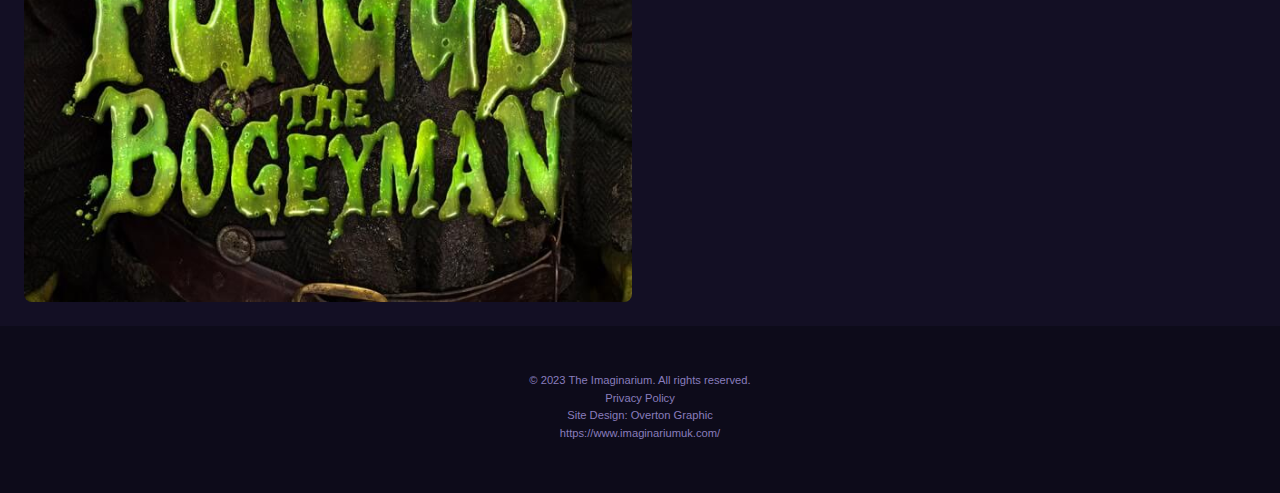
==== commit 07028ee3: "Add files via upload" ====
--- a/index.html
+++ b/index.html
@@ -27,13 +27,13 @@
                 <h1><img src="images/logo.svg" alt="Imaginarium"></h1>
         </section>
 
-        <section>
+        <section id="animated-section">
                 <h2>ABOUT US</h2>
                 <p>The Imaginarium was founded in 2011 by actor & director Andy Serkis and producer Jonathan Cavendish. Since its creation the company has produced a number of feature films and high-end television dramas.</p>
                 <a href="mowgli.html">Learn More →</a>
         </section>
 
-        <section>
+        <section id="animated-section1">
                 <img src="images/fox.png" alt="fox logo">
                 <time datetime="2023-05-17 20:02">NOVEMBER 17TH, 2023</time>
                 <h2>Next Goal Wins</h2>
@@ -42,7 +42,7 @@
                 <img src="images/carr.png" alt="car">
         </section>
 
-        <section>
+        <section id="animated-section2">
                 <img src="images/netflix.png" alt="netflix">
                 <p>LATEST RELEASE</p>
                 <h2>Half Bad: The Bastard Son & The Devil Himself</h2>
@@ -50,7 +50,7 @@
                 <a href="mowgli.html">View Project  →</a>
         </section>
 
-        <section>
+        <section id="animated-section3">
                 <img src="images/netflix.png" alt="netflix">
                 <p>LATEST RELEASE</p>
                 <h2>No One Gets Out Alive</h2>
--- a/style.css
+++ b/style.css
@@ -105,7 +105,6 @@
 header ul {
 	background-color: var(--achtergrond);
 	display: none;
-
 	position: absolute;
 	top: 100%;
 }
@@ -166,7 +165,13 @@
         margin-bottom: 1em;
         aspect-ratio: 16/9;
         padding: 2em;
-}
+        position: relative;
+        transform: translateY(150px);
+        opacity: 0;
+        transition: 2s all ease;
+}
+
+
 
 section:nth-of-type(2) h2{
         margin: 0%;
@@ -211,6 +216,10 @@
         background-attachment:scroll;
         margin-bottom: 1.5em;
         aspect-ratio: 16/9;
+        position: relative;
+        transform: translateY(150px);
+        opacity: 0;
+        transition: 2s all ease;
 }
 
 section:nth-of-type(3) img:nth-of-type(1){
@@ -298,6 +307,10 @@
         margin-bottom: 0.5em;
         aspect-ratio: 16/10;
         margin-bottom: 2em;
+        position: relative;
+        transform: translateY(150px);
+        opacity: 0;
+        transition: 2s all ease;
 }
 
 section:nth-of-type(4) img{
@@ -359,6 +372,10 @@
         background-attachment:scroll;
         margin-bottom: 1.5em;
         aspect-ratio: 16/9;
+        position: relative;
+        transform: translateY(150px);
+        opacity: 0;
+        transition: 2s all ease;
 }
 
 section:nth-of-type(5) img{
@@ -494,12 +511,19 @@
 }
 
 /*article2*/
-article:nth-of-type(2) h2{
-        font-size: 1.5em;
-        margin-left: 1em;
-        margin-right: 5em;
-        margin-bottom: 0.5em;
-}
+section:nth-of-type(2) {
+        background-image: linear-gradient(rgba(19, 15, 36, .3) 20%, #130f24 90%), url('images/mannen.jpg');
+        background-size: cover;
+        background-repeat: no-repeat;
+        background-attachment: scroll;
+        margin-bottom: 1em;
+        aspect-ratio: 16/9;
+        padding: 2em;
+        position: relative;
+        transform: translateY(150px);
+        opacity: 0;
+        transition: 2s all ease;
+    }
 
 article:nth-of-type(2) p:nth-of-type(1){
         margin-left: 1.7em;
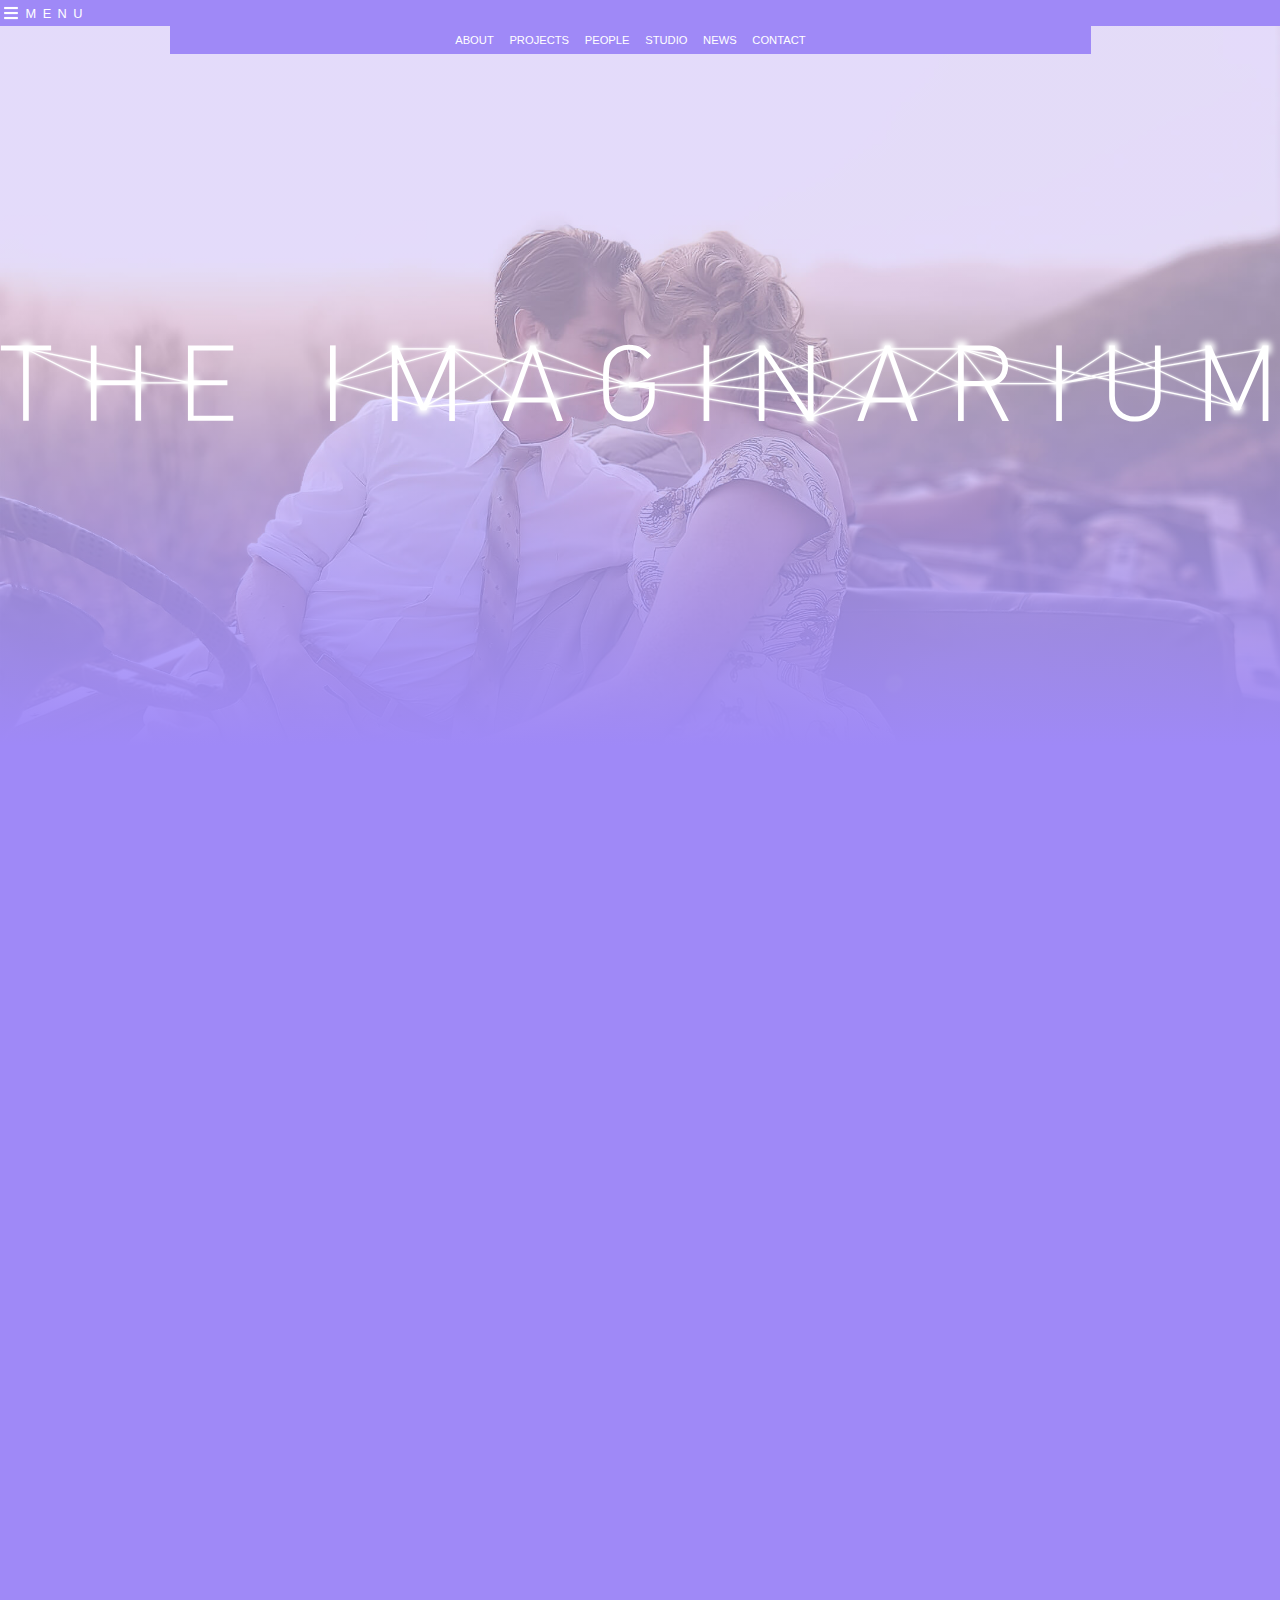
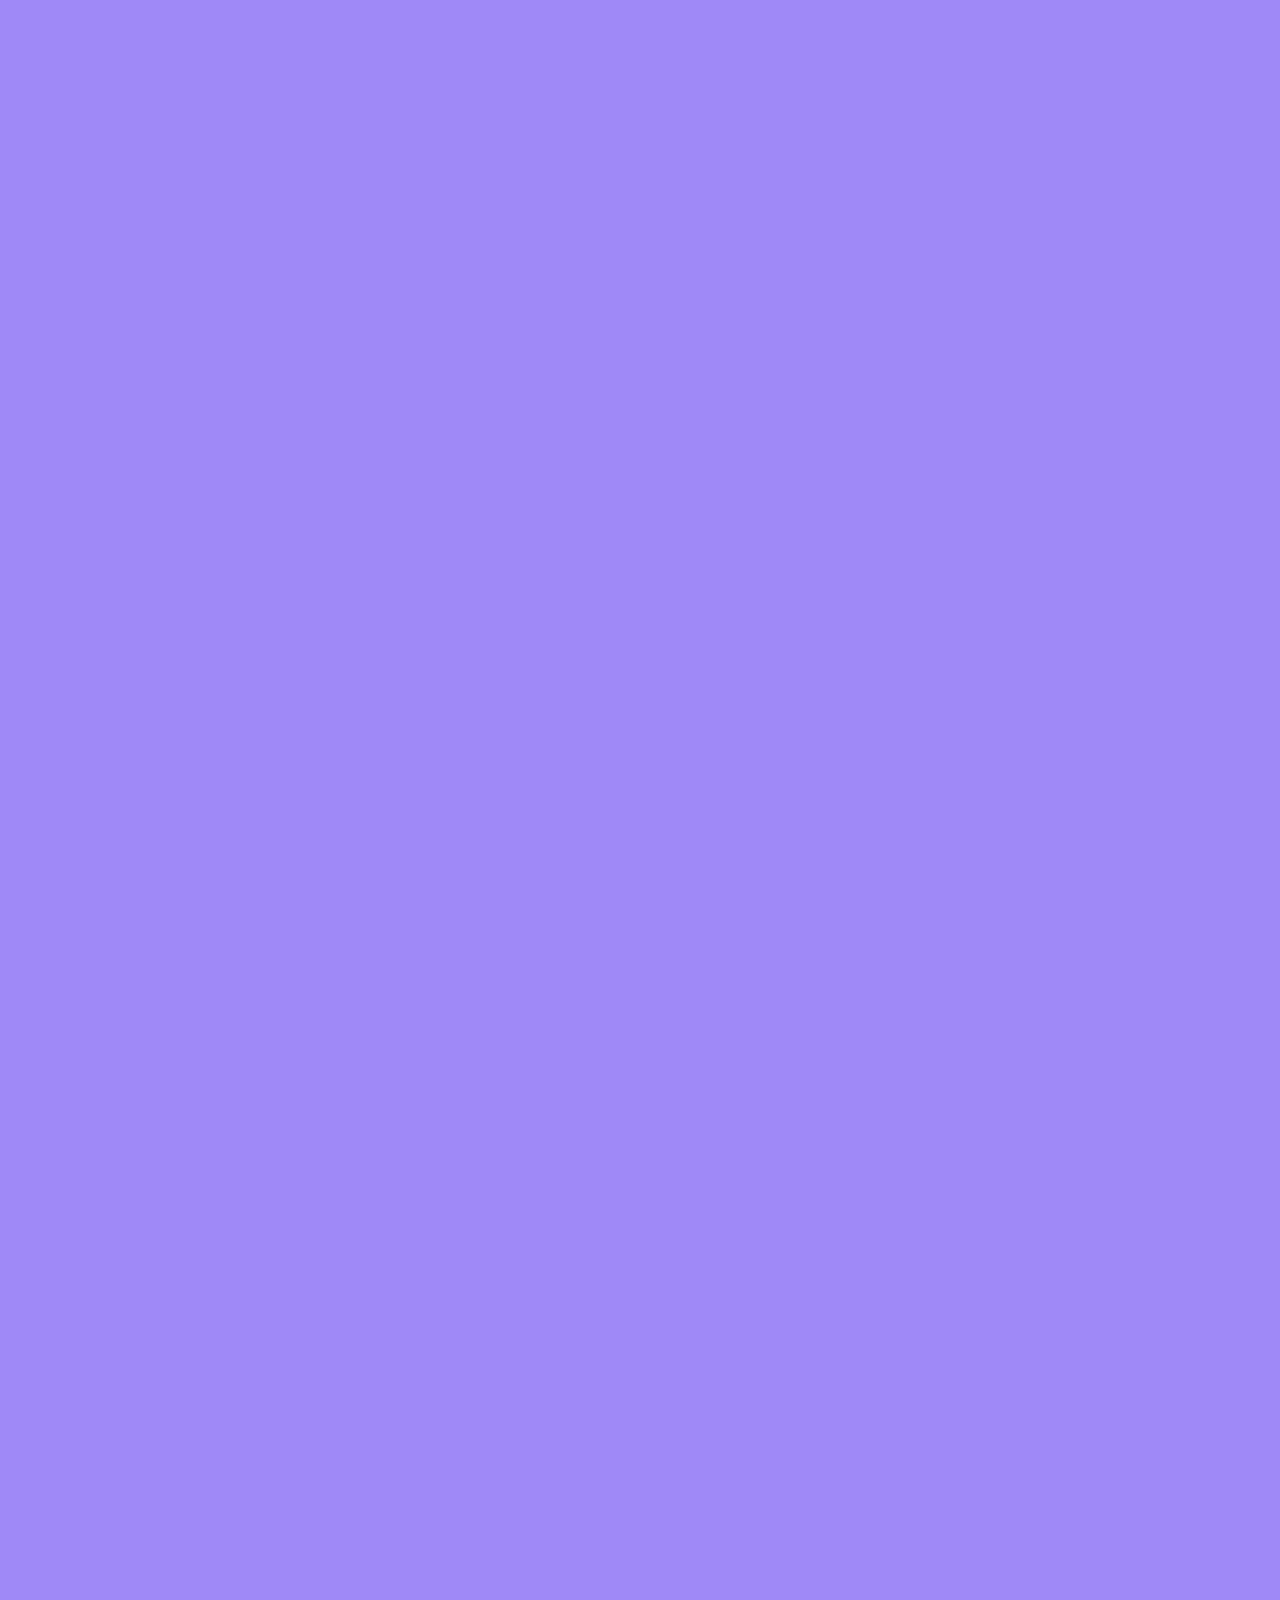
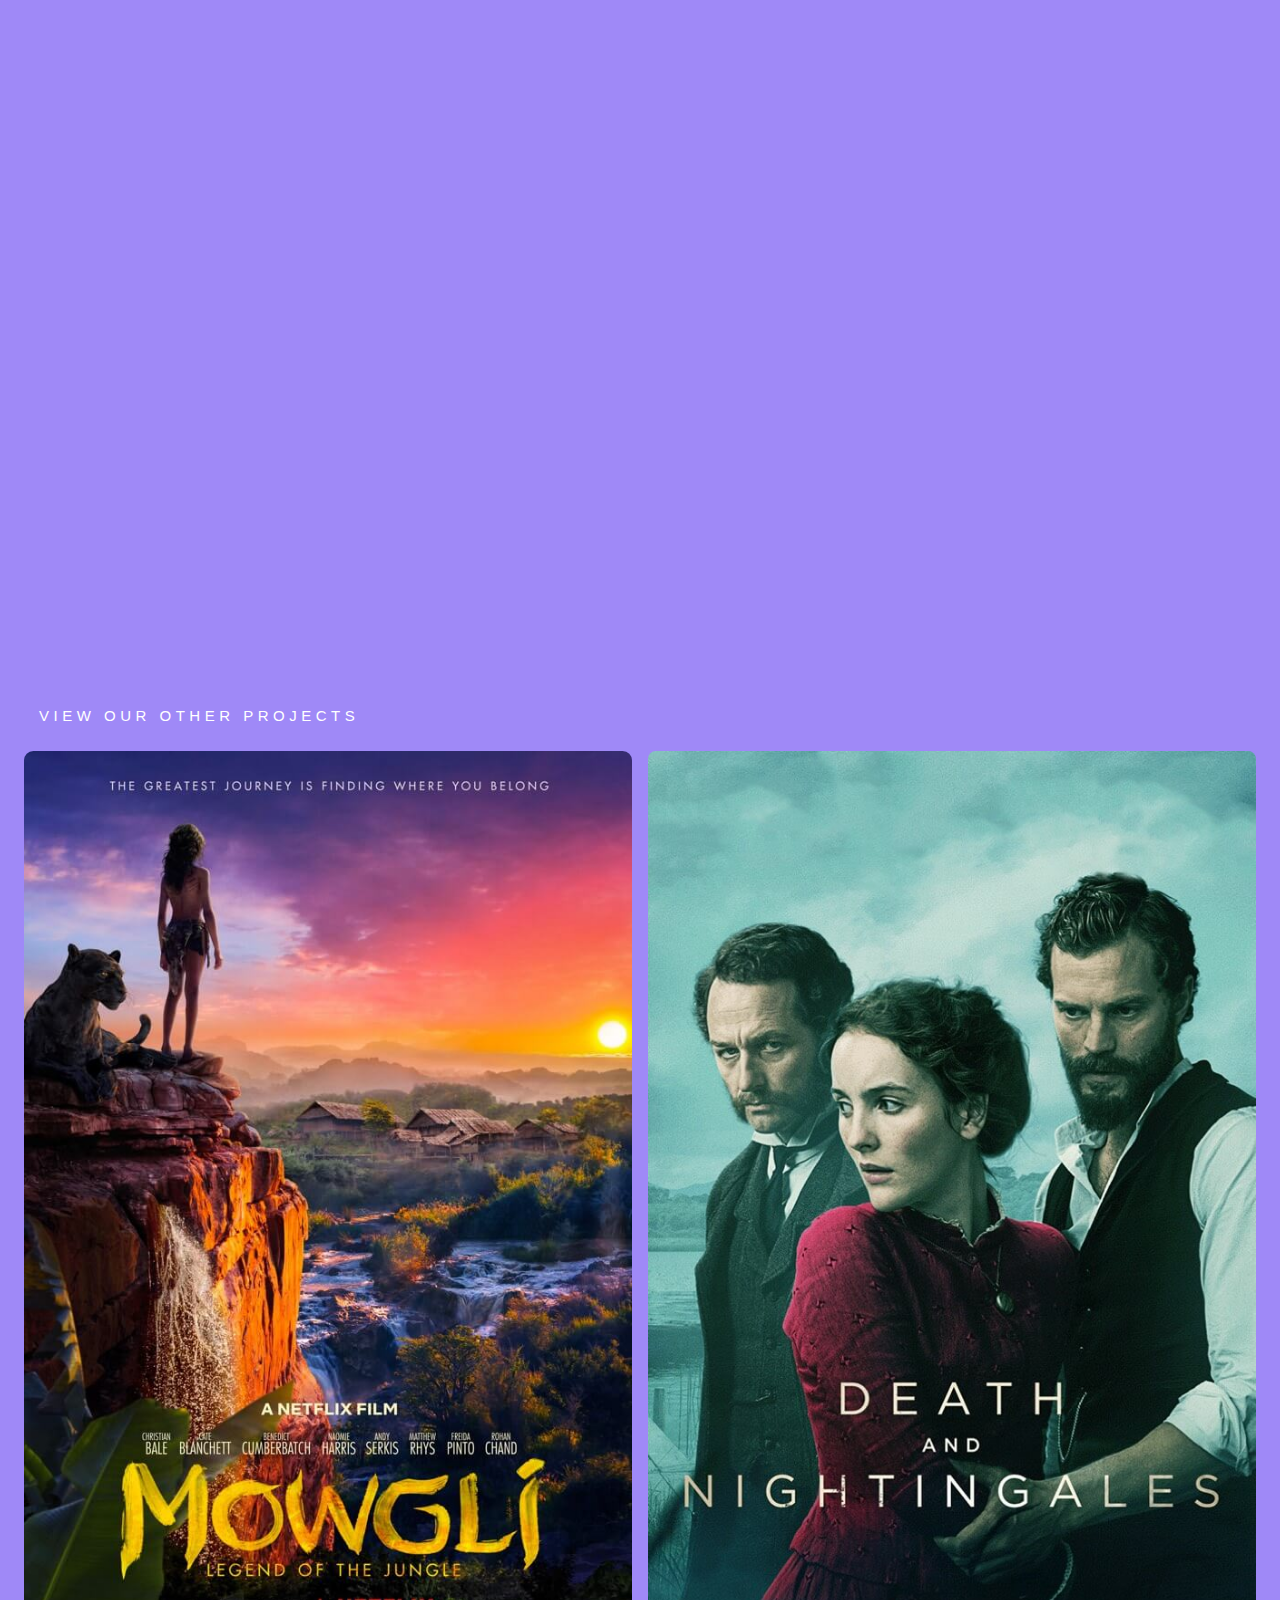
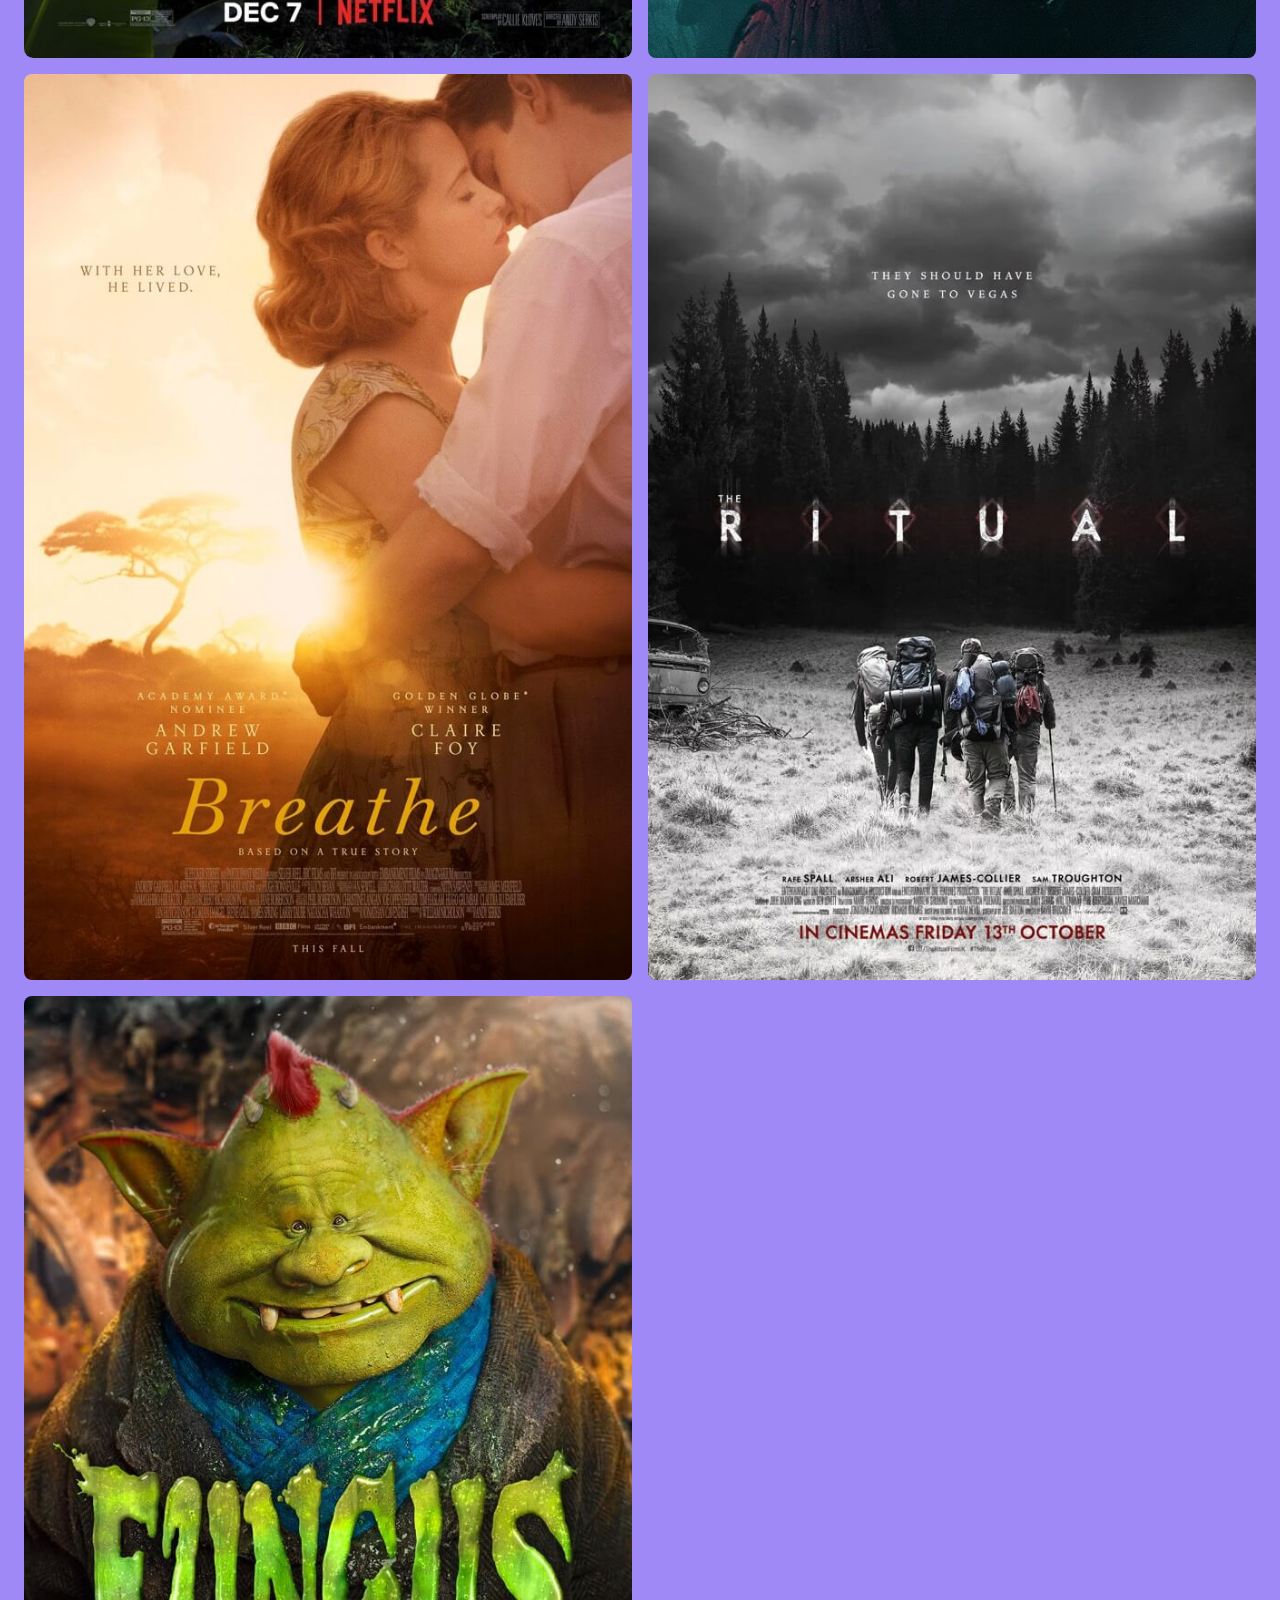
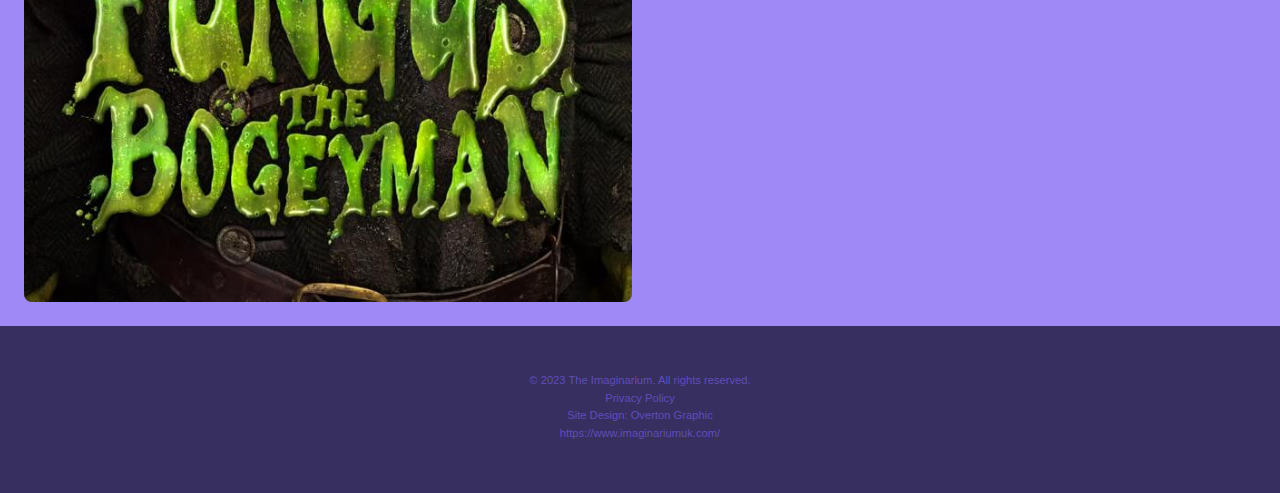
==== commit 1098402b: "Add files via upload" ====
--- a/index.html
+++ b/index.html
@@ -6,7 +6,8 @@
         <meta name="viewport" content="width=device-width, initial-scale=1.0">
         <link href="style.css" rel="stylesheet">
 </head>
-<body>
+
+<body id="home">
         <header>
                 <nav>
                         <button><img src="images/burger.png" alt="burgermenu"></button>
@@ -21,62 +22,63 @@
                         </ul>
                 </nav>
         </header>
-<main>
-    
-        <section>
-                <h1><img src="images/logo.svg" alt="Imaginarium"></h1>
-        </section>
 
-        <section id="animated-section">
-                <h2>ABOUT US</h2>
-                <p>The Imaginarium was founded in 2011 by actor & director Andy Serkis and producer Jonathan Cavendish. Since its creation the company has produced a number of feature films and high-end television dramas.</p>
-                <a href="mowgli.html">Learn More →</a>
-        </section>
+        <main>
+                <section>
+                        <h1><img src="images/logo.svg" alt="Imaginarium"></h1>
+                </section>
 
-        <section id="animated-section1">
-                <img src="images/fox.png" alt="fox logo">
-                <time datetime="2023-05-17 20:02">NOVEMBER 17TH, 2023</time>
-                <h2>Next Goal Wins</h2>
-                <p>Taika Waititi's Next Goal Wins is coming to cinemas worldwide in November - starring Michael Fassbender as a down-on-his-luck football coach tasked with improving the America Samoa football team as they try to transform from perennial losers into a FIFA World Cup-qualifying outfit.</p>
-                <a href="mowgli.html">View Project  →</a>
-                <img src="images/carr.png" alt="car">
-        </section>
+                <section id="animated-section">
+                        <h2>ABOUT US</h2>
+                        <p>The Imaginarium was founded in 2011 by actor & director Andy Serkis and producer Jonathan Cavendish. Since its creation the company has produced a number of feature films and high-end television dramas.</p>
+                        <a href="mowgli.html">Learn More →</a>
+                </section>
 
-        <section id="animated-section2">
-                <img src="images/netflix.png" alt="netflix">
-                <p>LATEST RELEASE</p>
-                <h2>Half Bad: The Bastard Son & The Devil Himself</h2>
-                <p>October 2022 saw the release of this magical rollercoaster-ride of a series about Nathan Byrne, the son of a notorious witch responsible for a deadly massacre, who tries to find his place in the world amongst two warring clans.</p>
-                <a href="mowgli.html">View Project  →</a>
-        </section>
+                <section id="animated-section1">
+                        <img src="images/fox.png" alt="fox logo">
+                        <time datetime="2023-05-17 20:02">NOVEMBER 17TH, 2023</time>
+                        <h2>Next Goal Wins</h2>
+                        <p>Taika Waititi's Next Goal Wins is coming to cinemas worldwide in November - starring Michael Fassbender as a down-on-his-luck football coach tasked with improving the America Samoa football team as they try to transform from perennial losers into a FIFA World Cup-qualifying outfit.</p>
+                        <a href="mowgli.html">View Project  →</a>
+                        <img src="images/carr.png" alt="car">
+                </section>
 
-        <section id="animated-section3">
-                <img src="images/netflix.png" alt="netflix">
-                <p>LATEST RELEASE</p>
-                <h2>No One Gets Out Alive</h2>
-                <p>The latest in the Imaginarium's horror catalogue, No One Gets Out Alive was released in 2021, directed by Santiago Menghini and starring Cristina Rodlo as Ambar, an immigrant in search of the American Dream who finds herself in a nightmare she can't escape.</p>
-                <a href="mowgli.html">View project  →</a>
-        </section>
+                <section id="animated-section2">
+                        <img src="images/netflix.png" alt="netflix">
+                        <p>LATEST RELEASE</p>
+                        <h2>Half Bad: The Bastard Son & The Devil Himself</h2>
+                        <p>October 2022 saw the release of this magical rollercoaster-ride of a series about Nathan Byrne, the son of a notorious witch responsible for a deadly massacre, who tries to find his place in the world amongst two warring clans.</p>
+                        <a href="mowgli.html">View Project  →</a>
+                </section>
 
-        <section>
-                <h3>VIEW OUR OTHER PROJECTS</h3>
-        </section>
+                <section id="animated-section3">
+                        <img src="images/netflix.png" alt="netflix">
+                        <p>LATEST RELEASE</p>
+                        <h2>No One Gets Out Alive</h2>
+                        <p>The latest in the Imaginarium's horror catalogue, No One Gets Out Alive was released in 2021, directed by Santiago Menghini and starring Cristina Rodlo as Ambar, an immigrant in search of the American Dream who finds herself in a nightmare she can't escape.</p>
+                        <a href="mowgli.html">View project  →</a>
+                </section>
 
-        <section>
-                <h3><a href="mowgli.html"><img src="images/poster3.jpg" alt="mowgli poster"></a></h3>
-                <a href="mowgli.html"><img src="images/poster8.jpg" alt="death and nightingales poster"></a>
-                <a href="mowgli.html"><img src="images/poster6.jpg" alt="breathe poster"></a>
-                <a href="mowgli.html"><img src="images/poster2.jpg" alt="the ritual poster"></a>
-                <a href="mowgli.html"><img src="images/poster7.jpg" alt="fungus the bogeyman poster"></a>
-        </section>
+                <section>
+                        <h3>VIEW OUR OTHER PROJECTS</h3>
+                </section>
 
-</main>
+                <section>
+                        <h3><a href="mowgli.html"><img src="images/poster3.jpg" alt="mowgli poster"></a></h3>
+                        <a href="mowgli.html"><img src="images/poster8.jpg" alt="death and nightingales poster"></a>
+                        <a href="mowgli.html"><img src="images/poster6.jpg" alt="breathe poster"></a>
+                        <a href="mowgli.html"><img src="images/poster2.jpg" alt="the ritual poster"></a>
+                        <a href="mowgli.html"><img src="images/poster7.jpg" alt="fungus the bogeyman poster"></a>
+                </section>
+        </main>
+
         <footer>
                 <p>© 2023 The Imaginarium. All rights reserved.</p>
                 <p>Privacy Policy</p>
                 <p>Site Design: Overton Graphic</p>
                 <p>https://www.imaginariumuk.com/</p>
         </footer>
+
 <script src="script.js"></script>
 </body>
 </html>--- a/style.css
+++ b/style.css
@@ -2,163 +2,168 @@
 /*algemeen*/
 * {
         box-sizing: border-box;
-        margin: 0;
-}
+        margin: 0;}
 
 img{
         width: 100%;
-        height: 100%;
-}
-
-p{
-        font-weight: lighter;
-}
-
-h1{
-        font-weight: lighter;
-}
-
-h2{
-        font-weight: lighter;
-}
-
-
+        height: 100%;}
+
+p, h1, h2{
+        font-weight: lighter;}
 
 /*kleuren*/
 :root{
-        --achtergrond:#130f24; /*achtergrond kleur*/
+        --achtergrond:#9f89f7; /*achtergrond kleur*/
         --text: #ffffff; /*text kleur*/
-        --knop: #897dbd; /*knop en hover kleur*/
-        --footer: #0D0B1A; /*footer kleur*/
-        --extra: #bab4d0; /*extra styling kleur*/
-}
+        --knop: #614cbd; /*knop en hover kleur*/
+        --footer: #362f60; /*footer kleur*/
+        --extra: #291d55; /*extra styling kleur*/}
 
 @media (prefers-color-scheme: dark){
         :root {
-                --text: #897dbd; /*text kleur*/
-                --knop: #352386; /*knop en hover kleur*/
-                --extra: #5640a5; /*extra styling kleur*/
-        }
-}
+                --achtergrond:#130f24; /*achtergrond kleur*/
+                --text: #ffffff; /*text kleur*/
+                --knop: #897dbd; /*knop en hover kleur*/
+                --footer: #0D0B1A; /*footer kleur*/
+                --extra: #bab4d0; /*extra styling kleur*/}}
 
 body{
         background-color:var(--achtergrond);
         color: var(--text);
         font-family: sans-serif;
-        overflow-x: hidden;
-}
+        overflow-x: hidden;}
 
 /* menu */
 nav{
-        padding: 0.2em;
-}
+        padding: 0.2em;}
 
 nav img{
         width: 1em;
-        margin-right: 0.4em;
-}
+        margin-right: 0.4em;}
 
 nav button{
-        all: unset;
-}
+        all: unset;}
 
 nav p{
         letter-spacing: 0.5em;
         font-size: 0.8em;
         font-weight: lighter;
-        margin-top: 0.2em;
-}
+        margin-top: 0.2em;}
 
 
 ul{ 
         list-style-type: none;
         display: flex;
         width: 100%;
-        justify-content: end;
-
-}
+        justify-content: end;}
 
 li{
         margin: 0.7em;
-        font-size: 0.7em;
-}
+        font-size: 0.7em;}
 
 ul li a{
         color: var(--text);
         text-decoration: none;
-        border-radius: 0.2em;
-
-}
+        border-radius: 0.2em;}
 
 ul li a:hover {
         color: var(--knop);
         cursor: pointer;
-        text-decoration: underline;
-}
+        text-decoration: underline;}
 
 header nav {
 	background-color: var(--achtergrond);
 	display: flex;
-	position: relative;
-}
+	position: relative;}
 
 header ul {
 	background-color: var(--achtergrond);
 	display: none;
 	position: absolute;
-	top: 100%;
-}
+	top: 100%;}
 
 header ul.open {
-	display: block;
-}
+	display: block;}
+
+/*responsive menu medium beeld*/
+@media screen and (width>70em) {
+	header ul {
+		display: flex;
+		text-align: center;
+		width: 72%;
+		align-items: center;
+		margin-left: 13%;
+		padding-left: 0;
+		justify-content: center;}}
 
 /*footer*/
 footer{
         color: var(--knop);
         text-align: center;
         background-color: var(--footer);
-        padding: 3em;
-}
+        padding: 3em;}
 
 footer p{
         margin-bottom: 0.5em;
-        font-size: 0.7em;
-}
-
+        font-size: 0.7em;}
+
+/*animaties*/
+@keyframes logo-animation{
+        0% {
+                transform: scale(0.8);
+		opacity: 0;}
+
+	100% {
+                transform: scale(1);
+		opacity: 1;}}
+
+@keyframes car-animation{
+        0%{
+                transform: translateX(0);   
+        }
+        100%{
+                transform: translateX(200px);}}
+
+
+@keyframes foto-animatie{
+        0% {
+                transform: rotate(0deg);}
+
+        30% {
+                transform: rotate(20deg);}
+
+        60% {
+                transform: rotate(0deg);}
+
+        80% {
+                transform: rotate(-20deg);}
+
+
+        100% {
+                transform: rotate(0deg);}}
+
+/************/
 /*homepagina*/
+/************/
+
 /*section1*/
-section:nth-of-type(1){
-        background-image: linear-gradient(to bottom, rgba(19, 15, 36, .6)47%,#130f24), url('images/heks.jpg');
+#home section:nth-of-type(1){
+        background-image: linear-gradient(to bottom, rgba(210, 199, 255, 0.6)47%,var(--achtergrond)), url('images/kiss.jpg');
         background-size: cover;
         background-repeat:no-repeat;
         background-attachment:scroll;
         margin-bottom: 1.9em;
         aspect-ratio: 16/9;  
         display: flex;
+        align-items: center;}
+
+#home section:nth-of-type(1) img{
         align-items: center;
-}
-
-section:nth-of-type(1) img{
-        align-items: center;
-        animation: 1.5s ease-out 0s 1 logo-animation;
-}
-
-@keyframes logo-animation{
-        0% {
-                transform: scale(0.8);
-		opacity: 0;
-	}
-
-	100% {
-                transform: scale(1);
-		opacity: 1;
-        }          
-}
+        animation: 1.5s ease-out 0s 1 logo-animation;}
 
 /*section2*/
-section:nth-of-type(2){
-        background-image: linear-gradient(rgba(19, 15, 36, .3) 20%, #130f24 90%), url('images/mannen.jpg');
+#home section:nth-of-type(2){
+        background-image: linear-gradient(rgba(19, 15, 36, .3) 20%, var(--achtergrond) 90%), url('images/mannen.jpg');
         background-size: cover;
         background-repeat:no-repeat;
         background-attachment:scroll;
@@ -168,29 +173,24 @@
         position: relative;
         transform: translateY(150px);
         opacity: 0;
-        transition: 2s all ease;
-}
-
-
-
-section:nth-of-type(2) h2{
+        transition: 2s all ease;}
+
+#home section:nth-of-type(2) h2{
         margin: 0%;
         margin-bottom: 2em;
         margin-left: 1em;
         margin-top: 2em;
         letter-spacing: 0.3em;
-        font-size: 14px;
-}
-
-section:nth-of-type(2) p{
+        font-size: 14px;}
+
+#home section:nth-of-type(2) p{
         line-height: 1.5em;
         margin: 0%;
         margin-left: 1em;
         font-size: 15px;
-        margin-bottom: 1.5em;
-}
-
-section:nth-of-type(2) a{
+        margin-bottom: 1.5em;}
+
+#home section:nth-of-type(2) a{
         text-decoration: none;
         margin: 0%;
         font-size: 14px;
@@ -198,19 +198,17 @@
         margin-left: 1em;
         background-color: var(--knop);
         padding: 0.5em;
-        border-radius: 2px;
-}
-
-section:nth-of-type(2) a:hover{
+        border-radius: 2px;}
+
+#home section:nth-of-type(2) a:hover{
         color: var(--achtergrond);
         cursor: pointer;
         text-decoration: underline;
-        box-shadow: 0 12px 16px 0 rgba(0,0,0,0.24), 0 17px 50px 0 rgba(0,0,0,0.19);
-}
+        box-shadow: 0 12px 16px 0 rgba(0,0,0,0.24), 0 17px 50px 0 rgba(0,0,0,0.19);}
 
 /*section3*/
-section:nth-of-type(3){
-        background-image: linear-gradient(rgba(19, 15, 36, .3) 20%, #130f24 90%), url('images/achtergrond2.jpg');
+#home section:nth-of-type(3){
+        background-image: linear-gradient(rgba(19, 15, 36, .3) 20%, var(--achtergrond) 90%), url('images/achtergrond2.jpg');
         background-size: cover;
         background-repeat:no-repeat;
         background-attachment:scroll;
@@ -219,45 +217,40 @@
         position: relative;
         transform: translateY(150px);
         opacity: 0;
-        transition: 2s all ease;
-}
-
-section:nth-of-type(3) img:nth-of-type(1){
+        transition: 2s all ease;}
+
+#home section:nth-of-type(3) img:nth-of-type(1){
         width: 20%;
         height: 13%;
         margin: 0;
         margin-left: 3em;
         margin-right: 40em;
         margin-top: 10%;
-        margin-bottom: 1em;
-}
-
-section:nth-of-type(3) time{
+        margin-bottom: 1em;}
+
+#home section:nth-of-type(3) time{
         margin: 0%;
         margin-bottom: 1.5em;
         letter-spacing: 0.5em;
         font-size: 0.7em;
-        margin-left: 4em;
-}
-
-section:nth-of-type(3) h2{
+        margin-left: 4em;}
+
+#home section:nth-of-type(3) h2{
         margin: 0%;
         margin-left: 1.5em;
         margin-bottom: 5%;
         font-size: 30px;
-        margin-top: 0.5em;
-}
-
-section:nth-of-type(3) p:nth-of-type(1){
+        margin-top: 0.5em;}
+
+#home section:nth-of-type(3) p:nth-of-type(1){
         margin: 0%;
         margin-bottom: 8%;
         margin-left: 3em;
         font-size: 15px;
         margin-right: 2em;
-        line-height: 1.5em;
-}
-
-section:nth-of-type(3) a{
+        line-height: 1.5em;}
+
+#home section:nth-of-type(3) a{
         text-decoration: none;
         margin: 0%;
         font-size: 14px;
@@ -265,42 +258,28 @@
         margin-left: 3em;
         background-color: var(--knop);
         padding: 0.5em;
-        border-radius: 2px;
-}
-
-section:nth-of-type(3) a:hover{
+        border-radius: 2px;}
+
+#home section:nth-of-type(3) a:hover{
         color: var(--achtergrond);
         cursor: pointer;
         text-decoration: underline;
-        box-shadow: 0 12px 16px 0 rgba(0,0,0,0.24), 0 17px 50px 0 rgba(0,0,0,0.19);
-}
-
-section:nth-of-type(3) img:nth-of-type(2){
+        box-shadow: 0 12px 16px 0 rgba(0,0,0,0.24), 0 17px 50px 0 rgba(0,0,0,0.19);}
+
+#home section:nth-of-type(3) img:nth-of-type(2){
         width: 100%;
         height: 30%;
-        margin-top: 1em;
-}
-
-
-@keyframes car-animation{
-        0%{
-                transform: translateX(0);   
-        }
-        100%{
-                transform: translateX(200px);
-        }
-}
-
-section:nth-of-type(3) img:hover:nth-of-type(2){
+        margin-top: 1em;}
+
+#home section:nth-of-type(3) img:hover:nth-of-type(2){
       animation-name: car-animation;
       animation-duration: 10s;
       animation-fill-mode: forwards;
-      transition:.5s ease-in-out;
-}
+      transition:.5s ease-in-out;}
 
 /*section4*/
-section:nth-of-type(4){
-        background-image: linear-gradient(rgba(19, 15, 36, .3) 20%, #130f24 90%), url('images/achtergrond1.jpg');
+#home section:nth-of-type(4){
+        background-image: linear-gradient(rgba(19, 15, 36, .3) 20%, var(--achtergrond) 90%), url('images/achtergrond1.jpg');
         background-size: cover;
         background-repeat:no-repeat;
         background-attachment:scroll;
@@ -310,43 +289,38 @@
         position: relative;
         transform: translateY(150px);
         opacity: 0;
-        transition: 2s all ease;
-}
-
-section:nth-of-type(4) img{
+        transition: 2s all ease;}
+
+#home section:nth-of-type(4) img{
         width: 17%;
         height: 10%;
         margin-left: 2.5em;
-        margin-top: 1em;
-}
-
-section:nth-of-type(4) p:nth-of-type(1){
+        margin-top: 1em;}
+
+#home section:nth-of-type(4) p:nth-of-type(1){
         margin: 0%;
         margin-bottom: 1.5em;
         margin-left: 3.3em;
         letter-spacing: 0.5em;
         font-size: 0.7em;
-        margin-top: 2em;
-}
-
-section:nth-of-type(4) h2{
+        margin-top: 2em;}
+
+#home section:nth-of-type(4) h2{
         margin: 0%;
         margin-left: 1.5em;
         margin-bottom: 5%;
         font-size: 25px;
-        margin-right: 2em;
-}
-
-section:nth-of-type(4) p{
+        margin-right: 2em;}
+
+#home section:nth-of-type(4) p{
         margin: 0%;
         margin-bottom: 5%;
         margin-left: 2.5em;
         font-size: 15px;
         margin-right: 3em;
-        line-height: 1.5em;
-}
-
-section:nth-of-type(4) a{
+        line-height: 1.5em;}
+
+#home section:nth-of-type(4) a{
         text-decoration: none;
         margin: 0%;
         font-size: 15px;
@@ -354,19 +328,17 @@
         background-color: var(--knop);
         padding: 0.4em;
         border-radius: 2px;
-        margin-left: 2.3em;
-}
-
-section:nth-of-type(4) a:hover{
+        margin-left: 2.3em;}
+
+#home section:nth-of-type(4) a:hover{
         color: var(--achtergrond);
         cursor: pointer;
         text-decoration: underline;
-        box-shadow: 0 12px 16px 0 rgba(0,0,0,0.24), 0 17px 50px 0 rgba(0,0,0,0.19);
-}
+        box-shadow: 0 12px 16px 0 rgba(0,0,0,0.24), 0 17px 50px 0 rgba(0,0,0,0.19);}
 
 /*section5*/
-section:nth-of-type(5){
-        background-image: linear-gradient(rgba(19, 15, 36, .3) 20%, #130f24 90%), url('images/achtergrond3.jpg');
+#home section:nth-of-type(5){
+        background-image: linear-gradient(rgba(19, 15, 36, .3) 20%, var(--achtergrond) 90%), url('images/achtergrond3.jpg');
         background-size: cover;
         background-repeat:no-repeat;
         background-attachment:scroll;
@@ -375,42 +347,37 @@
         position: relative;
         transform: translateY(150px);
         opacity: 0;
-        transition: 2s all ease;
-}
-
-section:nth-of-type(5) img{
+        transition: 2s all ease;}
+
+#home section:nth-of-type(5) img{
         width: 17%;
         height: 10%;
         margin-left: 2.5em;
         margin-top: 10%;
-        margin-bottom: 1em;
-}
-
-section:nth-of-type(5) p:nth-of-type(1){
+        margin-bottom: 1em;}
+
+#home section:nth-of-type(5) p:nth-of-type(1){
         margin: 0%;
         margin-bottom: 1.5em;
         margin-left: 3.3em;
         letter-spacing: 0.5em;
-        font-size: 0.7em;
-}
-
-section:nth-of-type(5) h2{
+        font-size: 0.7em;}
+
+#home section:nth-of-type(5) h2{
         margin: 0%;
         margin-left: 1.2em;
         margin-bottom: 5%;
-        font-size: 30px;
-}
-
-section:nth-of-type(5) p{
+        font-size: 30px;}
+
+#home section:nth-of-type(5) p{
         margin: 0%;
         margin-bottom: 8%;
         margin-left: 2.5em;
         font-size: 15px;
         margin-right: 2.5em;
-        line-height: 1.5em;
-}
-
-section:nth-of-type(5) a{
+        line-height: 1.5em;}
+
+#home section:nth-of-type(5) a{
         text-decoration: none;
         margin: 0%;
         font-size: 15px;
@@ -418,18 +385,16 @@
         margin-left: 2.5em;
         background-color: var(--knop);
         padding: 0.5em;
-        border-radius: 2px;
-}
-
-section:nth-of-type(5) a:hover{
+        border-radius: 2px;}
+
+#home section:nth-of-type(5) a:hover{
         color:var(--achtergrond);
         cursor: pointer;
         text-decoration: underline;
-        box-shadow: 0 12px 16px 0 rgba(0,0,0,0.24), 0 17px 50px 0 rgba(0,0,0,0.19);
-}
+        box-shadow: 0 12px 16px 0 rgba(0,0,0,0.24), 0 17px 50px 0 rgba(0,0,0,0.19);}
 
 /*section6*/
-section:nth-of-type(6) h3{
+#home section:nth-of-type(6) h3{
         letter-spacing: 0.3em;
         margin: 0%;
         font-size: 15px;
@@ -437,162 +402,98 @@
         font-weight: lighter;
         margin-top: 4em;
         margin-right: 5em;
-        line-height: 1.5em;
-}
+        line-height: 1.5em;}
 
 /*section7*/
 section:nth-of-type(7){
         display: grid;
         grid-template-columns: 2fr 2fr;
         gap: 1em;
-        margin: 1.5em;
-}
+        margin: 1.5em;}
 
 section:nth-of-type(7) img {
         border-radius: 0.5em;
-        transition: transform 0.3s ease;
-}
+        transition: transform 0.3s ease;}
     
 section:nth-of-type(7) img:hover {
-        transform: scale(1.1);
-}
+        transform: scale(1.1);}
+
 
 /*tweede pagina*/
-/*article1*/
-article:nth-of-type(1) h1{
-        background-image: linear-gradient(rgba(19, 15, 36, .3) 20%, #130f24 90%), url('images/beer.jpg');
+/*section1*/
+#detail section:nth-of-type(1) h1{
+        background-image: linear-gradient(rgba(19, 15, 36, .3) 20%, var(--achtergrond) 90%), url('images/beer.jpg');
         background-size: cover;
         background-repeat:no-repeat;
         background-attachment:scroll;
         margin-bottom: 1.5em;
         aspect-ratio: 16/9;
         display: flex;
-        justify-content: center;
-}
-
-
-article:nth-of-type(1) img{
+        justify-content: center;}
+
+
+#detail section:nth-of-type(1) img{
         border-radius: 0.5em;
         margin-top: 2.5em;
         width: 50%;
-        height: 110%;
-}
-
-@keyframes foto-animatie{
-        0% {
-                transform: rotate(0deg);
-        }
-
-        30% {
-                transform: rotate(20deg);
-        }
-
-        60% {
-                transform: rotate(0deg);
-        }
-
-        80% {
-                transform: rotate(-20deg);
-        }
-
-
-        100% {
-                transform: rotate(0deg);
-        }
-
-}
-
-
-article:nth-of-type(1) img:hover{
+        height: 110%;}
+
+
+#detail section:nth-of-type(1) img:hover{
         animation-name: foto-animatie;
         animation-duration: 4s;
         animation-fill-mode: forwards;
-        transition:.5s ease-in-out;
+        transition:.5s ease-in-out;}
+
+/*article1*/
+article h2{
+        margin-left: 1em;
+        margin-right: 2em;
 }
 
-/*article2*/
-section:nth-of-type(2) {
-        background-image: linear-gradient(rgba(19, 15, 36, .3) 20%, #130f24 90%), url('images/mannen.jpg');
-        background-size: cover;
-        background-repeat: no-repeat;
-        background-attachment: scroll;
-        margin-bottom: 1em;
-        aspect-ratio: 16/9;
-        padding: 2em;
-        position: relative;
-        transform: translateY(150px);
-        opacity: 0;
-        transition: 2s all ease;
-    }
-
-article:nth-of-type(2) p:nth-of-type(1){
-        margin-left: 1.7em;
-        margin-bottom: 2.5em;
-}
-
-article:nth-of-type(2) p:nth-of-type(2){
+article p{
         margin-left: 1.7em;
         margin-bottom: 2.5em;
         margin-right: 2em;
         line-height: 1.7em;
-        font-size: 16px;
-}
-
-article:nth-of-type(2) p:nth-of-type(3){
-        margin-left: 1.7em;
-        margin-bottom: 2.5em;
-        margin-right: 2em;
-        line-height: 1.7em;
-        font-size: 16px;
-}
-
-article:nth-of-type(2) p:nth-of-type(4){
-        margin-left: 1.7em;
-        margin-right: 2em;
-        line-height: 1.7em;
-        font-size: 16px;
-}
-
-article:nth-of-type(2) p:nth-of-type(4) a{
+        font-size: 16px;}
+
+
+article p:nth-of-type(4) a{
         color:var(--knop);
         text-decoration: none;
-        font-weight: 530;
-}
-
-article:nth-of-type(2) p:nth-of-type(4) a:hover{
+        font-weight: 530;}
+
+article p:nth-of-type(4) a:hover{
         color:var(--text);
-        text-decoration: underline;
-}
-
-/*article3*/
-article:nth-of-type(3) h2{
+        text-decoration: underline;}
+
+/*section2*/
+#detail section:nth-of-type(2) h2{
         margin-left: 2em;
         letter-spacing: 0.4em;
         font-size: 14px;
         font-weight: lighter;
         line-height: 1.5em;
         margin-top: 2em;
-        margin-bottom: 2em;
-}
-
-/*article4*/
-article:nth-of-type(4) h3{
+        margin-bottom: 2em;}
+
+/*section3*/
+#detail section:nth-of-type(3) h3{
         margin-left: 1.5em;
         color:var(--extra);
         font-size: 1em;
         font-weight: lighter;
-        margin-bottom: 0.3em;
-}
-
-article:nth-of-type(4) p{
+        margin-bottom: 0.3em;}
+
+#detail section:nth-of-type(3) p{
         margin-left: 1.7em;
         font-size: 0.9em;
         font-weight: lighter;
         margin-bottom: 1.5em;
-        margin-right: 2em;
-}
-
-/*article 5*/
+        margin-right: 2em;}
+
+/*section 4*/
 h4{
         margin-left: 2em;
         letter-spacing: 0.4em;
@@ -600,8 +501,7 @@
         font-weight: lighter;
         line-height: 1.5em;
         margin-top: 3em;
-        margin-bottom: 2em;
-}
+        margin-bottom: 2em;}
 
 video {
         display: flex;
@@ -609,69 +509,39 @@
         margin: 0.8em;
         width: 90%;
         max-height: 30em;
-        margin-left: 5%;
-    
-}
-
-article:nth-of-type(5) h4{
-        display:none;
-}
-
-/*article6*/
-article:nth-of-type(6){ 
+        margin-left: 5%;}
+
+#detail section:nth-of-type(4) h4{
+        display:none;}
+
+/*section5*/
+#detail section:nth-of-type(5){ 
         white-space: nowrap;
         overflow-x: auto;
         margin-bottom: 2em;
-        margin-left: 1.5em;
-}
-
-article:nth-of-type(6) img{
+        margin-left: 1.5em;}
+
+#detail section:nth-of-type(5) img{
         display: inline-block;
         margin-right: 15px;
         margin: 0;
         width: 60%;
         margin-bottom: 1em;
-        height: 80%;
-}
-
-article:nth-of-type(6) h4{
-        display:none;
-}
+        height: 80%;}
+
+#detail section:nth-of-type(5) h4{
+        display:none;}
     
-/*article7*/
-article:nth-of-type(7) {
+/*section7*/
+#detail section:nth-of-type(6) {
         display: grid;
         grid-template-columns: 2fr 2fr;
         gap: 1em;
-        margin: 1.5em;
-}
+        margin: 1.5em;}
     
-article:nth-of-type(7) img {
+#detail section:nth-of-type(6) img {
         border-radius: 0.5em;
-        transition: transform 0.3s ease;
-}
+        transition: transform 0.3s ease;}
     
-article:nth-of-type(7) img:hover {
-        transform: scale(1.1);
-}
-
-h5{
-        display: none;
-}
-    
-
-
-/*responsive medium beeld*/
-@media screen and (width>70em) {
-	header ul {
-		display: flex;
-		text-align: center;
-		margin-top: 1em;
-		width: 72%;
-		align-items: center;
-		margin-left: 13%;
-		border-radius: 1em;
-		padding-left: 0;
-		justify-content: center;
-	}
-}+#detail section:nth-of-type(6) img:hover {
+        transform: scale(1.1);}
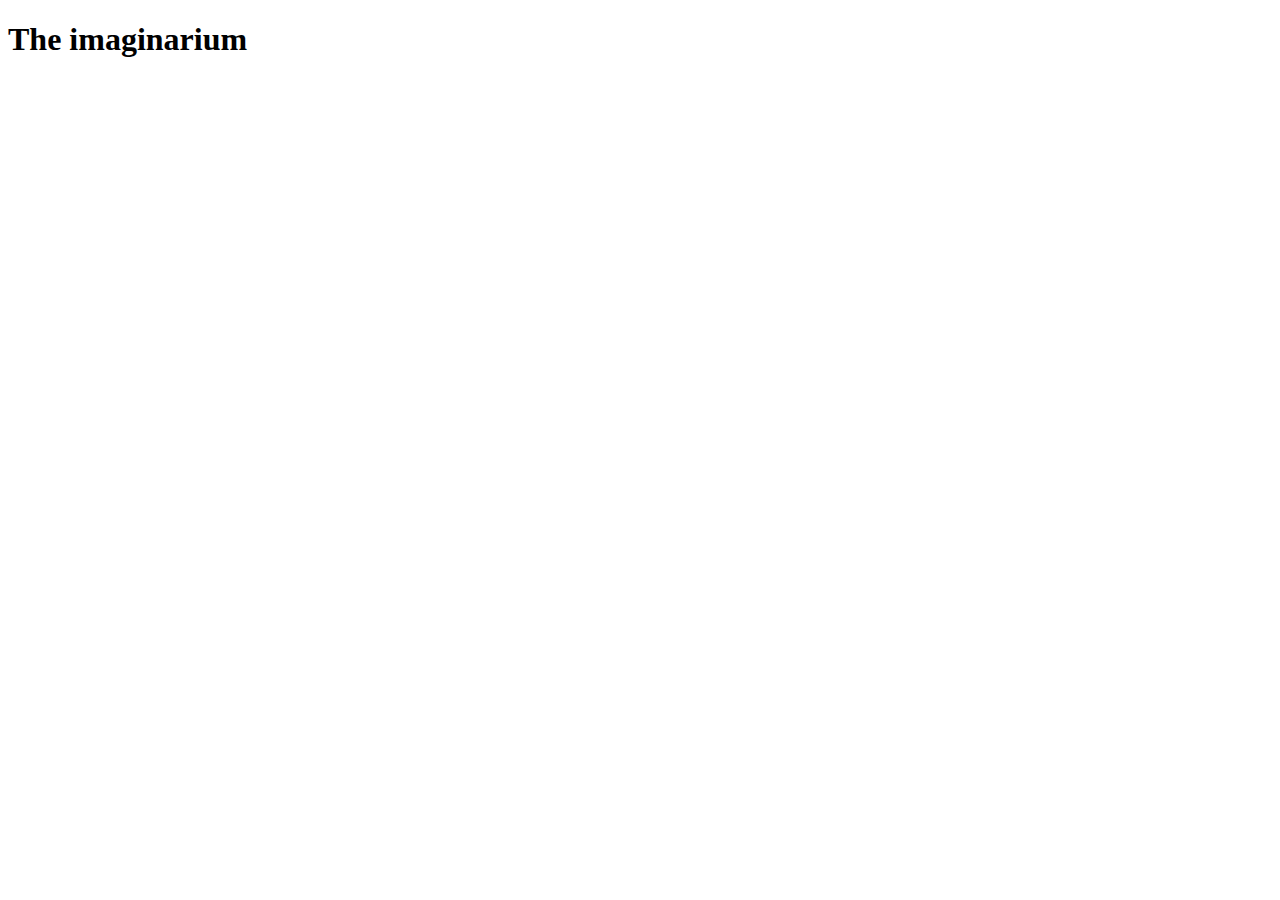
==== commit d49743a8: "Add files via upload" ====
--- a/index.html
+++ b/index.html
@@ -1,84 +1,23 @@
-<!DOCTYPE html>
-<html lang="en">
-<head> 
-        <title>The Imaginarium</title>
-        <meta charset="UTF-8">
-        <meta name="viewport" content="width=device-width, initial-scale=1.0">
-        <link href="style.css" rel="stylesheet">
+<!doctype html>
+<html lang="nl">
+	
+<head>
+	<meta charset="UTF-8">
+	<meta name="author" content="jouw naam">
+	<meta name="viewport" content="width=device-width, initial-scale=1">
+	
+	<title>The imaginarium</title>
+	
+	<link href="styles/style.css" rel="stylesheet">
+	<link rel="icon" type="image/svg+xml" href="images/favicon.svg">
 </head>
 
-<body id="home">
-        <header>
-                <nav>
-                        <button><img src="images/burger.png" alt="burgermenu"></button>
-                        <p>MENU</p>
-                        <ul>
-                                <li><a href=mowgli.html>ABOUT</a></li>
-                                <li><a href=mowgli.html>PROJECTS</a></li>
-                                <li><a href=mowgli.html>PEOPLE</a></li>
-                                <li><a href=mowgli.html>STUDIO</a></li>
-                                <li><a href=mowgli.html>NEWS</a></li>
-                                <li><a href=mowgli.html>CONTACT</a></li>
-                        </ul>
-                </nav>
-        </header>
+<body>
+	<h1>The imaginarium</h1>
 
-        <main>
-                <section>
-                        <h1><img src="images/logo.svg" alt="Imaginarium"></h1>
-                </section>
+	<img src="#" alt="">
 
-                <section id="animated-section">
-                        <h2>ABOUT US</h2>
-                        <p>The Imaginarium was founded in 2011 by actor & director Andy Serkis and producer Jonathan Cavendish. Since its creation the company has produced a number of feature films and high-end television dramas.</p>
-                        <a href="mowgli.html">Learn More →</a>
-                </section>
-
-                <section id="animated-section1">
-                        <img src="images/fox.png" alt="fox logo">
-                        <time datetime="2023-05-17 20:02">NOVEMBER 17TH, 2023</time>
-                        <h2>Next Goal Wins</h2>
-                        <p>Taika Waititi's Next Goal Wins is coming to cinemas worldwide in November - starring Michael Fassbender as a down-on-his-luck football coach tasked with improving the America Samoa football team as they try to transform from perennial losers into a FIFA World Cup-qualifying outfit.</p>
-                        <a href="mowgli.html">View Project  →</a>
-                        <img src="images/carr.png" alt="car">
-                </section>
-
-                <section id="animated-section2">
-                        <img src="images/netflix.png" alt="netflix">
-                        <p>LATEST RELEASE</p>
-                        <h2>Half Bad: The Bastard Son & The Devil Himself</h2>
-                        <p>October 2022 saw the release of this magical rollercoaster-ride of a series about Nathan Byrne, the son of a notorious witch responsible for a deadly massacre, who tries to find his place in the world amongst two warring clans.</p>
-                        <a href="mowgli.html">View Project  →</a>
-                </section>
-
-                <section id="animated-section3">
-                        <img src="images/netflix.png" alt="netflix">
-                        <p>LATEST RELEASE</p>
-                        <h2>No One Gets Out Alive</h2>
-                        <p>The latest in the Imaginarium's horror catalogue, No One Gets Out Alive was released in 2021, directed by Santiago Menghini and starring Cristina Rodlo as Ambar, an immigrant in search of the American Dream who finds herself in a nightmare she can't escape.</p>
-                        <a href="mowgli.html">View project  →</a>
-                </section>
-
-                <section>
-                        <h3>VIEW OUR OTHER PROJECTS</h3>
-                </section>
-
-                <section>
-                        <h3><a href="mowgli.html"><img src="images/poster3.jpg" alt="mowgli poster"></a></h3>
-                        <a href="mowgli.html"><img src="images/poster8.jpg" alt="death and nightingales poster"></a>
-                        <a href="mowgli.html"><img src="images/poster6.jpg" alt="breathe poster"></a>
-                        <a href="mowgli.html"><img src="images/poster2.jpg" alt="the ritual poster"></a>
-                        <a href="mowgli.html"><img src="images/poster7.jpg" alt="fungus the bogeyman poster"></a>
-                </section>
-        </main>
-
-        <footer>
-                <p>© 2023 The Imaginarium. All rights reserved.</p>
-                <p>Privacy Policy</p>
-                <p>Site Design: Overton Graphic</p>
-                <p>https://www.imaginariumuk.com/</p>
-        </footer>
-
-<script src="script.js"></script>
+	<script defer src="scripts/script.js"></script>
 </body>
-</html>+	
+</html>
--- a/styles/style.css
+++ b/styles/style.css
@@ -0,0 +1,31 @@
+/**************/
+/* CSS REMEDY */
+/**************/
+*, *::after, *::before {
+  box-sizing:border-box;  
+}
+
+
+
+
+
+
+/*********************/
+/* CUSTOM PROPERTIES */
+/*********************/
+:root {
+	/* startje */
+	--color-text:#111;
+	--color-background:#eee;
+}
+
+
+
+
+
+/****************/
+/* JOUW STYLING */
+/****************/
+
+/* jouw code */
+
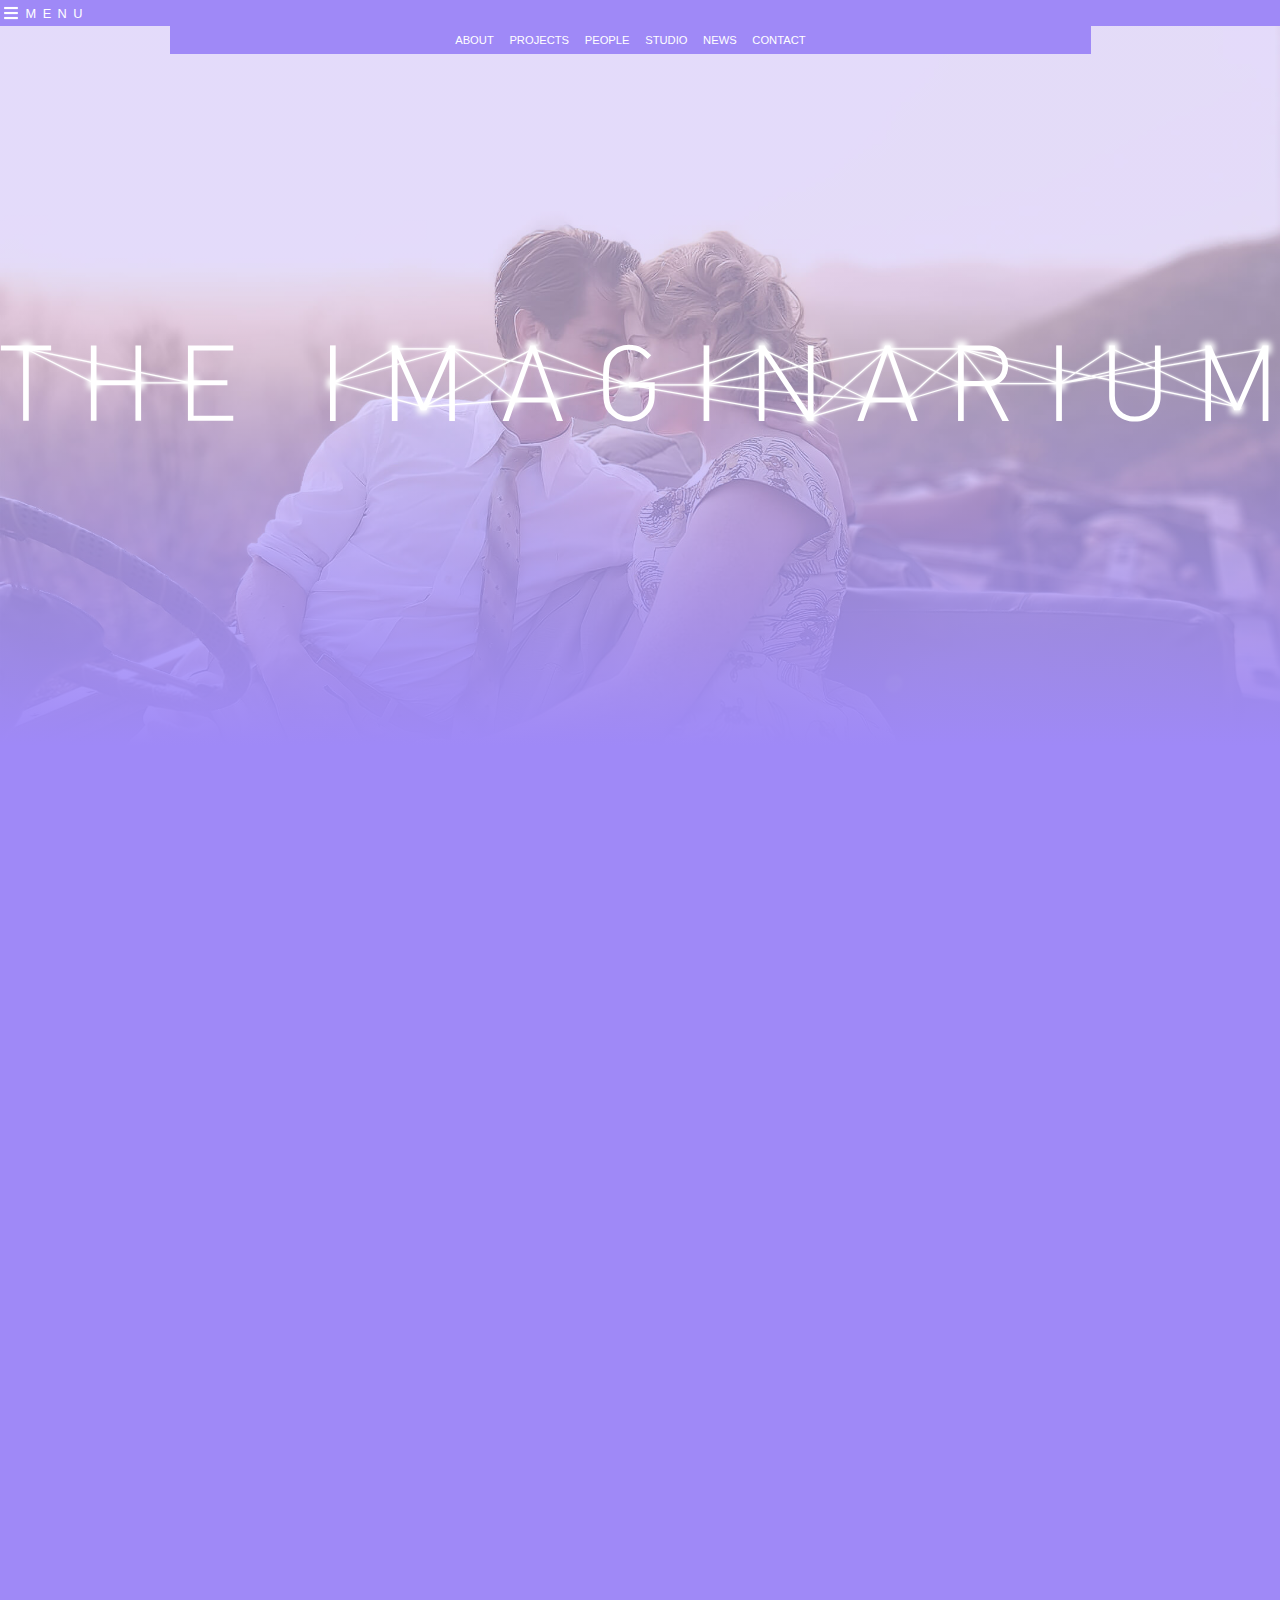
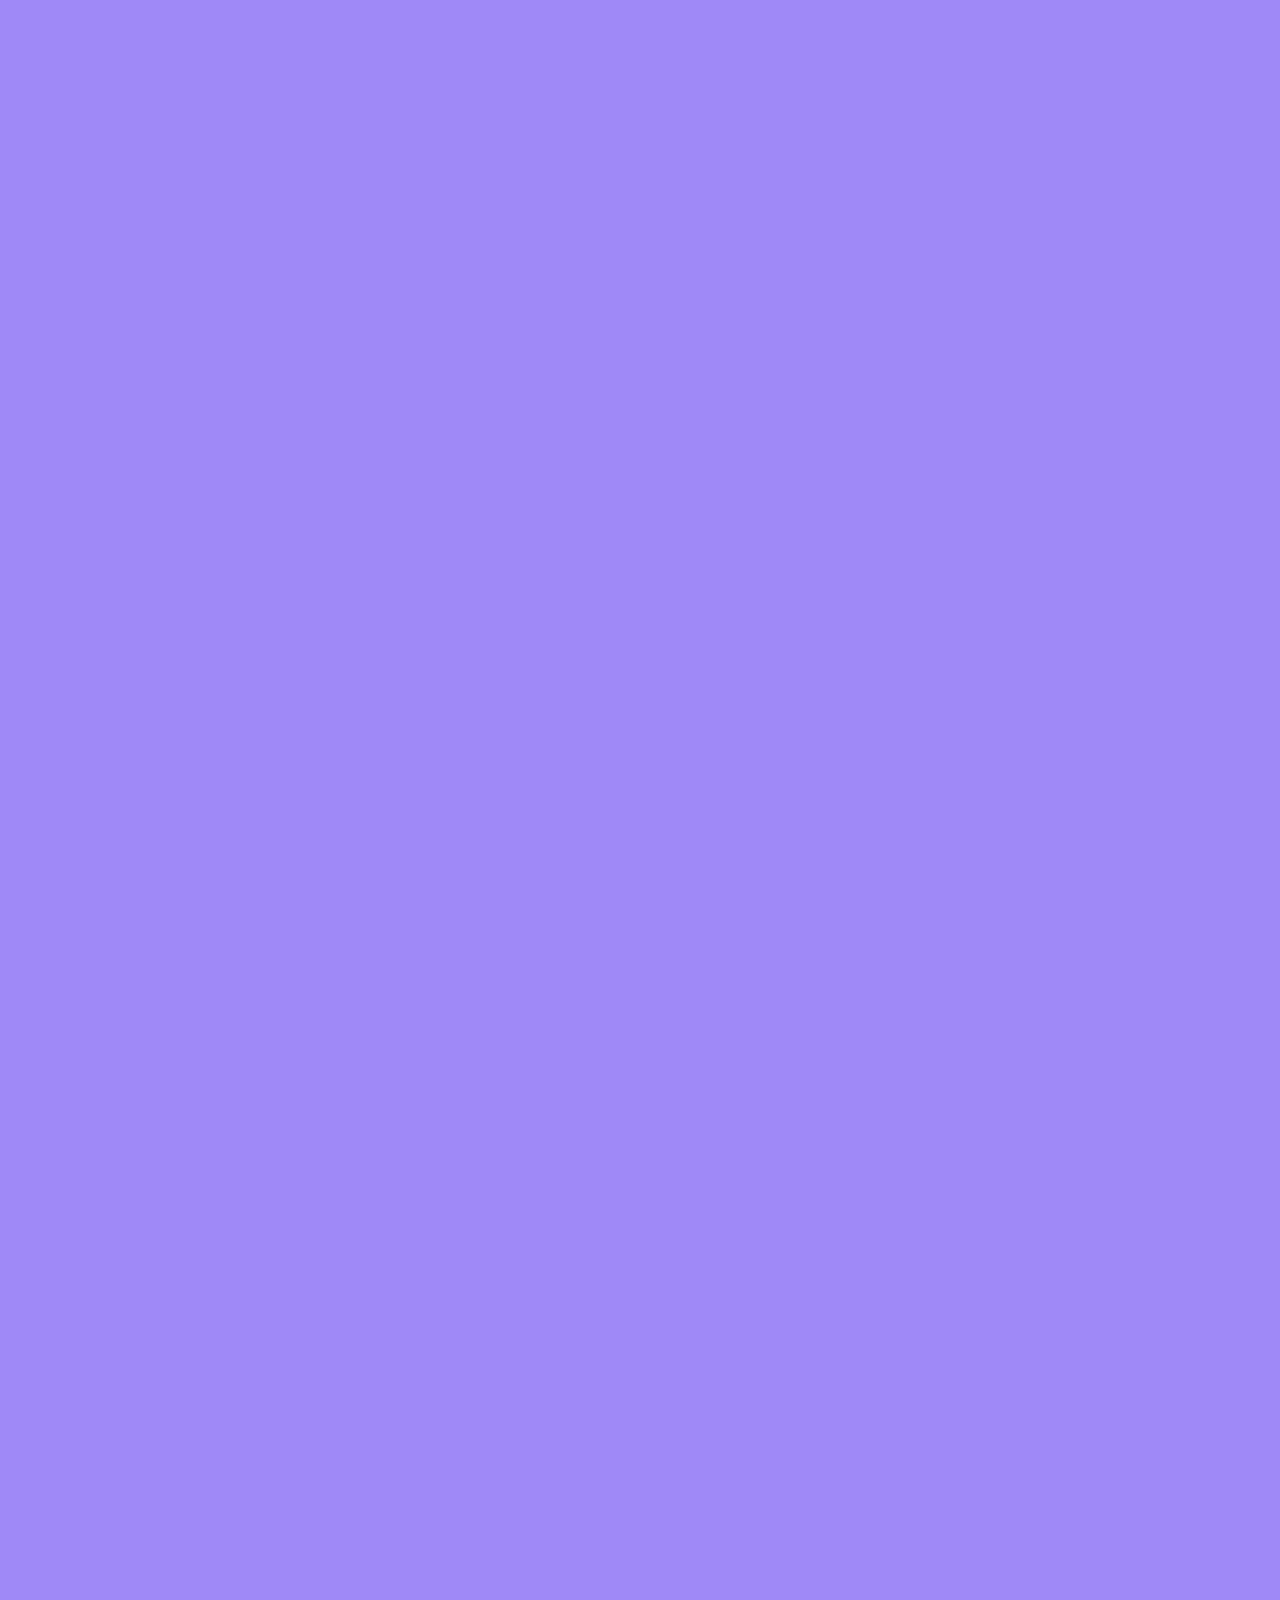
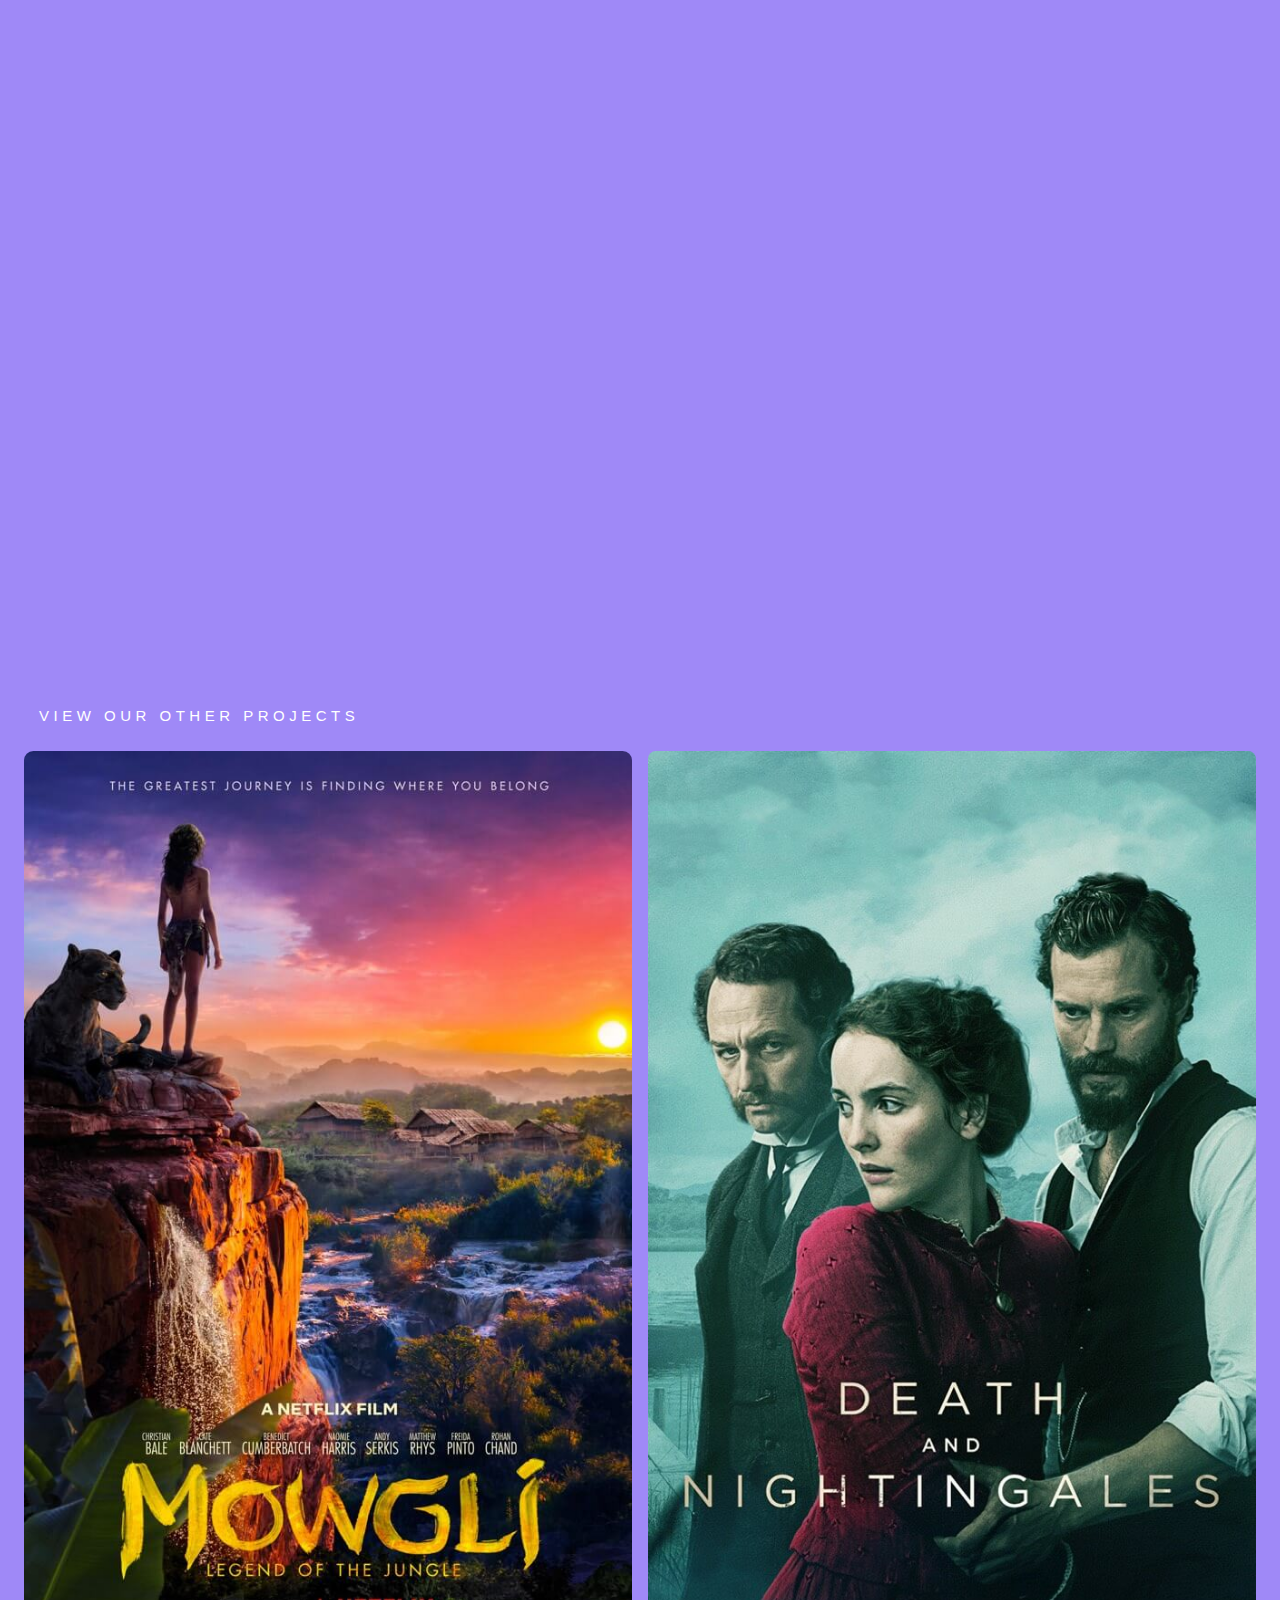
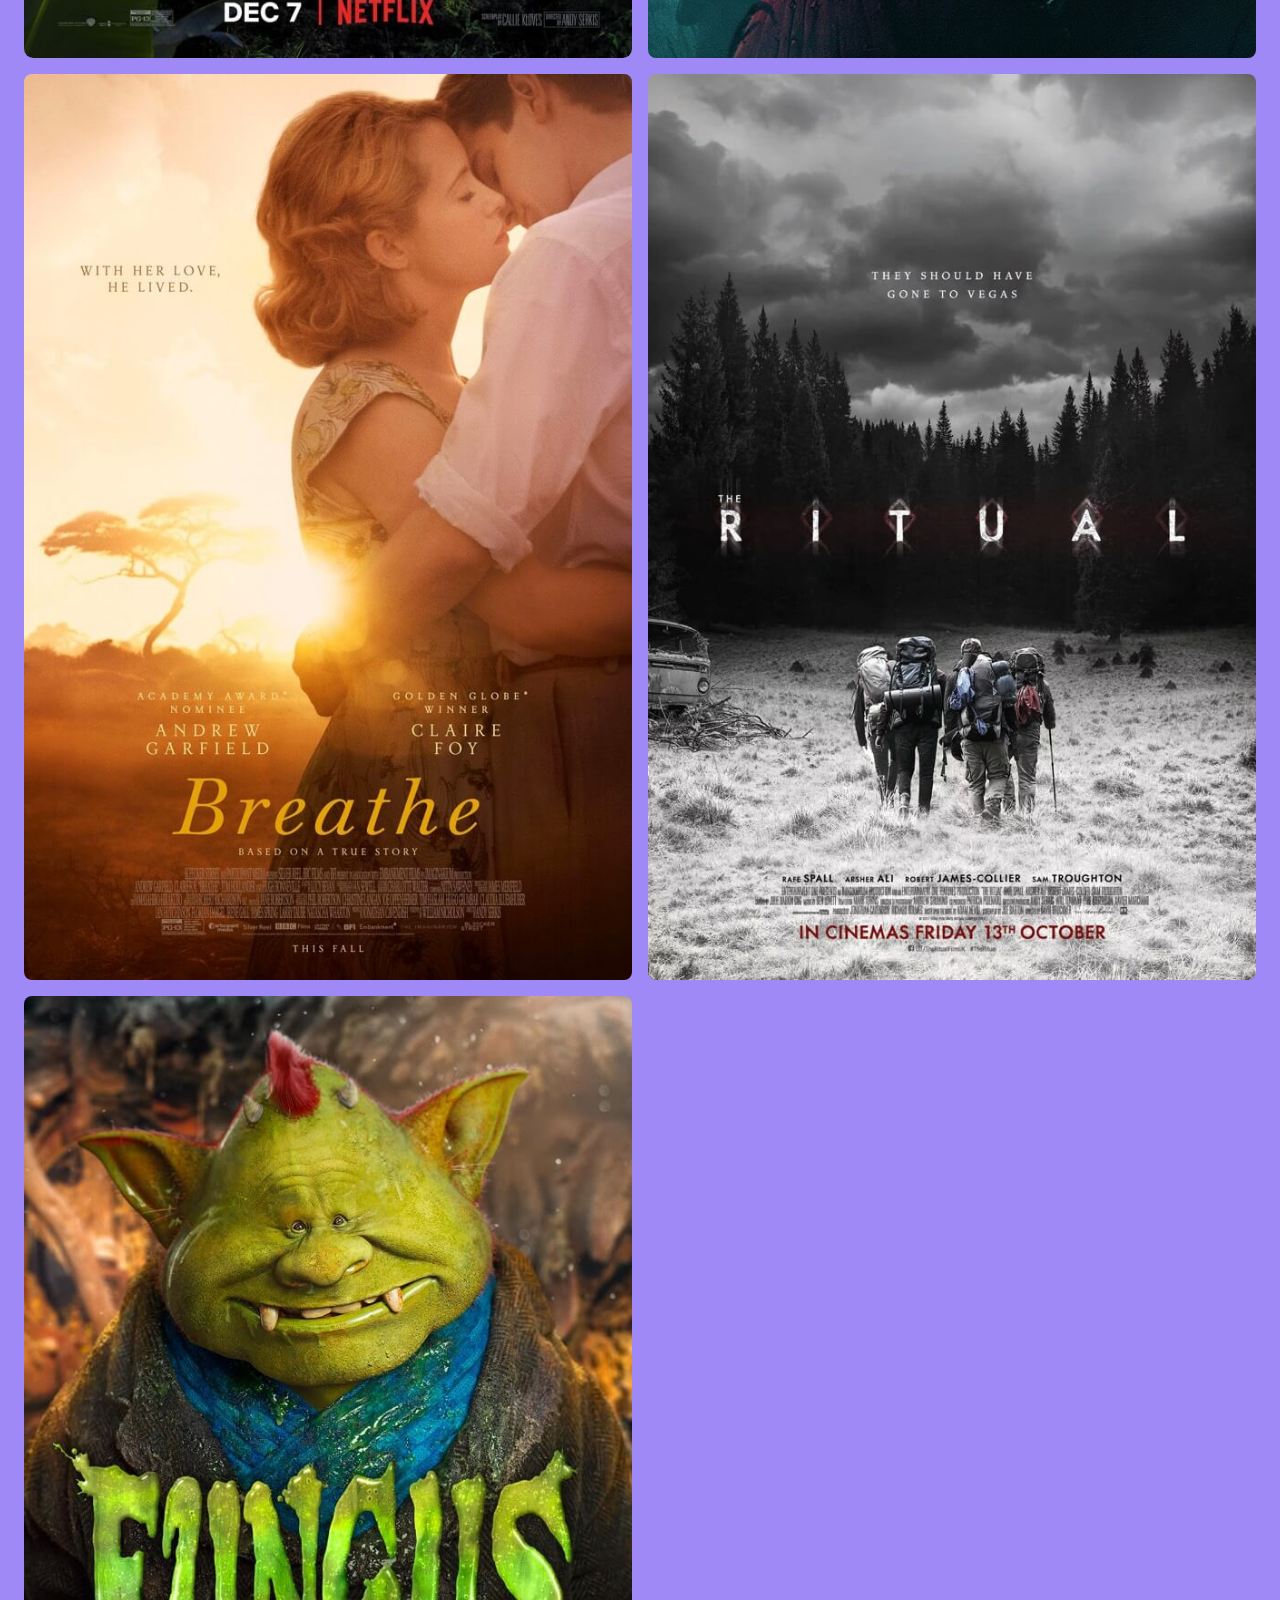
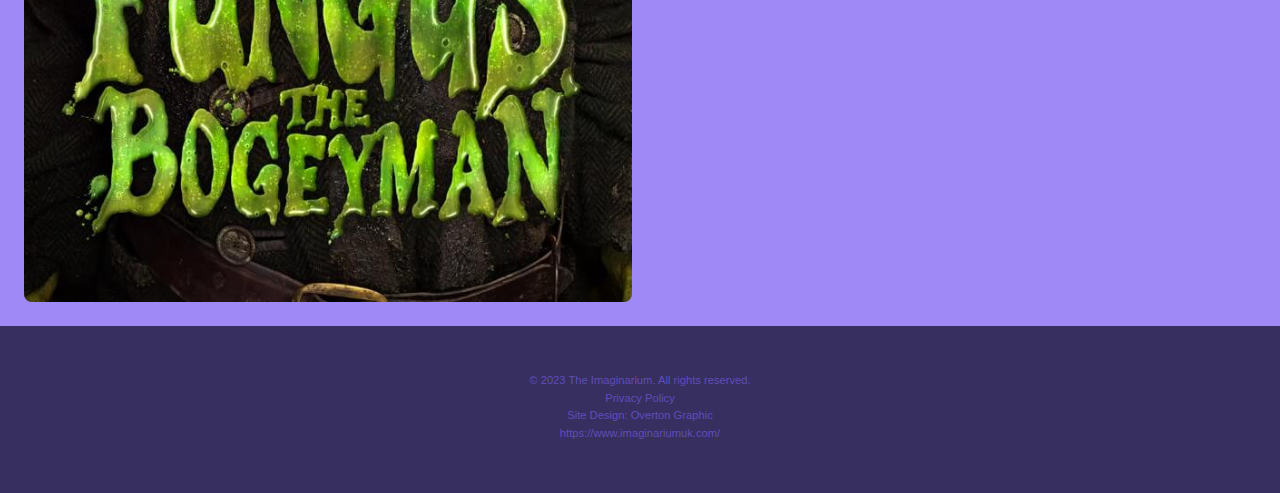
==== commit c6a083a6: "Add files via upload" ====
--- a/index.html
+++ b/index.html
@@ -1,23 +1,84 @@
-<!doctype html>
-<html lang="nl">
-	
-<head>
-	<meta charset="UTF-8">
-	<meta name="author" content="jouw naam">
-	<meta name="viewport" content="width=device-width, initial-scale=1">
-	
-	<title>The imaginarium</title>
-	
-	<link href="styles/style.css" rel="stylesheet">
-	<link rel="icon" type="image/svg+xml" href="images/favicon.svg">
+<!DOCTYPE html>
+<html lang="en">
+<head> 
+        <title>The Imaginarium</title>
+        <meta charset="UTF-8">
+        <meta name="viewport" content="width=device-width, initial-scale=1.0">
+        <link href="style.css" rel="stylesheet">
 </head>
 
-<body>
-	<h1>The imaginarium</h1>
+<body id="home">
+        <header>
+                <nav>
+                        <button><img src="images/burger.png" alt="burgermenu"></button>
+                        <p>MENU</p>
+                        <ul>
+                                <li><a href=mowgli.html>ABOUT</a></li>
+                                <li><a href=mowgli.html>PROJECTS</a></li>
+                                <li><a href=mowgli.html>PEOPLE</a></li>
+                                <li><a href=mowgli.html>STUDIO</a></li>
+                                <li><a href=mowgli.html>NEWS</a></li>
+                                <li><a href=mowgli.html>CONTACT</a></li>
+                        </ul>
+                </nav>
+        </header>
 
-	<img src="#" alt="">
+        <main>
+                <section>
+                        <h1><img src="images/logo.svg" alt="Imaginarium"></h1>
+                </section>
 
-	<script defer src="scripts/script.js"></script>
+                <section id="animated-section">
+                        <h2>ABOUT US</h2>
+                        <p>The Imaginarium was founded in 2011 by actor & director Andy Serkis and producer Jonathan Cavendish. Since its creation the company has produced a number of feature films and high-end television dramas.</p>
+                        <a href="mowgli.html">Learn More →</a>
+                </section>
+
+                <section id="animated-section1">
+                        <img src="images/fox.png" alt="fox logo">
+                        <time datetime="2023-05-17 20:02">NOVEMBER 17TH, 2023</time>
+                        <h2>Next Goal Wins</h2>
+                        <p>Taika Waititi's Next Goal Wins is coming to cinemas worldwide in November - starring Michael Fassbender as a down-on-his-luck football coach tasked with improving the America Samoa football team as they try to transform from perennial losers into a FIFA World Cup-qualifying outfit.</p>
+                        <a href="mowgli.html">View Project  →</a>
+                        <img src="images/carr.png" alt="car">
+                </section>
+
+                <section id="animated-section2">
+                        <img src="images/netflix.png" alt="netflix">
+                        <p>LATEST RELEASE</p>
+                        <h2>Half Bad: The Bastard Son & The Devil Himself</h2>
+                        <p>October 2022 saw the release of this magical rollercoaster-ride of a series about Nathan Byrne, the son of a notorious witch responsible for a deadly massacre, who tries to find his place in the world amongst two warring clans.</p>
+                        <a href="mowgli.html">View Project  →</a>
+                </section>
+
+                <section id="animated-section3">
+                        <img src="images/netflix.png" alt="netflix">
+                        <p>LATEST RELEASE</p>
+                        <h2>No One Gets Out Alive</h2>
+                        <p>The latest in the Imaginarium's horror catalogue, No One Gets Out Alive was released in 2021, directed by Santiago Menghini and starring Cristina Rodlo as Ambar, an immigrant in search of the American Dream who finds herself in a nightmare she can't escape.</p>
+                        <a href="mowgli.html">View project  →</a>
+                </section>
+
+                <section>
+                        <h3>VIEW OUR OTHER PROJECTS</h3>
+                </section>
+
+                <section>
+                        <h3><a href="mowgli.html"><img src="images/poster3.jpg" alt="mowgli poster"></a></h3>
+                        <a href="mowgli.html"><img src="images/poster8.jpg" alt="death and nightingales poster"></a>
+                        <a href="mowgli.html"><img src="images/poster6.jpg" alt="breathe poster"></a>
+                        <a href="mowgli.html"><img src="images/poster2.jpg" alt="the ritual poster"></a>
+                        <a href="mowgli.html"><img src="images/poster7.jpg" alt="fungus the bogeyman poster"></a>
+                </section>
+        </main>
+
+        <footer>
+                <p>© 2023 The Imaginarium. All rights reserved.</p>
+                <p>Privacy Policy</p>
+                <p>Site Design: Overton Graphic</p>
+                <p>https://www.imaginariumuk.com/</p>
+        </footer>
+
+<script src="script.js"></script>
 </body>
-	
-</html>
+</html>--- a/style.css
+++ b/style.css
@@ -0,0 +1,547 @@
+
+/*algemeen*/
+* {
+        box-sizing: border-box;
+        margin: 0;}
+
+img{
+        width: 100%;
+        height: 100%;}
+
+p, h1, h2{
+        font-weight: lighter;}
+
+/*kleuren*/
+:root{
+        --achtergrond:#9f89f7; /*achtergrond kleur*/
+        --text: #ffffff; /*text kleur*/
+        --knop: #614cbd; /*knop en hover kleur*/
+        --footer: #362f60; /*footer kleur*/
+        --extra: #291d55; /*extra styling kleur*/}
+
+@media (prefers-color-scheme: dark){
+        :root {
+                --achtergrond:#130f24; /*achtergrond kleur*/
+                --text: #ffffff; /*text kleur*/
+                --knop: #897dbd; /*knop en hover kleur*/
+                --footer: #0D0B1A; /*footer kleur*/
+                --extra: #bab4d0; /*extra styling kleur*/}}
+
+body{
+        background-color:var(--achtergrond);
+        color: var(--text);
+        font-family: sans-serif;
+        overflow-x: hidden;}
+
+/* menu */
+nav{
+        padding: 0.2em;}
+
+nav img{
+        width: 1em;
+        margin-right: 0.4em;}
+
+nav button{
+        all: unset;}
+
+nav p{
+        letter-spacing: 0.5em;
+        font-size: 0.8em;
+        font-weight: lighter;
+        margin-top: 0.2em;}
+
+
+ul{ 
+        list-style-type: none;
+        display: flex;
+        width: 100%;
+        justify-content: end;}
+
+li{
+        margin: 0.7em;
+        font-size: 0.7em;}
+
+ul li a{
+        color: var(--text);
+        text-decoration: none;
+        border-radius: 0.2em;}
+
+ul li a:hover {
+        color: var(--knop);
+        cursor: pointer;
+        text-decoration: underline;}
+
+header nav {
+	background-color: var(--achtergrond);
+	display: flex;
+	position: relative;}
+
+header ul {
+	background-color: var(--achtergrond);
+	display: none;
+	position: absolute;
+	top: 100%;}
+
+header ul.open {
+	display: block;}
+
+/*responsive menu medium beeld*/
+@media screen and (width>70em) {
+	header ul {
+		display: flex;
+		text-align: center;
+		width: 72%;
+		align-items: center;
+		margin-left: 13%;
+		padding-left: 0;
+		justify-content: center;}}
+
+/*footer*/
+footer{
+        color: var(--knop);
+        text-align: center;
+        background-color: var(--footer);
+        padding: 3em;}
+
+footer p{
+        margin-bottom: 0.5em;
+        font-size: 0.7em;}
+
+/*animaties*/
+@keyframes logo-animation{
+        0% {
+                transform: scale(0.8);
+		opacity: 0;}
+
+	100% {
+                transform: scale(1);
+		opacity: 1;}}
+
+@keyframes car-animation{
+        0%{
+                transform: translateX(0);   
+        }
+        100%{
+                transform: translateX(200px);}}
+
+
+@keyframes foto-animatie{
+        0% {
+                transform: rotate(0deg);}
+
+        30% {
+                transform: rotate(20deg);}
+
+        60% {
+                transform: rotate(0deg);}
+
+        80% {
+                transform: rotate(-20deg);}
+
+
+        100% {
+                transform: rotate(0deg);}}
+
+/************/
+/*homepagina*/
+/************/
+
+/*section1*/
+#home section:nth-of-type(1){
+        background-image: linear-gradient(to bottom, rgba(210, 199, 255, 0.6)47%,var(--achtergrond)), url('images/kiss.jpg');
+        background-size: cover;
+        background-repeat:no-repeat;
+        background-attachment:scroll;
+        margin-bottom: 1.9em;
+        aspect-ratio: 16/9;  
+        display: flex;
+        align-items: center;}
+
+#home section:nth-of-type(1) img{
+        align-items: center;
+        animation: 1.5s ease-out 0s 1 logo-animation;}
+
+/*section2*/
+#home section:nth-of-type(2){
+        background-image: linear-gradient(rgba(19, 15, 36, .3) 20%, var(--achtergrond) 90%), url('images/mannen.jpg');
+        background-size: cover;
+        background-repeat:no-repeat;
+        background-attachment:scroll;
+        margin-bottom: 1em;
+        aspect-ratio: 16/9;
+        padding: 2em;
+        position: relative;
+        transform: translateY(150px);
+        opacity: 0;
+        transition: 2s all ease;}
+
+#home section:nth-of-type(2) h2{
+        margin: 0%;
+        margin-bottom: 2em;
+        margin-left: 1em;
+        margin-top: 2em;
+        letter-spacing: 0.3em;
+        font-size: 14px;}
+
+#home section:nth-of-type(2) p{
+        line-height: 1.5em;
+        margin: 0%;
+        margin-left: 1em;
+        font-size: 15px;
+        margin-bottom: 1.5em;}
+
+#home section:nth-of-type(2) a{
+        text-decoration: none;
+        margin: 0%;
+        font-size: 14px;
+        color: var(--text);
+        margin-left: 1em;
+        background-color: var(--knop);
+        padding: 0.5em;
+        border-radius: 2px;}
+
+#home section:nth-of-type(2) a:hover{
+        color: var(--achtergrond);
+        cursor: pointer;
+        text-decoration: underline;
+        box-shadow: 0 12px 16px 0 rgba(0,0,0,0.24), 0 17px 50px 0 rgba(0,0,0,0.19);}
+
+/*section3*/
+#home section:nth-of-type(3){
+        background-image: linear-gradient(rgba(19, 15, 36, .3) 20%, var(--achtergrond) 90%), url('images/achtergrond2.jpg');
+        background-size: cover;
+        background-repeat:no-repeat;
+        background-attachment:scroll;
+        margin-bottom: 1.5em;
+        aspect-ratio: 16/9;
+        position: relative;
+        transform: translateY(150px);
+        opacity: 0;
+        transition: 2s all ease;}
+
+#home section:nth-of-type(3) img:nth-of-type(1){
+        width: 20%;
+        height: 13%;
+        margin: 0;
+        margin-left: 3em;
+        margin-right: 40em;
+        margin-top: 10%;
+        margin-bottom: 1em;}
+
+#home section:nth-of-type(3) time{
+        margin: 0%;
+        margin-bottom: 1.5em;
+        letter-spacing: 0.5em;
+        font-size: 0.7em;
+        margin-left: 4em;}
+
+#home section:nth-of-type(3) h2{
+        margin: 0%;
+        margin-left: 1.5em;
+        margin-bottom: 5%;
+        font-size: 30px;
+        margin-top: 0.5em;}
+
+#home section:nth-of-type(3) p:nth-of-type(1){
+        margin: 0%;
+        margin-bottom: 8%;
+        margin-left: 3em;
+        font-size: 15px;
+        margin-right: 2em;
+        line-height: 1.5em;}
+
+#home section:nth-of-type(3) a{
+        text-decoration: none;
+        margin: 0%;
+        font-size: 14px;
+        color: var(--text);
+        margin-left: 3em;
+        background-color: var(--knop);
+        padding: 0.5em;
+        border-radius: 2px;}
+
+#home section:nth-of-type(3) a:hover{
+        color: var(--achtergrond);
+        cursor: pointer;
+        text-decoration: underline;
+        box-shadow: 0 12px 16px 0 rgba(0,0,0,0.24), 0 17px 50px 0 rgba(0,0,0,0.19);}
+
+#home section:nth-of-type(3) img:nth-of-type(2){
+        width: 100%;
+        height: 30%;
+        margin-top: 1em;}
+
+#home section:nth-of-type(3) img:hover:nth-of-type(2){
+      animation-name: car-animation;
+      animation-duration: 10s;
+      animation-fill-mode: forwards;
+      transition:.5s ease-in-out;}
+
+/*section4*/
+#home section:nth-of-type(4){
+        background-image: linear-gradient(rgba(19, 15, 36, .3) 20%, var(--achtergrond) 90%), url('images/achtergrond1.jpg');
+        background-size: cover;
+        background-repeat:no-repeat;
+        background-attachment:scroll;
+        margin-bottom: 0.5em;
+        aspect-ratio: 16/10;
+        margin-bottom: 2em;
+        position: relative;
+        transform: translateY(150px);
+        opacity: 0;
+        transition: 2s all ease;}
+
+#home section:nth-of-type(4) img{
+        width: 17%;
+        height: 10%;
+        margin-left: 2.5em;
+        margin-top: 1em;}
+
+#home section:nth-of-type(4) p:nth-of-type(1){
+        margin: 0%;
+        margin-bottom: 1.5em;
+        margin-left: 3.3em;
+        letter-spacing: 0.5em;
+        font-size: 0.7em;
+        margin-top: 2em;}
+
+#home section:nth-of-type(4) h2{
+        margin: 0%;
+        margin-left: 1.5em;
+        margin-bottom: 5%;
+        font-size: 25px;
+        margin-right: 2em;}
+
+#home section:nth-of-type(4) p{
+        margin: 0%;
+        margin-bottom: 5%;
+        margin-left: 2.5em;
+        font-size: 15px;
+        margin-right: 3em;
+        line-height: 1.5em;}
+
+#home section:nth-of-type(4) a{
+        text-decoration: none;
+        margin: 0%;
+        font-size: 15px;
+        color: var(--text);
+        background-color: var(--knop);
+        padding: 0.4em;
+        border-radius: 2px;
+        margin-left: 2.3em;}
+
+#home section:nth-of-type(4) a:hover{
+        color: var(--achtergrond);
+        cursor: pointer;
+        text-decoration: underline;
+        box-shadow: 0 12px 16px 0 rgba(0,0,0,0.24), 0 17px 50px 0 rgba(0,0,0,0.19);}
+
+/*section5*/
+#home section:nth-of-type(5){
+        background-image: linear-gradient(rgba(19, 15, 36, .3) 20%, var(--achtergrond) 90%), url('images/achtergrond3.jpg');
+        background-size: cover;
+        background-repeat:no-repeat;
+        background-attachment:scroll;
+        margin-bottom: 1.5em;
+        aspect-ratio: 16/9;
+        position: relative;
+        transform: translateY(150px);
+        opacity: 0;
+        transition: 2s all ease;}
+
+#home section:nth-of-type(5) img{
+        width: 17%;
+        height: 10%;
+        margin-left: 2.5em;
+        margin-top: 10%;
+        margin-bottom: 1em;}
+
+#home section:nth-of-type(5) p:nth-of-type(1){
+        margin: 0%;
+        margin-bottom: 1.5em;
+        margin-left: 3.3em;
+        letter-spacing: 0.5em;
+        font-size: 0.7em;}
+
+#home section:nth-of-type(5) h2{
+        margin: 0%;
+        margin-left: 1.2em;
+        margin-bottom: 5%;
+        font-size: 30px;}
+
+#home section:nth-of-type(5) p{
+        margin: 0%;
+        margin-bottom: 8%;
+        margin-left: 2.5em;
+        font-size: 15px;
+        margin-right: 2.5em;
+        line-height: 1.5em;}
+
+#home section:nth-of-type(5) a{
+        text-decoration: none;
+        margin: 0%;
+        font-size: 15px;
+        color: var(--text);
+        margin-left: 2.5em;
+        background-color: var(--knop);
+        padding: 0.5em;
+        border-radius: 2px;}
+
+#home section:nth-of-type(5) a:hover{
+        color:var(--achtergrond);
+        cursor: pointer;
+        text-decoration: underline;
+        box-shadow: 0 12px 16px 0 rgba(0,0,0,0.24), 0 17px 50px 0 rgba(0,0,0,0.19);}
+
+/*section6*/
+#home section:nth-of-type(6) h3{
+        letter-spacing: 0.3em;
+        margin: 0%;
+        font-size: 15px;
+        margin-left: 2.6em;
+        font-weight: lighter;
+        margin-top: 4em;
+        margin-right: 5em;
+        line-height: 1.5em;}
+
+/*section7*/
+section:nth-of-type(7){
+        display: grid;
+        grid-template-columns: 2fr 2fr;
+        gap: 1em;
+        margin: 1.5em;}
+
+section:nth-of-type(7) img {
+        border-radius: 0.5em;
+        transition: transform 0.3s ease;}
+    
+section:nth-of-type(7) img:hover {
+        transform: scale(1.1);}
+
+
+/*tweede pagina*/
+/*section1*/
+#detail section:nth-of-type(1) h1{
+        background-image: linear-gradient(rgba(19, 15, 36, .3) 20%, var(--achtergrond) 90%), url('images/beer.jpg');
+        background-size: cover;
+        background-repeat:no-repeat;
+        background-attachment:scroll;
+        margin-bottom: 1.5em;
+        aspect-ratio: 16/9;
+        display: flex;
+        justify-content: center;}
+
+
+#detail section:nth-of-type(1) img{
+        border-radius: 0.5em;
+        margin-top: 2.5em;
+        width: 50%;
+        height: 110%;}
+
+
+#detail section:nth-of-type(1) img:hover{
+        animation-name: foto-animatie;
+        animation-duration: 4s;
+        animation-fill-mode: forwards;
+        transition:.5s ease-in-out;}
+
+/*article1*/
+article h2{
+        margin-left: 1em;
+        margin-right: 2em;
+}
+
+article p{
+        margin-left: 1.7em;
+        margin-bottom: 2.5em;
+        margin-right: 2em;
+        line-height: 1.7em;
+        font-size: 16px;}
+
+
+article p:nth-of-type(4) a{
+        color:var(--knop);
+        text-decoration: none;
+        font-weight: 530;}
+
+article p:nth-of-type(4) a:hover{
+        color:var(--text);
+        text-decoration: underline;}
+
+/*section2*/
+#detail section:nth-of-type(2) h2{
+        margin-left: 2em;
+        letter-spacing: 0.4em;
+        font-size: 14px;
+        font-weight: lighter;
+        line-height: 1.5em;
+        margin-top: 2em;
+        margin-bottom: 2em;}
+
+/*section3*/
+#detail section:nth-of-type(3) h3{
+        margin-left: 1.5em;
+        color:var(--extra);
+        font-size: 1em;
+        font-weight: lighter;
+        margin-bottom: 0.3em;}
+
+#detail section:nth-of-type(3) p{
+        margin-left: 1.7em;
+        font-size: 0.9em;
+        font-weight: lighter;
+        margin-bottom: 1.5em;
+        margin-right: 2em;}
+
+/*section 4*/
+h4{
+        margin-left: 2em;
+        letter-spacing: 0.4em;
+        font-size: 13px;
+        font-weight: lighter;
+        line-height: 1.5em;
+        margin-top: 3em;
+        margin-bottom: 2em;}
+
+video {
+        display: flex;
+        justify-content: center;
+        margin: 0.8em;
+        width: 90%;
+        max-height: 30em;
+        margin-left: 5%;}
+
+#detail section:nth-of-type(4) h4{
+        display:none;}
+
+/*section5*/
+#detail section:nth-of-type(5){ 
+        white-space: nowrap;
+        overflow-x: auto;
+        margin-bottom: 2em;
+        margin-left: 1.5em;}
+
+#detail section:nth-of-type(5) img{
+        display: inline-block;
+        margin-right: 15px;
+        margin: 0;
+        width: 60%;
+        margin-bottom: 1em;
+        height: 80%;}
+
+#detail section:nth-of-type(5) h4{
+        display:none;}
+    
+/*section7*/
+#detail section:nth-of-type(6) {
+        display: grid;
+        grid-template-columns: 2fr 2fr;
+        gap: 1em;
+        margin: 1.5em;}
+    
+#detail section:nth-of-type(6) img {
+        border-radius: 0.5em;
+        transition: transform 0.3s ease;}
+    
+#detail section:nth-of-type(6) img:hover {
+        transform: scale(1.1);}
